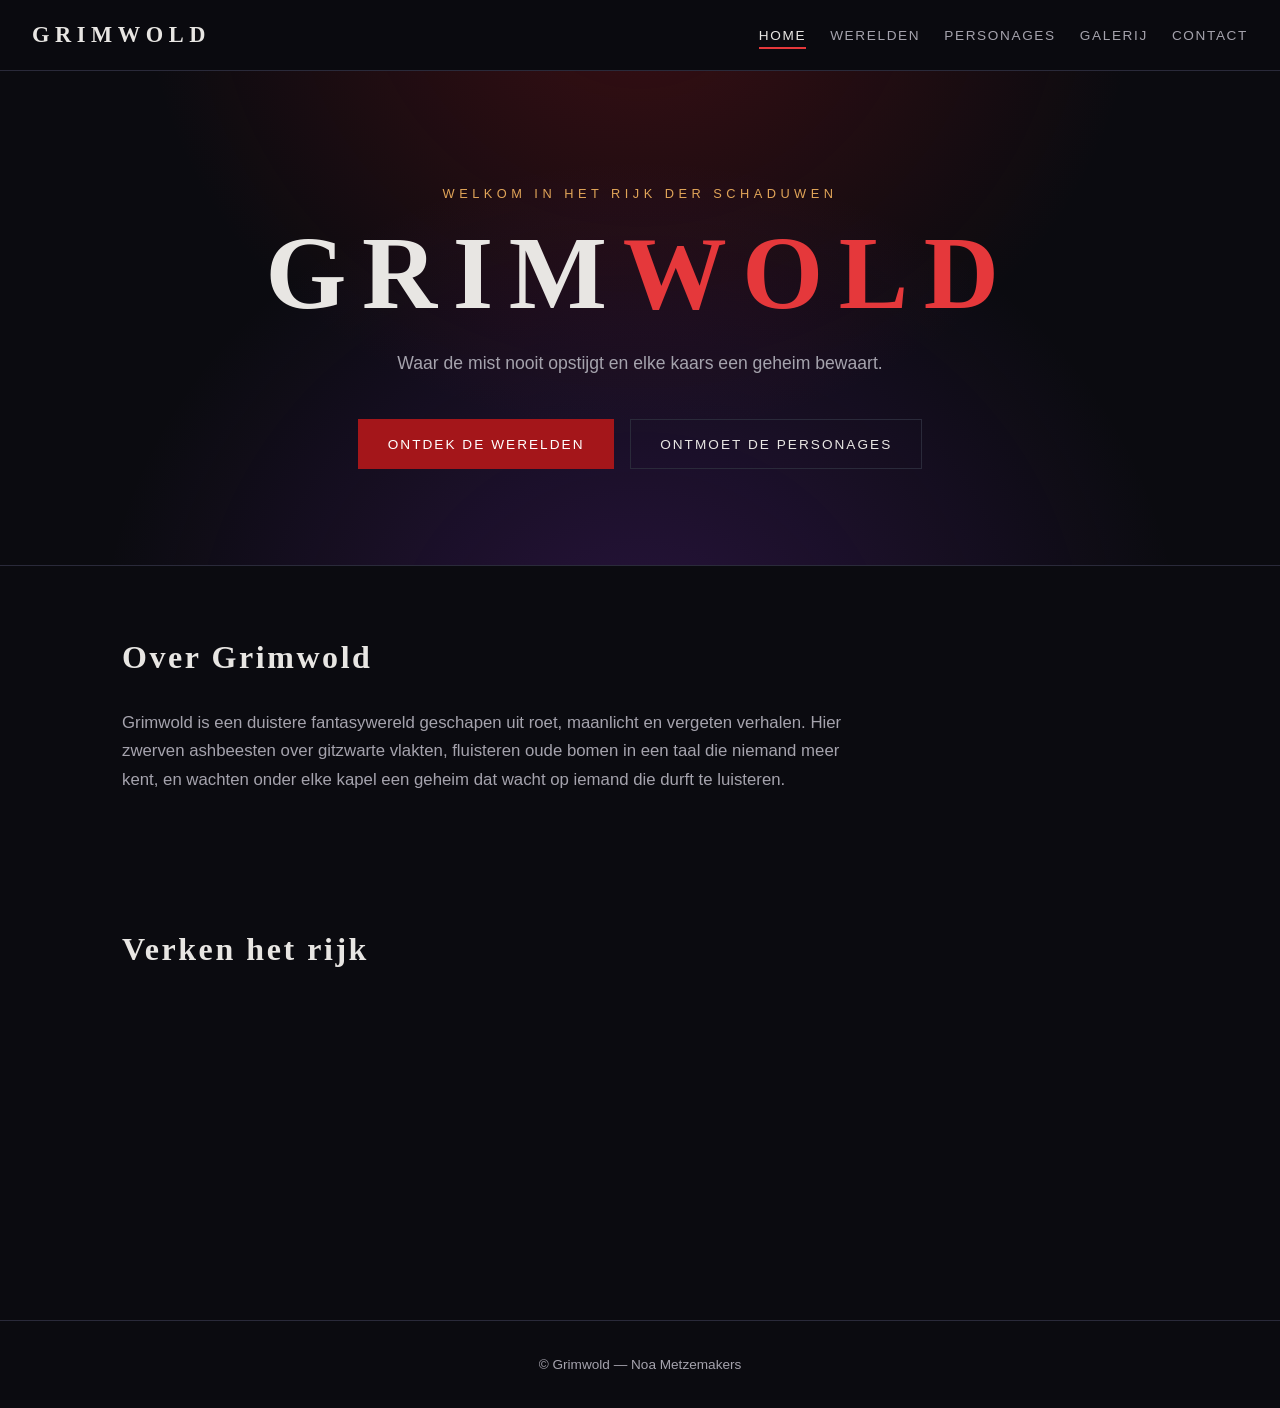
==== index.html @ 947fe721 "Voeg duistere-fantasy site Grimwold toe: index.html" ====
<!DOCTYPE html>
<html lang="nl">
<head>
    <meta charset="UTF-8">
    <meta name="viewport" content="width=device-width, initial-scale=1.0">
    <meta name="description" content="Grimwold — een duistere fantasywereld vol schaduwen, oude magie en vergeten legendes.">
    <title>Grimwold — Duistere Fantasy</title>
    <link rel="stylesheet" href="css/style.css">
</head>
<body>
    <header class="site-header">
        <a class="logo" href="index.html">GRIMWOLD</a>
        <button class="nav-toggle" id="nav-toggle" aria-label="Menu openen" aria-expanded="false">☰</button>
        <nav class="site-nav" id="site-nav">
            <ul>
                <li><a href="index.html" class="actief">Home</a></li>
                <li><a href="werelden.html">Werelden</a></li>
                <li><a href="personages.html">Personages</a></li>
                <li><a href="galerij.html">Galerij</a></li>
                <li><a href="contact.html">Contact</a></li>
            </ul>
        </nav>
    </header>

    <main>
        <section class="hero">
            <p class="hero-kicker">Welkom in het rijk der schaduwen</p>
            <h1>GRIM<span>WOLD</span></h1>
            <p class="hero-tag">Waar de mist nooit opstijgt en elke kaars een geheim bewaart.</p>
            <div class="hero-knoppen">
                <a class="knop knop-primair" href="werelden.html">Ontdek de werelden</a>
                <a class="knop knop-secundair" href="personages.html">Ontmoet de personages</a>
            </div>
        </section>

        <section class="sectie">
            <h2>Over Grimwold</h2>
            <p class="intro">
                Grimwold is een duistere fantasywereld geschapen uit roet, maanlicht en vergeten verhalen.
                Hier zwerven ashbeesten over gitzwarte vlakten, fluisteren oude bomen in een taal die niemand meer kent,
                en wachten onder elke kapel een geheim dat wacht op iemand die durft te luisteren.
            </p>
        </section>

        <section class="sectie kaarten-sectie">
            <h2>Verken het rijk</h2>
            <div class="kaarten">
                <article class="kaart reveal">
                    <h3>De Werelden</h3>
                    <p>Drie landschappen, drie noodlotsgeschiedenissen. Van de asgrauwe vlakten tot het verzonken rijk onder de golven.</p>
                    <a class="kaart-link" href="werelden.html">Lees verder →</a>
                </article>
                <article class="kaart reveal">
                    <h3>De Personages</h3>
                    <p>Vier figuren wier namen in het donker worden uitgesproken: de Ashzwerver, de Hollow King en zij die hen achtervolgen.</p>
                    <a class="kaart-link" href="personages.html">Lees verder →</a>
                </article>
                <article class="kaart reveal">
                    <h3>De Galerij</h3>
                    <p>Beelden uit de schemering: wouden, ruïnes en het licht dat erdoorheen breekt.</p>
                    <a class="kaart-link" href="galerij.html">Lees verder →</a>
                </article>
            </div>
        </section>
    </main>

    <footer class="site-footer">
        <p>© <span id="jaar"></span> Grimwold — Noa Metzemakers</p>
    </footer>

    <script src="js/script.js"></script>
</body>
</html>
---- css/style.css ----
:root {
    --achtergrond: #0b0b10;
    --paneel: #14141d;
    --paneel-2: #1b1b28;
    --tekst: #e8e6e3;
    --tekst-zwak: #a5a3ad;
    --accent: #a4161a;
    --accent-helder: #e5383b;
    --paars: #7b2cbf;
    --goud: #e0a458;
    --lijn: #2a2a3a;
    --font-kop: 'Cinzel', Georgia, 'Times New Roman', serif;
    --font-tekst: 'Segoe UI', Verdana, Arial, sans-serif;
}

* {
    margin: 0;
    padding: 0;
    box-sizing: border-box;
}

html {
    scroll-behavior: smooth;
}

body {
    background: var(--achtergrond);
    color: var(--tekst);
    font-family: var(--font-tekst);
    line-height: 1.7;
    min-height: 100vh;
    display: flex;
    flex-direction: column;
}

main {
    flex: 1;
    width: 100%;
}

a {
    color: var(--accent-helder);
}

.site-header {
    position: sticky;
    top: 0;
    z-index: 100;
    display: flex;
    align-items: center;
    justify-content: space-between;
    padding: 1rem 2rem;
    background: rgba(11, 11, 16, 0.92);
    border-bottom: 1px solid var(--lijn);
    backdrop-filter: blur(6px);
}

.logo {
    font-family: var(--font-kop);
    font-size: 1.4rem;
    font-weight: 700;
    letter-spacing: 0.25em;
    color: var(--tekst);
    text-decoration: none;
}

.logo:hover {
    color: var(--accent-helder);
}

.site-nav ul {
    display: flex;
    gap: 1.5rem;
    list-style: none;
}

.site-nav a {
    color: var(--tekst-zwak);
    text-decoration: none;
    font-size: 0.85rem;
    letter-spacing: 0.12em;
    text-transform: uppercase;
    padding-bottom: 0.25rem;
    border-bottom: 2px solid transparent;
    transition: color 0.2s, border-color 0.2s;
}

.site-nav a:hover,
.site-nav a.actief {
    color: var(--tekst);
    border-bottom-color: var(--accent-helder);
}

.nav-toggle {
    display: none;
    background: none;
    border: 1px solid var(--lijn);
    color: var(--tekst);
    font-size: 1.2rem;
    padding: 0.3rem 0.7rem;
    cursor: pointer;
}

.hero {
    text-align: center;
    padding: 7rem 2rem 6rem;
    background:
        radial-gradient(ellipse at 50% 120%, rgba(123, 44, 191, 0.25), transparent 60%),
        radial-gradient(ellipse at 50% -20%, rgba(164, 22, 26, 0.3), transparent 55%),
        var(--achtergrond);
    border-bottom: 1px solid var(--lijn);
}

.hero-kicker {
    color: var(--goud);
    letter-spacing: 0.35em;
    text-transform: uppercase;
    font-size: 0.8rem;
    margin-bottom: 1rem;
}

.hero h1 {
    font-family: var(--font-kop);
    font-size: clamp(3rem, 10vw, 6.5rem);
    letter-spacing: 0.15em;
    line-height: 1;
}

.hero h1 span {
    color: var(--accent-helder);
}

.hero-tag {
    color: var(--tekst-zwak);
    font-size: 1.1rem;
    max-width: 560px;
    margin: 1.5rem auto 2.5rem;
}

.hero-knoppen {
    display: flex;
    gap: 1rem;
    justify-content: center;
    flex-wrap: wrap;
}

.knop {
    display: inline-block;
    padding: 0.8rem 1.8rem;
    text-decoration: none;
    font-size: 0.85rem;
    letter-spacing: 0.15em;
    text-transform: uppercase;
    border: 1px solid var(--accent);
    transition: background 0.2s, color 0.2s, border-color 0.2s;
    cursor: pointer;
}

.knop-primair {
    background: var(--accent);
    color: #fff;
}

.knop-primair:hover {
    background: var(--accent-helder);
    border-color: var(--accent-helder);
}

.knop-secundair {
    background: transparent;
    color: var(--tekst);
    border-color: var(--lijn);
}

.knop-secundair:hover {
    border-color: var(--accent-helder);
    color: var(--accent-helder);
}

.pagina-hero {
    text-align: center;
    padding: 5rem 2rem 3.5rem;
    background:
        radial-gradient(ellipse at 50% -30%, rgba(164, 22, 26, 0.25), transparent 60%),
        var(--achtergrond);
    border-bottom: 1px solid var(--lijn);
}

.pagina-hero h1 {
    font-family: var(--font-kop);
    font-size: clamp(2.2rem, 6vw, 4rem);
    letter-spacing: 0.1em;
}

.pagina-hero .hero-tag {
    margin-bottom: 0;
}

.sectie {
    max-width: 1100px;
    margin: 0 auto;
    padding: 4rem 2rem;
}

.sectie h2 {
    font-family: var(--font-kop);
    font-size: 2rem;
    letter-spacing: 0.08em;
    margin-bottom: 1.5rem;
    color: var(--tekst);
}

.intro {
    color: var(--tekst-zwak);
    font-size: 1.05rem;
    max-width: 720px;
}

.kaarten {
    display: grid;
    grid-template-columns: repeat(3, 1fr);
    gap: 1.5rem;
}

.kaart {
    background: var(--paneel);
    border: 1px solid var(--lijn);
    border-top: 3px solid var(--accent);
    padding: 2rem;
    display: flex;
    flex-direction: column;
    gap: 0.8rem;
    transition: transform 0.2s, border-color 0.2s;
}

.kaart:hover {
    transform: translateY(-4px);
    border-color: var(--accent-helder);
    border-top-color: var(--accent-helder);
}

.kaart h3 {
    font-family: var(--font-kop);
    font-size: 1.3rem;
    color: var(--goud);
}

.kaart p {
    color: var(--tekst-zwak);
    font-size: 0.95rem;
    flex: 1;
}

.kaart-link {
    text-decoration: none;
    font-size: 0.85rem;
    letter-spacing: 0.1em;
    text-transform: uppercase;
}

.wereld-lijst {
    display: flex;
    flex-direction: column;
    gap: 2rem;
}

.wereld {
    background: var(--paneel);
    border: 1px solid var(--lijn);
    padding: 2.5rem;
}

.wereld-kop {
    display: flex;
    align-items: center;
    justify-content: space-between;
    gap: 1rem;
    flex-wrap: wrap;
    margin-bottom: 1rem;
}

.wereld-kop h2 {
    margin-bottom: 0;
    color: var(--accent-helder);
}

.wereld-tag {
    font-size: 0.75rem;
    letter-spacing: 0.2em;
    text-transform: uppercase;
    color: var(--goud);
    border: 1px solid var(--goud);
    padding: 0.25rem 0.8rem;
}

.wereld p {
    color: var(--tekst-zwak);
    max-width: 760px;
}

.wereld-feiten {
    margin-top: 1.2rem;
    list-style: none;
    display: flex;
    flex-wrap: wrap;
    gap: 0.6rem;
}

.wereld-feiten li {
    background: var(--paneel-2);
    border: 1px solid var(--lijn);
    padding: 0.4rem 0.9rem;
    font-size: 0.8rem;
    color: var(--tekst-zwak);
}

.personage-grid {
    display: grid;
    grid-template-columns: repeat(2, 1fr);
    gap: 1.5rem;
}

.personage {
    background: var(--paneel);
    border: 1px solid var(--lijn);
    padding: 2rem;
    text-align: center;
    transition: border-color 0.2s, transform 0.2s;
}

.personage:hover {
    border-color: var(--paars);
    transform: translateY(-4px);
}

.personage-avatar {
    width: 84px;
    height: 84px;
    margin: 0 auto 1.2rem;
    display: flex;
    align-items: center;
    justify-content: center;
    font-family: var(--font-kop);
    font-size: 2rem;
    color: #fff;
    border-radius: 50%;
    border: 2px solid var(--accent-helder);
}

.avatar-morwen { background: linear-gradient(135deg, #a4161a, #3a0d0f); }
.avatar-krazul { background: linear-gradient(135deg, #7b2cbf, #2a1245); }
.avatar-elara { background: linear-gradient(135deg, #1d3557, #0b1d33); }
.avatar-hollow { background: linear-gradient(135deg, #212529, #000); }

.personage h2 {
    font-size: 1.4rem;
    margin-bottom: 0.3rem;
}

.personage-rol {
    color: var(--goud);
    font-size: 0.8rem;
    letter-spacing: 0.2em;
    text-transform: uppercase;
    margin-bottom: 1rem;
}

.personage p:last-child {
    color: var(--tekst-zwak);
    font-size: 0.95rem;
}

.galerij-grid {
    display: grid;
    grid-template-columns: repeat(3, 1fr);
    grid-auto-rows: 220px;
    gap: 1rem;
}

.galerij-item {
    position: relative;
    overflow: hidden;
    border: 1px solid var(--lijn);
    display: flex;
    align-items: flex-end;
}

.galerij-item figcaption {
    position: relative;
    z-index: 1;
    width: 100%;
    padding: 0.8rem 1rem;
    font-size: 0.8rem;
    letter-spacing: 0.08em;
    color: var(--tekst);
    background: linear-gradient(to top, rgba(0, 0, 0, 0.85), transparent);
}

.art-1 { background: linear-gradient(160deg, #3a0d0f 0%, #0b0b10 70%), radial-gradient(circle at 70% 30%, rgba(229, 56, 59, 0.5), transparent 45%); }
.art-2 { background: linear-gradient(200deg, #1d3557 0%, #0b0b10 65%), radial-gradient(circle at 30% 40%, rgba(123, 44, 191, 0.45), transparent 50%); }
.art-3 { background: linear-gradient(180deg, #7b2cbf 0%, #a4161a 45%, #0b0b10 90%); }
.art-4 { background: linear-gradient(180deg, #0b1d33 0%, #14141d 60%), radial-gradient(circle at 50% 80%, rgba(29, 53, 87, 0.9), transparent 55%); }
.art-5 { background: radial-gradient(circle at 50% 35%, rgba(224, 164, 88, 0.55), transparent 40%), linear-gradient(160deg, #212529, #000); }
.art-6 { background: linear-gradient(140deg, #14342b 0%, #0b0b10 70%), radial-gradient(circle at 65% 35%, rgba(224, 164, 88, 0.35), transparent 45%); }

.contact-sectie {
    display: grid;
    grid-template-columns: 1.4fr 1fr;
    gap: 3rem;
    align-items: start;
}

.contact-formulier {
    display: flex;
    flex-direction: column;
    gap: 0.6rem;
    background: var(--paneel);
    border: 1px solid var(--lijn);
    padding: 2.5rem;
}

.contact-formulier label {
    font-size: 0.8rem;
    letter-spacing: 0.15em;
    text-transform: uppercase;
    color: var(--tekst-zwak);
    margin-top: 0.6rem;
}

.contact-formulier input,
.contact-formulier textarea {
    background: var(--paneel-2);
    border: 1px solid var(--lijn);
    color: var(--tekst);
    padding: 0.8rem 1rem;
    font-family: var(--font-tekst);
    font-size: 0.95rem;
    width: 100%;
}

.contact-formulier input:focus,
.contact-formulier textarea:focus {
    outline: none;
    border-color: var(--accent-helder);
}

.contact-formulier .knop {
    margin-top: 1.2rem;
    align-self: flex-start;
}

.formulier-melding {
    color: var(--goud);
    font-size: 0.9rem;
}

.contact-info {
    background: var(--paneel);
    border: 1px solid var(--lijn);
    border-left: 3px solid var(--paars);
    padding: 2rem;
}

.contact-info h2 {
    font-size: 1.3rem;
    margin-bottom: 1rem;
}

.contact-info p {
    color: var(--tekst-zwak);
    font-size: 0.95rem;
    margin-bottom: 1rem;
}

.site-footer {
    text-align: center;
    padding: 2rem;
    border-top: 1px solid var(--lijn);
    color: var(--tekst-zwak);
    font-size: 0.85rem;
}

.reveal {
    opacity: 0;
    transform: translateY(24px);
    transition: opacity 0.6s ease, transform 0.6s ease;
}

.reveal.zichtbaar {
    opacity: 1;
    transform: translateY(0);
}

@media (max-width: 900px) {
    .kaarten,
    .galerij-grid {
        grid-template-columns: repeat(2, 1fr);
    }

    .personage-grid,
    .contact-sectie {
        grid-template-columns: 1fr;
    }
}

@media (max-width: 640px) {
    .site-header {
        flex-wrap: wrap;
    }

    .nav-toggle {
        display: block;
    }

    .site-nav {
        display: none;
        width: 100%;
        margin-top: 0.8rem;
    }

    .site-nav.open {
        display: block;
    }

    .site-nav ul {
        flex-direction: column;
        gap: 0.8rem;
    }

    .kaarten,
    .galerij-grid {
        grid-template-columns: 1fr;
    }

    .hero {
        padding: 4.5rem 1.5rem 4rem;
    }

    .sectie {
        padding: 3rem 1.5rem;
    }
}
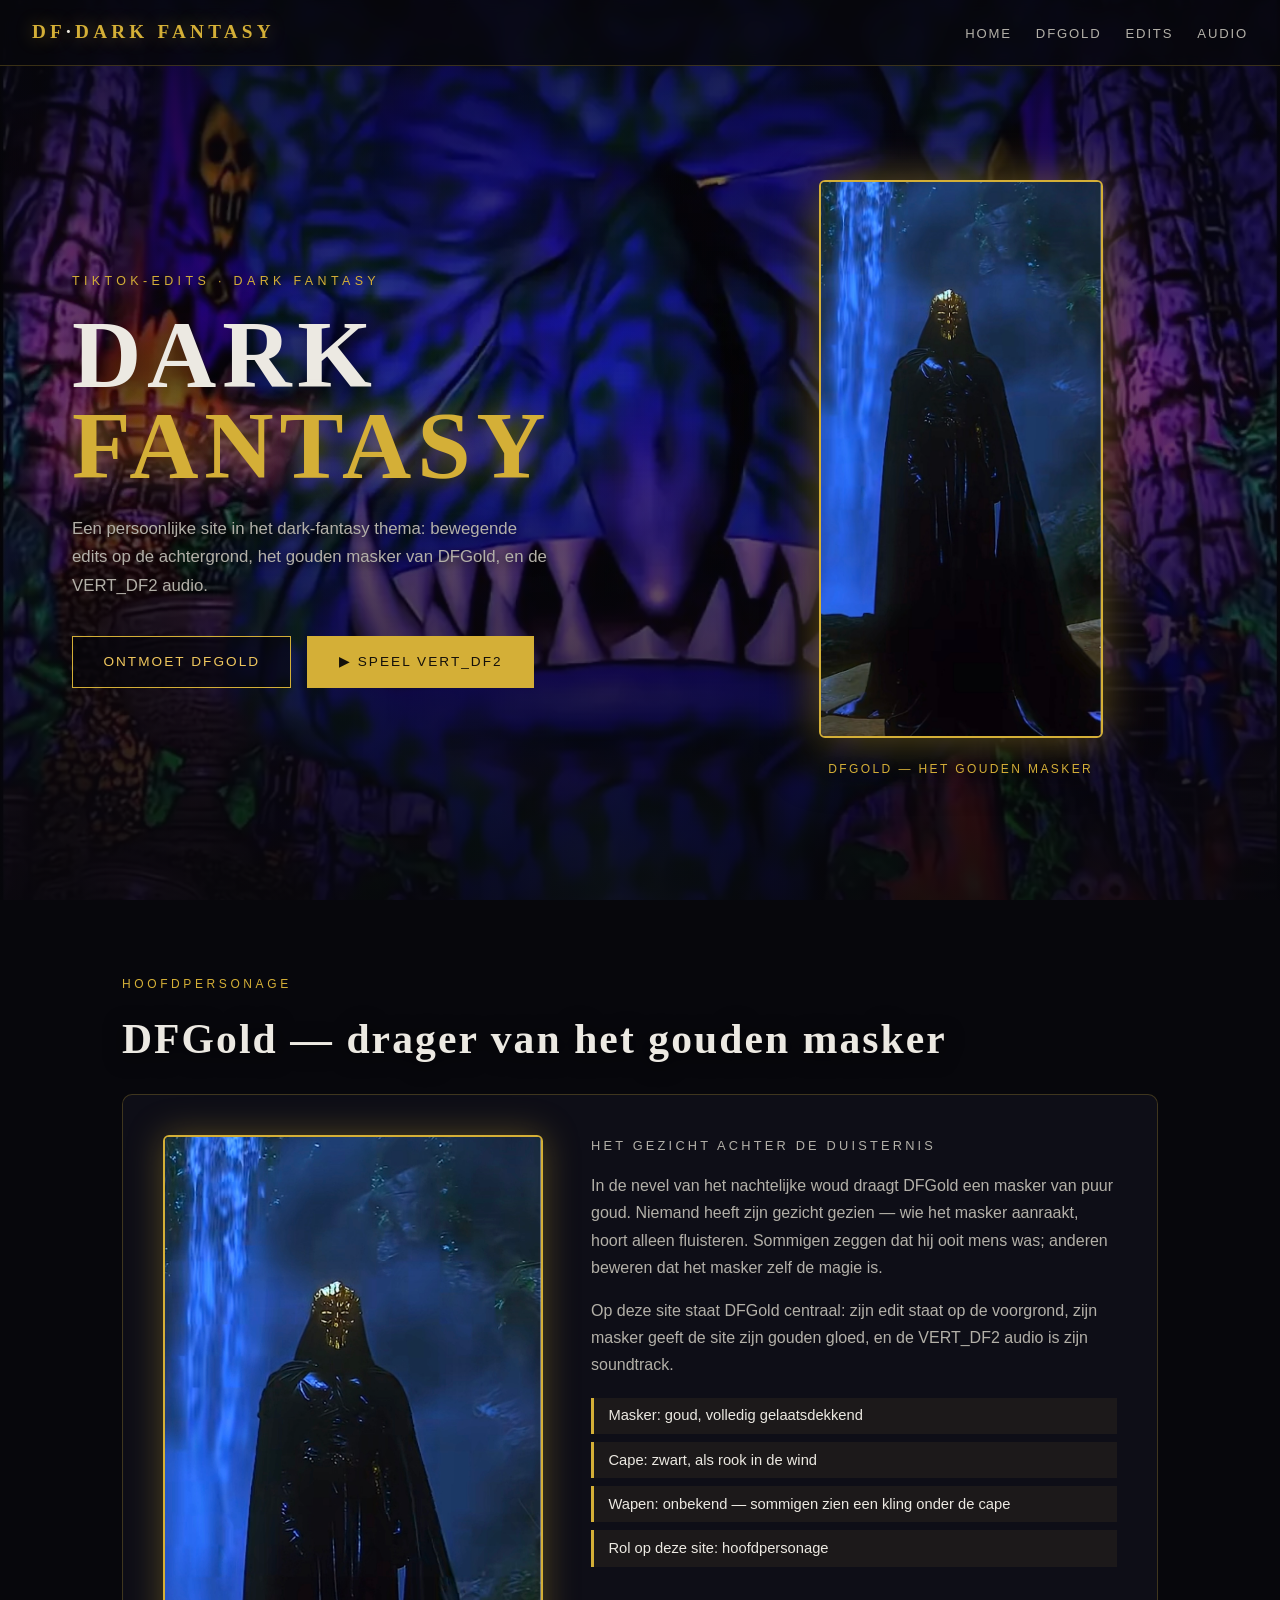
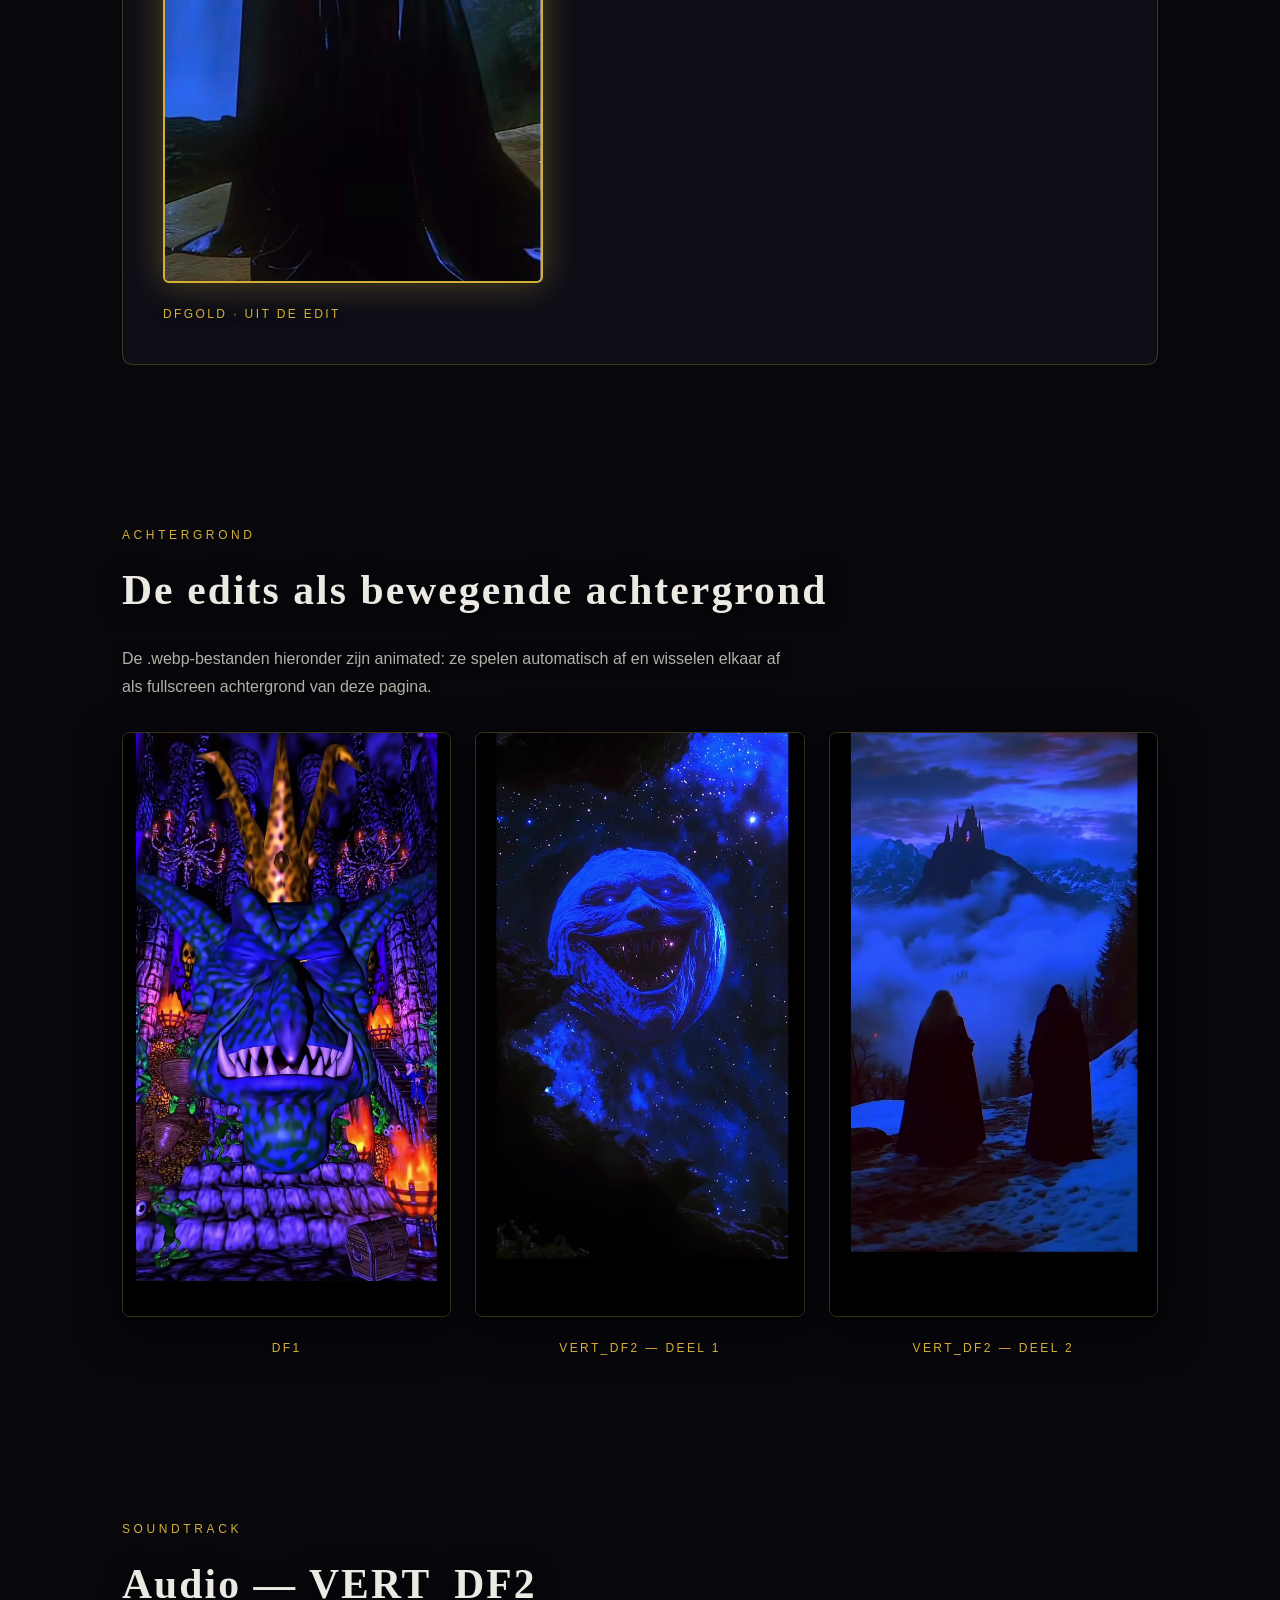
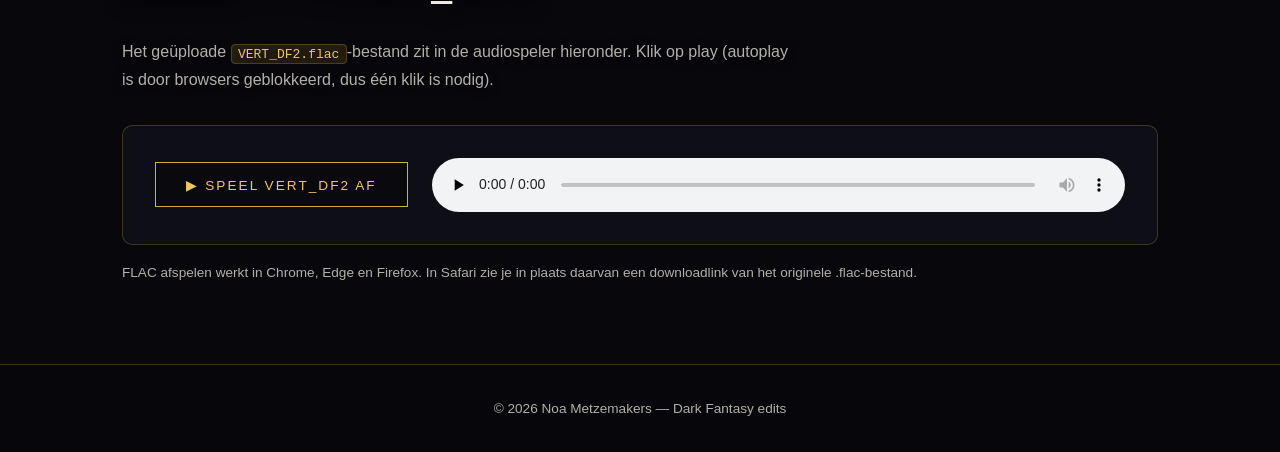
==== commit d4310b57: "Bouw dark-fantasy site volgens originele prompt - Animated .webp achtergronden (DF1, VERT_DF2-1, VER" ====
--- a/index.html
+++ b/index.html
@@ -3,69 +3,128 @@
 <head>
     <meta charset="UTF-8">
     <meta name="viewport" content="width=device-width, initial-scale=1.0">
-    <meta name="description" content="Grimwold — een duistere fantasywereld vol schaduwen, oude magie en vergeten legendes.">
-    <title>Grimwold — Duistere Fantasy</title>
+    <meta name="description" content="Persoonlijke dark-fantasy site: TikTok-edits met geanimeerde .webp achtergronden, hoofdpersonage DFGold en de VERT_DF2 audio.">
+    <title>DF — Dark Fantasy | DFGold &amp; VERT_DF2</title>
     <link rel="stylesheet" href="css/style.css">
 </head>
 <body>
+    <div class="achtergrond" aria-hidden="true">
+        <div class="achtergrond-laag actief"><img src="assets/bg/DF1.webp" alt=""></div>
+        <div class="achtergrond-laag"><img src="assets/bg/VERT_DF2-1.webp" alt=""></div>
+        <div class="achtergrond-laag"><img src="assets/bg/VERT_DF2-2.webp" alt=""></div>
+        <div class="achtergrond-overlay"></div>
+    </div>
+
     <header class="site-header">
-        <a class="logo" href="index.html">GRIMWOLD</a>
+        <a class="logo" href="index.html">DF<span>·</span>DARK&nbsp;FANTASY</a>
         <button class="nav-toggle" id="nav-toggle" aria-label="Menu openen" aria-expanded="false">☰</button>
         <nav class="site-nav" id="site-nav">
             <ul>
-                <li><a href="index.html" class="actief">Home</a></li>
-                <li><a href="werelden.html">Werelden</a></li>
-                <li><a href="personages.html">Personages</a></li>
-                <li><a href="galerij.html">Galerij</a></li>
-                <li><a href="contact.html">Contact</a></li>
+                <li><a href="#home">Home</a></li>
+                <li><a href="#dfgold">DFGold</a></li>
+                <li><a href="#edits">Edits</a></li>
+                <li><a href="#audio">Audio</a></li>
             </ul>
         </nav>
     </header>
 
     <main>
-        <section class="hero">
-            <p class="hero-kicker">Welkom in het rijk der schaduwen</p>
-            <h1>GRIM<span>WOLD</span></h1>
-            <p class="hero-tag">Waar de mist nooit opstijgt en elke kaars een geheim bewaart.</p>
-            <div class="hero-knoppen">
-                <a class="knop knop-primair" href="werelden.html">Ontdek de werelden</a>
-                <a class="knop knop-secundair" href="personages.html">Ontmoet de personages</a>
+        <section class="hero" id="home">
+            <div class="hero-tekst">
+                <p class="hero-kicker">TikTok-edits · dark fantasy</p>
+                <h1>DARK<br><span>FANTASY</span></h1>
+                <p class="hero-tag">
+                    Een persoonlijke site in het dark-fantasy thema: bewegende edits op de achtergrond,
+                    het gouden masker van DFGold, en de VERT_DF2 audio.
+                </p>
+                <div class="hero-knoppen">
+                    <a class="knop knop-primair" href="#dfgold">Ontmoet DFGold</a>
+                    <a class="knop knop-goud" href="#audio">▶ Speel VERT_DF2</a>
+                </div>
+            </div>
+            <figure class="hero-foto">
+                <img src="assets/img/DFGold.jpg" alt="DFGold — personage in een donkere cape met een gouden masker">
+                <figcaption>DFGold — het gouden masker</figcaption>
+            </figure>
+        </section>
+
+        <section class="sectie" id="dfgold">
+            <p class="sectie-kicker">Hoofdpersonage</p>
+            <h2>DFGold — drager van het gouden masker</h2>
+            <div class="dfgold-grid">
+                <figure class="dfgold-foto reveal">
+                    <img src="assets/img/DFGold.jpg" alt="DFGold met gouden masker, screenshot">
+                    <figcaption>DFGold · uit de edit</figcaption>
+                </figure>
+                <div class="dfgold-tekst reveal">
+                    <p class="dfgold-rol">Het gezicht achter de duisternis</p>
+                    <p>
+                        In de nevel van het nachtelijke woud draagt DFGold een masker van puur goud.
+                        Niemand heeft zijn gezicht gezien — wie het masker aanraakt, hoort alleen
+                        fluisteren. Sommigen zeggen dat hij ooit mens was; anderen beweren dat het
+                        masker zelf de magie is.
+                    </p>
+                    <p>
+                        Op deze site staat DFGold centraal: zijn edit staat op de voorgrond, zijn
+                        masker geeft de site zijn gouden gloed, en de VERT_DF2 audio is zijn soundtrack.
+                    </p>
+                    <ul class="dfgold-feiten">
+                        <li>Masker: goud, volledig gelaatsdekkend</li>
+                        <li>Cape: zwart, als rook in de wind</li>
+                        <li>Wapen: onbekend — sommigen zien een kling onder de cape</li>
+                        <li>Rol op deze site: hoofdpersonage</li>
+                    </ul>
+                </div>
             </div>
         </section>
 
-        <section class="sectie">
-            <h2>Over Grimwold</h2>
-            <p class="intro">
-                Grimwold is een duistere fantasywereld geschapen uit roet, maanlicht en vergeten verhalen.
-                Hier zwerven ashbeesten over gitzwarte vlakten, fluisteren oude bomen in een taal die niemand meer kent,
-                en wachten onder elke kapel een geheim dat wacht op iemand die durft te luisteren.
+        <section class="sectie" id="edits">
+            <p class="sectie-kicker">Achtergrond</p>
+            <h2>De edits als bewegende achtergrond</h2>
+            <p class="sectie-intro">
+                De .webp-bestanden hieronder zijn animated: ze spelen automatisch af en wisselen
+                elkaar af als fullscreen achtergrond van deze pagina.
             </p>
+            <div class="edits-grid">
+                <figure class="edit-kaart reveal">
+                    <img src="assets/bg/DF1.webp" alt="Animated webp edit DF1">
+                    <figcaption>DF1</figcaption>
+                </figure>
+                <figure class="edit-kaart reveal">
+                    <img src="assets/bg/VERT_DF2-1.webp" alt="Animated webp edit VERT_DF2 deel 1">
+                    <figcaption>VERT_DF2 — deel 1</figcaption>
+                </figure>
+                <figure class="edit-kaart reveal">
+                    <img src="assets/bg/VERT_DF2-2.webp" alt="Animated webp edit VERT_DF2 deel 2">
+                    <figcaption>VERT_DF2 — deel 2</figcaption>
+                </figure>
+            </div>
         </section>
 
-        <section class="sectie kaarten-sectie">
-            <h2>Verken het rijk</h2>
-            <div class="kaarten">
-                <article class="kaart reveal">
-                    <h3>De Werelden</h3>
-                    <p>Drie landschappen, drie noodlotsgeschiedenissen. Van de asgrauwe vlakten tot het verzonken rijk onder de golven.</p>
-                    <a class="kaart-link" href="werelden.html">Lees verder →</a>
-                </article>
-                <article class="kaart reveal">
-                    <h3>De Personages</h3>
-                    <p>Vier figuren wier namen in het donker worden uitgesproken: de Ashzwerver, de Hollow King en zij die hen achtervolgen.</p>
-                    <a class="kaart-link" href="personages.html">Lees verder →</a>
-                </article>
-                <article class="kaart reveal">
-                    <h3>De Galerij</h3>
-                    <p>Beelden uit de schemering: wouden, ruïnes en het licht dat erdoorheen breekt.</p>
-                    <a class="kaart-link" href="galerij.html">Lees verder →</a>
-                </article>
+        <section class="sectie" id="audio">
+            <p class="sectie-kicker">Soundtrack</p>
+            <h2>Audio — VERT_DF2</h2>
+            <p class="sectie-intro">
+                Het geüploade <code>VERT_DF2.flac</code>-bestand zit in de audiospeler hieronder.
+                Klik op play (autoplay is door browsers geblokkeerd, dus één klik is nodig).
+            </p>
+            <div class="audio-speler reveal">
+                <button id="audio-knop" class="knop knop-primair" type="button">▶ Speel VERT_DF2 af</button>
+                <audio id="audio" controls preload="none">
+                    <source src="assets/audio/VERT_DF2.flac" type="audio/flac">
+                    Je browser kan FLAC niet afspelen.
+                    <a href="assets/audio/VERT_DF2.flac" download>Download VERT_DF2.flac</a>
+                </audio>
             </div>
+            <p class="audio-nb">
+                FLAC afspelen werkt in Chrome, Edge en Firefox. In Safari zie je in plaats daarvan
+                een downloadlink van het originele .flac-bestand.
+            </p>
         </section>
     </main>
 
     <footer class="site-footer">
-        <p>© <span id="jaar"></span> Grimwold — Noa Metzemakers</p>
+        <p>© <span id="jaar"></span> Noa Metzemakers — Dark Fantasy edits</p>
     </footer>
 
     <script src="js/script.js"></script>
--- a/css/style.css
+++ b/css/style.css
@@ -1,15 +1,12 @@
 :root {
-    --achtergrond: #0b0b10;
-    --paneel: #14141d;
-    --paneel-2: #1b1b28;
-    --tekst: #e8e6e3;
-    --tekst-zwak: #a5a3ad;
-    --accent: #a4161a;
-    --accent-helder: #e5383b;
-    --paars: #7b2cbf;
-    --goud: #e0a458;
-    --lijn: #2a2a3a;
-    --font-kop: 'Cinzel', Georgia, 'Times New Roman', serif;
+    --achtergrond: #07070c;
+    --paneel: rgba(16, 16, 26, 0.82);
+    --tekst: #ece9e2;
+    --tekst-zwak: #b3b0a8;
+    --goud: #d4af37;
+    --goud-helder: #f0c75e;
+    --lijn: rgba(212, 175, 55, 0.25);
+    --font-kop: Georgia, 'Times New Roman', serif;
     --font-tekst: 'Segoe UI', Verdana, Arial, sans-serif;
 }
 
@@ -29,17 +26,54 @@
     font-family: var(--font-tekst);
     line-height: 1.7;
     min-height: 100vh;
-    display: flex;
-    flex-direction: column;
-}
-
-main {
-    flex: 1;
+    overflow-x: hidden;
+}
+
+a {
+    color: var(--goud-helder);
+}
+
+.achtergrond {
+    position: fixed;
+    inset: 0;
+    z-index: -2;
+    overflow: hidden;
+    background: var(--achtergrond);
+}
+
+.achtergrond-laag {
+    position: absolute;
+    inset: 0;
+    opacity: 0;
+    transition: opacity 1.6s ease;
+}
+
+.achtergrond-laag img {
     width: 100%;
-}
-
-a {
-    color: var(--accent-helder);
+    height: 100%;
+    object-fit: cover;
+    transform: scale(1.08);
+}
+
+.achtergrond-laag.actief {
+    opacity: 1;
+}
+
+.achtergrond-laag.actief img {
+    animation: zoomlang 9s ease-in-out infinite alternate;
+}
+
+@keyframes zoomlang {
+    from { transform: scale(1.08); }
+    to   { transform: scale(1.18); }
+}
+
+.achtergrond-overlay {
+    position: absolute;
+    inset: 0;
+    background:
+        linear-gradient(to bottom, rgba(7, 7, 12, 0.72) 0%, rgba(7, 7, 12, 0.35) 40%, rgba(7, 7, 12, 0.85) 100%),
+        radial-gradient(ellipse at 50% 30%, transparent 0%, rgba(7, 7, 12, 0.55) 100%);
 }
 
 .site-header {
@@ -50,22 +84,23 @@
     align-items: center;
     justify-content: space-between;
     padding: 1rem 2rem;
-    background: rgba(11, 11, 16, 0.92);
+    background: rgba(7, 7, 12, 0.78);
     border-bottom: 1px solid var(--lijn);
-    backdrop-filter: blur(6px);
+    backdrop-filter: blur(8px);
 }
 
 .logo {
     font-family: var(--font-kop);
-    font-size: 1.4rem;
+    font-size: 1.2rem;
     font-weight: 700;
-    letter-spacing: 0.25em;
+    letter-spacing: 0.22em;
+    color: var(--goud);
+    text-decoration: none;
+    text-shadow: 0 0 18px rgba(212, 175, 55, 0.45);
+}
+
+.logo span {
     color: var(--tekst);
-    text-decoration: none;
-}
-
-.logo:hover {
-    color: var(--accent-helder);
 }
 
 .site-nav ul {
@@ -77,18 +112,17 @@
 .site-nav a {
     color: var(--tekst-zwak);
     text-decoration: none;
-    font-size: 0.85rem;
-    letter-spacing: 0.12em;
+    font-size: 0.82rem;
+    letter-spacing: 0.14em;
     text-transform: uppercase;
     padding-bottom: 0.25rem;
     border-bottom: 2px solid transparent;
     transition: color 0.2s, border-color 0.2s;
 }
 
-.site-nav a:hover,
-.site-nav a.actief {
-    color: var(--tekst);
-    border-bottom-color: var(--accent-helder);
+.site-nav a:hover {
+    color: var(--goud-helder);
+    border-bottom-color: var(--goud);
 }
 
 .nav-toggle {
@@ -102,374 +136,238 @@
 }
 
 .hero {
-    text-align: center;
-    padding: 7rem 2rem 6rem;
-    background:
-        radial-gradient(ellipse at 50% 120%, rgba(123, 44, 191, 0.25), transparent 60%),
-        radial-gradient(ellipse at 50% -20%, rgba(164, 22, 26, 0.3), transparent 55%),
-        var(--achtergrond);
-    border-bottom: 1px solid var(--lijn);
+    min-height: calc(100vh - 72px);
+    display: grid;
+    grid-template-columns: 1.2fr 1fr;
+    gap: 3rem;
+    align-items: center;
+    max-width: 1200px;
+    margin: 0 auto;
+    padding: 4rem 2rem;
 }
 
 .hero-kicker {
     color: var(--goud);
     letter-spacing: 0.35em;
     text-transform: uppercase;
-    font-size: 0.8rem;
+    font-size: 0.78rem;
     margin-bottom: 1rem;
 }
 
 .hero h1 {
     font-family: var(--font-kop);
-    font-size: clamp(3rem, 10vw, 6.5rem);
-    letter-spacing: 0.15em;
-    line-height: 1;
+    font-size: clamp(3rem, 9vw, 6rem);
+    line-height: 0.95;
+    letter-spacing: 0.06em;
+    text-shadow: 0 4px 30px rgba(0, 0, 0, 0.8);
 }
 
 .hero h1 span {
-    color: var(--accent-helder);
+    color: var(--goud);
+    text-shadow: 0 0 30px rgba(212, 175, 55, 0.6);
 }
 
 .hero-tag {
     color: var(--tekst-zwak);
-    font-size: 1.1rem;
-    max-width: 560px;
-    margin: 1.5rem auto 2.5rem;
+    font-size: 1.05rem;
+    max-width: 480px;
+    margin: 1.5rem 0 2.2rem;
+    text-shadow: 0 2px 12px rgba(0, 0, 0, 0.9);
 }
 
 .hero-knoppen {
     display: flex;
     gap: 1rem;
-    justify-content: center;
     flex-wrap: wrap;
 }
 
 .knop {
     display: inline-block;
-    padding: 0.8rem 1.8rem;
+    padding: 0.85rem 1.9rem;
     text-decoration: none;
     font-size: 0.85rem;
     letter-spacing: 0.15em;
     text-transform: uppercase;
-    border: 1px solid var(--accent);
-    transition: background 0.2s, color 0.2s, border-color 0.2s;
+    border: 1px solid var(--goud);
     cursor: pointer;
+    transition: background 0.2s, color 0.2s, box-shadow 0.2s;
 }
 
 .knop-primair {
-    background: var(--accent);
-    color: #fff;
+    background: rgba(7, 7, 12, 0.65);
+    color: var(--goud-helder);
 }
 
 .knop-primair:hover {
-    background: var(--accent-helder);
-    border-color: var(--accent-helder);
-}
-
-.knop-secundair {
-    background: transparent;
-    color: var(--tekst);
-    border-color: var(--lijn);
-}
-
-.knop-secundair:hover {
-    border-color: var(--accent-helder);
-    color: var(--accent-helder);
-}
-
-.pagina-hero {
+    background: var(--goud);
+    color: #14100a;
+    box-shadow: 0 0 24px rgba(212, 175, 55, 0.5);
+}
+
+.knop-goud {
+    background: var(--goud);
+    color: #14100a;
+    border-color: var(--goud);
+}
+
+.knop-goud:hover {
+    background: var(--goud-helder);
+    box-shadow: 0 0 24px rgba(240, 199, 94, 0.6);
+}
+
+.hero-foto {
+    justify-self: center;
     text-align: center;
-    padding: 5rem 2rem 3.5rem;
-    background:
-        radial-gradient(ellipse at 50% -30%, rgba(164, 22, 26, 0.25), transparent 60%),
-        var(--achtergrond);
-    border-bottom: 1px solid var(--lijn);
-}
-
-.pagina-hero h1 {
-    font-family: var(--font-kop);
-    font-size: clamp(2.2rem, 6vw, 4rem);
-    letter-spacing: 0.1em;
-}
-
-.pagina-hero .hero-tag {
-    margin-bottom: 0;
+}
+
+.hero-foto img {
+    max-height: 62vh;
+    border: 2px solid var(--goud);
+    border-radius: 6px;
+    box-shadow: 0 0 45px rgba(212, 175, 55, 0.45), 0 18px 50px rgba(0, 0, 0, 0.7);
+}
+
+.hero-foto figcaption,
+.dfgold-foto figcaption,
+.edit-kaart figcaption {
+    margin-top: 0.8rem;
+    font-size: 0.75rem;
+    letter-spacing: 0.2em;
+    text-transform: uppercase;
+    color: var(--goud);
+    text-shadow: 0 2px 8px rgba(0, 0, 0, 0.9);
 }
 
 .sectie {
     max-width: 1100px;
     margin: 0 auto;
-    padding: 4rem 2rem;
+    padding: 5rem 2rem;
+}
+
+.sectie-kicker {
+    color: var(--goud);
+    letter-spacing: 0.3em;
+    text-transform: uppercase;
+    font-size: 0.75rem;
+    margin-bottom: 0.6rem;
 }
 
 .sectie h2 {
     font-family: var(--font-kop);
-    font-size: 2rem;
-    letter-spacing: 0.08em;
-    margin-bottom: 1.5rem;
+    font-size: clamp(1.8rem, 4vw, 2.6rem);
+    letter-spacing: 0.05em;
+    margin-bottom: 1.2rem;
+    text-shadow: 0 3px 20px rgba(0, 0, 0, 0.85);
+}
+
+.sectie-intro {
+    color: var(--tekst-zwak);
+    max-width: 680px;
+    margin-bottom: 2rem;
+    text-shadow: 0 2px 10px rgba(0, 0, 0, 0.9);
+}
+
+.sectie-intro code {
+    background: rgba(212, 175, 55, 0.15);
+    border: 1px solid var(--lijn);
+    padding: 0.1rem 0.4rem;
+    border-radius: 4px;
+    color: var(--goud-helder);
+}
+
+.dfgold-grid {
+    display: grid;
+    grid-template-columns: 380px 1fr;
+    gap: 3rem;
+    align-items: start;
+    background: var(--paneel);
+    border: 1px solid var(--lijn);
+    border-radius: 10px;
+    padding: 2.5rem;
+    backdrop-filter: blur(6px);
+}
+
+.dfgold-foto img {
+    width: 100%;
+    border: 2px solid var(--goud);
+    border-radius: 6px;
+    box-shadow: 0 0 35px rgba(212, 175, 55, 0.35);
+}
+
+.dfgold-rol {
+    color: var(--goud);
+    font-size: 0.8rem;
+    letter-spacing: 0.25em;
+    text-transform: uppercase;
+    margin-bottom: 1rem;
+}
+
+.dfgold-tekst p {
+    color: var(--tekst-zwak);
+    margin-bottom: 1rem;
+}
+
+.dfgold-feiten {
+    margin-top: 1.2rem;
+    list-style: none;
+}
+
+.dfgold-feiten li {
+    border-left: 3px solid var(--goud);
+    padding: 0.35rem 0 0.35rem 0.9rem;
+    margin-bottom: 0.5rem;
     color: var(--tekst);
-}
-
-.intro {
-    color: var(--tekst-zwak);
-    font-size: 1.05rem;
-    max-width: 720px;
-}
-
-.kaarten {
+    font-size: 0.92rem;
+    background: rgba(212, 175, 55, 0.07);
+}
+
+.edits-grid {
     display: grid;
     grid-template-columns: repeat(3, 1fr);
     gap: 1.5rem;
 }
 
-.kaart {
+.edit-kaart {
+    text-align: center;
+}
+
+.edit-kaart img {
+    width: 100%;
+    aspect-ratio: 9 / 16;
+    object-fit: cover;
+    border: 1px solid var(--lijn);
+    border-radius: 8px;
+    box-shadow: 0 12px 40px rgba(0, 0, 0, 0.6);
+    transition: transform 0.25s, box-shadow 0.25s;
+}
+
+.edit-kaart:hover img {
+    transform: translateY(-5px);
+    box-shadow: 0 0 30px rgba(212, 175, 55, 0.35);
+}
+
+.audio-speler {
+    display: flex;
+    align-items: center;
+    gap: 1.5rem;
+    flex-wrap: wrap;
     background: var(--paneel);
     border: 1px solid var(--lijn);
-    border-top: 3px solid var(--accent);
+    border-radius: 10px;
     padding: 2rem;
-    display: flex;
-    flex-direction: column;
-    gap: 0.8rem;
-    transition: transform 0.2s, border-color 0.2s;
-}
-
-.kaart:hover {
-    transform: translateY(-4px);
-    border-color: var(--accent-helder);
-    border-top-color: var(--accent-helder);
-}
-
-.kaart h3 {
-    font-family: var(--font-kop);
-    font-size: 1.3rem;
-    color: var(--goud);
-}
-
-.kaart p {
-    color: var(--tekst-zwak);
-    font-size: 0.95rem;
+    backdrop-filter: blur(6px);
+}
+
+.audio-speler audio {
     flex: 1;
-}
-
-.kaart-link {
-    text-decoration: none;
+    min-width: 260px;
+    accent-color: var(--goud);
+}
+
+.audio-nb {
+    margin-top: 1rem;
+    color: var(--tekst-zwak);
     font-size: 0.85rem;
-    letter-spacing: 0.1em;
-    text-transform: uppercase;
-}
-
-.wereld-lijst {
-    display: flex;
-    flex-direction: column;
-    gap: 2rem;
-}
-
-.wereld {
-    background: var(--paneel);
-    border: 1px solid var(--lijn);
-    padding: 2.5rem;
-}
-
-.wereld-kop {
-    display: flex;
-    align-items: center;
-    justify-content: space-between;
-    gap: 1rem;
-    flex-wrap: wrap;
-    margin-bottom: 1rem;
-}
-
-.wereld-kop h2 {
-    margin-bottom: 0;
-    color: var(--accent-helder);
-}
-
-.wereld-tag {
-    font-size: 0.75rem;
-    letter-spacing: 0.2em;
-    text-transform: uppercase;
-    color: var(--goud);
-    border: 1px solid var(--goud);
-    padding: 0.25rem 0.8rem;
-}
-
-.wereld p {
-    color: var(--tekst-zwak);
-    max-width: 760px;
-}
-
-.wereld-feiten {
-    margin-top: 1.2rem;
-    list-style: none;
-    display: flex;
-    flex-wrap: wrap;
-    gap: 0.6rem;
-}
-
-.wereld-feiten li {
-    background: var(--paneel-2);
-    border: 1px solid var(--lijn);
-    padding: 0.4rem 0.9rem;
-    font-size: 0.8rem;
-    color: var(--tekst-zwak);
-}
-
-.personage-grid {
-    display: grid;
-    grid-template-columns: repeat(2, 1fr);
-    gap: 1.5rem;
-}
-
-.personage {
-    background: var(--paneel);
-    border: 1px solid var(--lijn);
-    padding: 2rem;
-    text-align: center;
-    transition: border-color 0.2s, transform 0.2s;
-}
-
-.personage:hover {
-    border-color: var(--paars);
-    transform: translateY(-4px);
-}
-
-.personage-avatar {
-    width: 84px;
-    height: 84px;
-    margin: 0 auto 1.2rem;
-    display: flex;
-    align-items: center;
-    justify-content: center;
-    font-family: var(--font-kop);
-    font-size: 2rem;
-    color: #fff;
-    border-radius: 50%;
-    border: 2px solid var(--accent-helder);
-}
-
-.avatar-morwen { background: linear-gradient(135deg, #a4161a, #3a0d0f); }
-.avatar-krazul { background: linear-gradient(135deg, #7b2cbf, #2a1245); }
-.avatar-elara { background: linear-gradient(135deg, #1d3557, #0b1d33); }
-.avatar-hollow { background: linear-gradient(135deg, #212529, #000); }
-
-.personage h2 {
-    font-size: 1.4rem;
-    margin-bottom: 0.3rem;
-}
-
-.personage-rol {
-    color: var(--goud);
-    font-size: 0.8rem;
-    letter-spacing: 0.2em;
-    text-transform: uppercase;
-    margin-bottom: 1rem;
-}
-
-.personage p:last-child {
-    color: var(--tekst-zwak);
-    font-size: 0.95rem;
-}
-
-.galerij-grid {
-    display: grid;
-    grid-template-columns: repeat(3, 1fr);
-    grid-auto-rows: 220px;
-    gap: 1rem;
-}
-
-.galerij-item {
-    position: relative;
-    overflow: hidden;
-    border: 1px solid var(--lijn);
-    display: flex;
-    align-items: flex-end;
-}
-
-.galerij-item figcaption {
-    position: relative;
-    z-index: 1;
-    width: 100%;
-    padding: 0.8rem 1rem;
-    font-size: 0.8rem;
-    letter-spacing: 0.08em;
-    color: var(--tekst);
-    background: linear-gradient(to top, rgba(0, 0, 0, 0.85), transparent);
-}
-
-.art-1 { background: linear-gradient(160deg, #3a0d0f 0%, #0b0b10 70%), radial-gradient(circle at 70% 30%, rgba(229, 56, 59, 0.5), transparent 45%); }
-.art-2 { background: linear-gradient(200deg, #1d3557 0%, #0b0b10 65%), radial-gradient(circle at 30% 40%, rgba(123, 44, 191, 0.45), transparent 50%); }
-.art-3 { background: linear-gradient(180deg, #7b2cbf 0%, #a4161a 45%, #0b0b10 90%); }
-.art-4 { background: linear-gradient(180deg, #0b1d33 0%, #14141d 60%), radial-gradient(circle at 50% 80%, rgba(29, 53, 87, 0.9), transparent 55%); }
-.art-5 { background: radial-gradient(circle at 50% 35%, rgba(224, 164, 88, 0.55), transparent 40%), linear-gradient(160deg, #212529, #000); }
-.art-6 { background: linear-gradient(140deg, #14342b 0%, #0b0b10 70%), radial-gradient(circle at 65% 35%, rgba(224, 164, 88, 0.35), transparent 45%); }
-
-.contact-sectie {
-    display: grid;
-    grid-template-columns: 1.4fr 1fr;
-    gap: 3rem;
-    align-items: start;
-}
-
-.contact-formulier {
-    display: flex;
-    flex-direction: column;
-    gap: 0.6rem;
-    background: var(--paneel);
-    border: 1px solid var(--lijn);
-    padding: 2.5rem;
-}
-
-.contact-formulier label {
-    font-size: 0.8rem;
-    letter-spacing: 0.15em;
-    text-transform: uppercase;
-    color: var(--tekst-zwak);
-    margin-top: 0.6rem;
-}
-
-.contact-formulier input,
-.contact-formulier textarea {
-    background: var(--paneel-2);
-    border: 1px solid var(--lijn);
-    color: var(--tekst);
-    padding: 0.8rem 1rem;
-    font-family: var(--font-tekst);
-    font-size: 0.95rem;
-    width: 100%;
-}
-
-.contact-formulier input:focus,
-.contact-formulier textarea:focus {
-    outline: none;
-    border-color: var(--accent-helder);
-}
-
-.contact-formulier .knop {
-    margin-top: 1.2rem;
-    align-self: flex-start;
-}
-
-.formulier-melding {
-    color: var(--goud);
-    font-size: 0.9rem;
-}
-
-.contact-info {
-    background: var(--paneel);
-    border: 1px solid var(--lijn);
-    border-left: 3px solid var(--paars);
-    padding: 2rem;
-}
-
-.contact-info h2 {
-    font-size: 1.3rem;
-    margin-bottom: 1rem;
-}
-
-.contact-info p {
-    color: var(--tekst-zwak);
-    font-size: 0.95rem;
-    margin-bottom: 1rem;
 }
 
 .site-footer {
@@ -478,6 +376,7 @@
     border-top: 1px solid var(--lijn);
     color: var(--tekst-zwak);
     font-size: 0.85rem;
+    background: rgba(7, 7, 12, 0.8);
 }
 
 .reveal {
@@ -492,14 +391,34 @@
 }
 
 @media (max-width: 900px) {
-    .kaarten,
-    .galerij-grid {
-        grid-template-columns: repeat(2, 1fr);
-    }
-
-    .personage-grid,
-    .contact-sectie {
+    .hero {
         grid-template-columns: 1fr;
+        text-align: center;
+        padding-top: 3rem;
+    }
+
+    .hero-tag {
+        margin-left: auto;
+        margin-right: auto;
+    }
+
+    .hero-knoppen {
+        justify-content: center;
+    }
+
+    .dfgold-grid {
+        grid-template-columns: 1fr;
+    }
+
+    .dfgold-foto {
+        max-width: 340px;
+        margin: 0 auto;
+    }
+
+    .edits-grid {
+        grid-template-columns: 1fr;
+        max-width: 340px;
+        margin: 0 auto;
     }
 }
 
@@ -527,16 +446,12 @@
         gap: 0.8rem;
     }
 
-    .kaarten,
-    .galerij-grid {
-        grid-template-columns: 1fr;
-    }
-
-    .hero {
-        padding: 4.5rem 1.5rem 4rem;
-    }
-
     .sectie {
-        padding: 3rem 1.5rem;
-    }
-}
+        padding: 3.5rem 1.5rem;
+    }
+
+    .dfgold-grid,
+    .audio-speler {
+        padding: 1.5rem;
+    }
+}
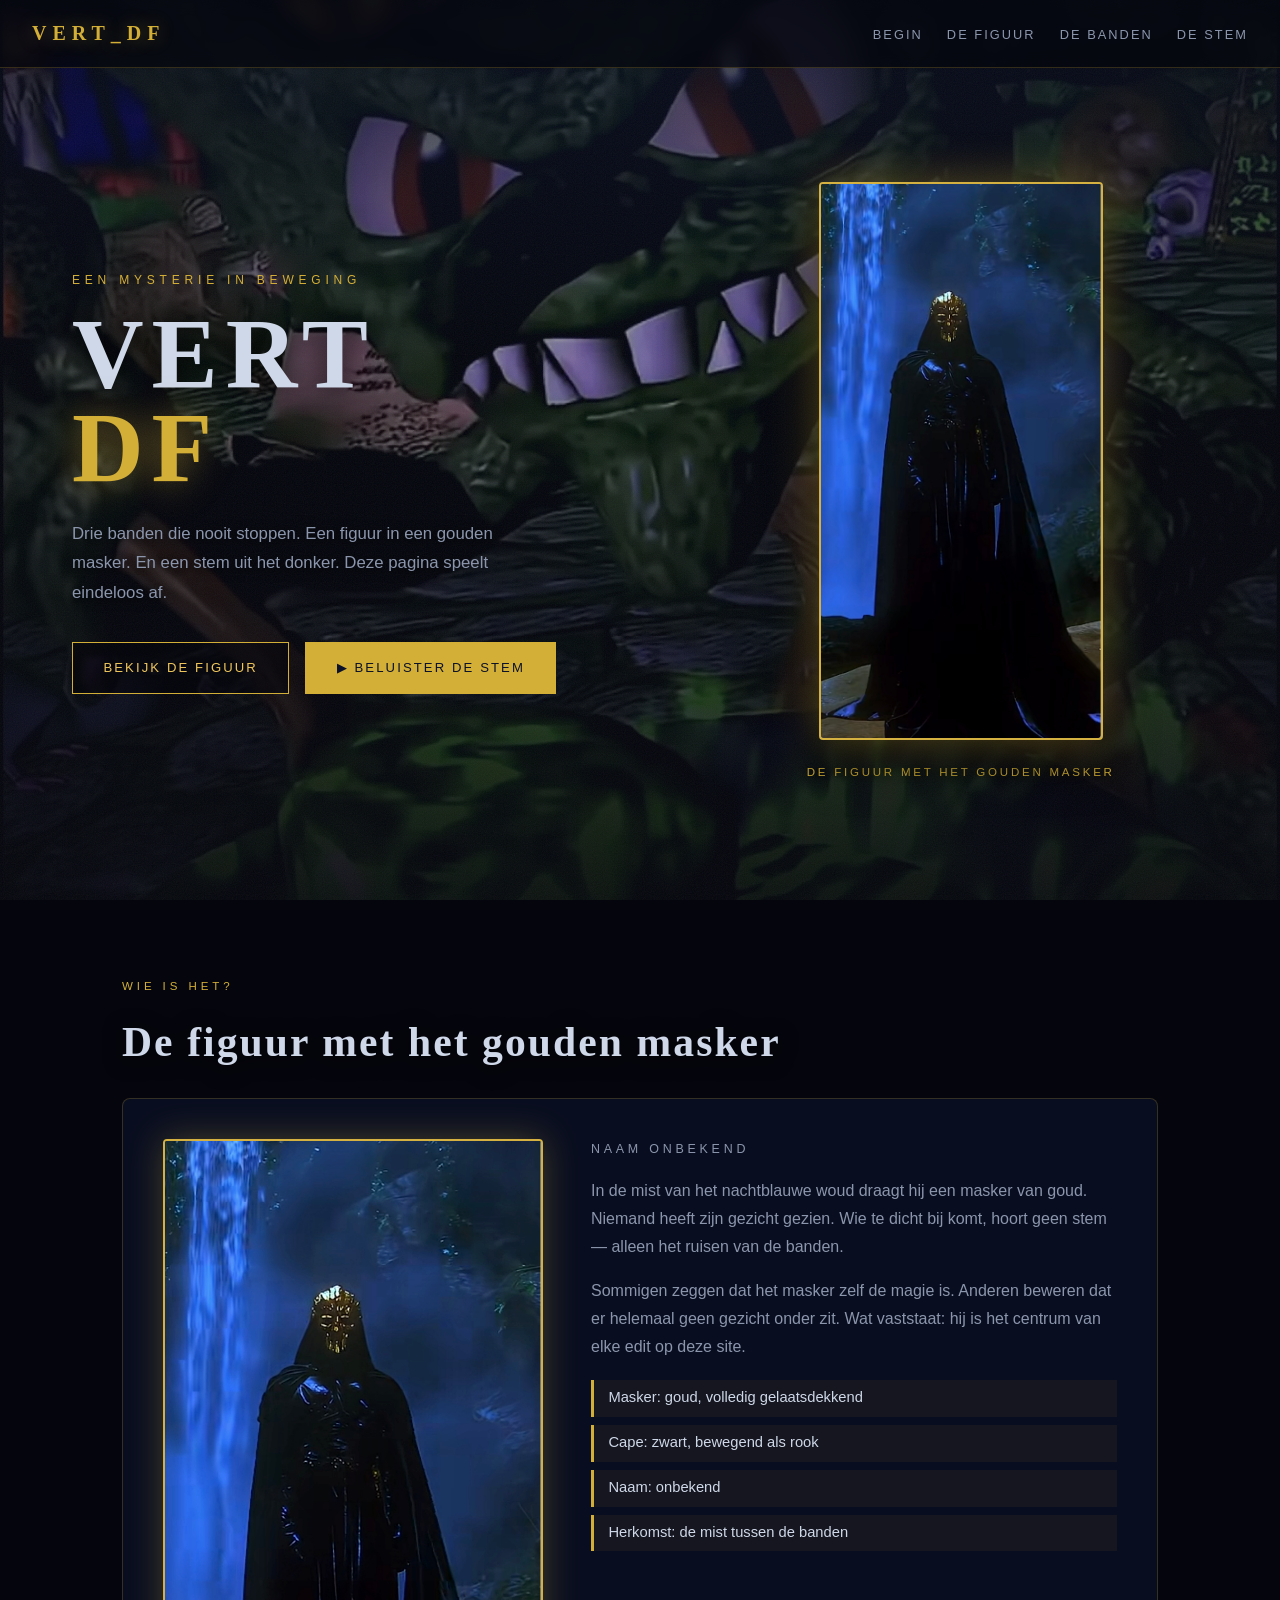
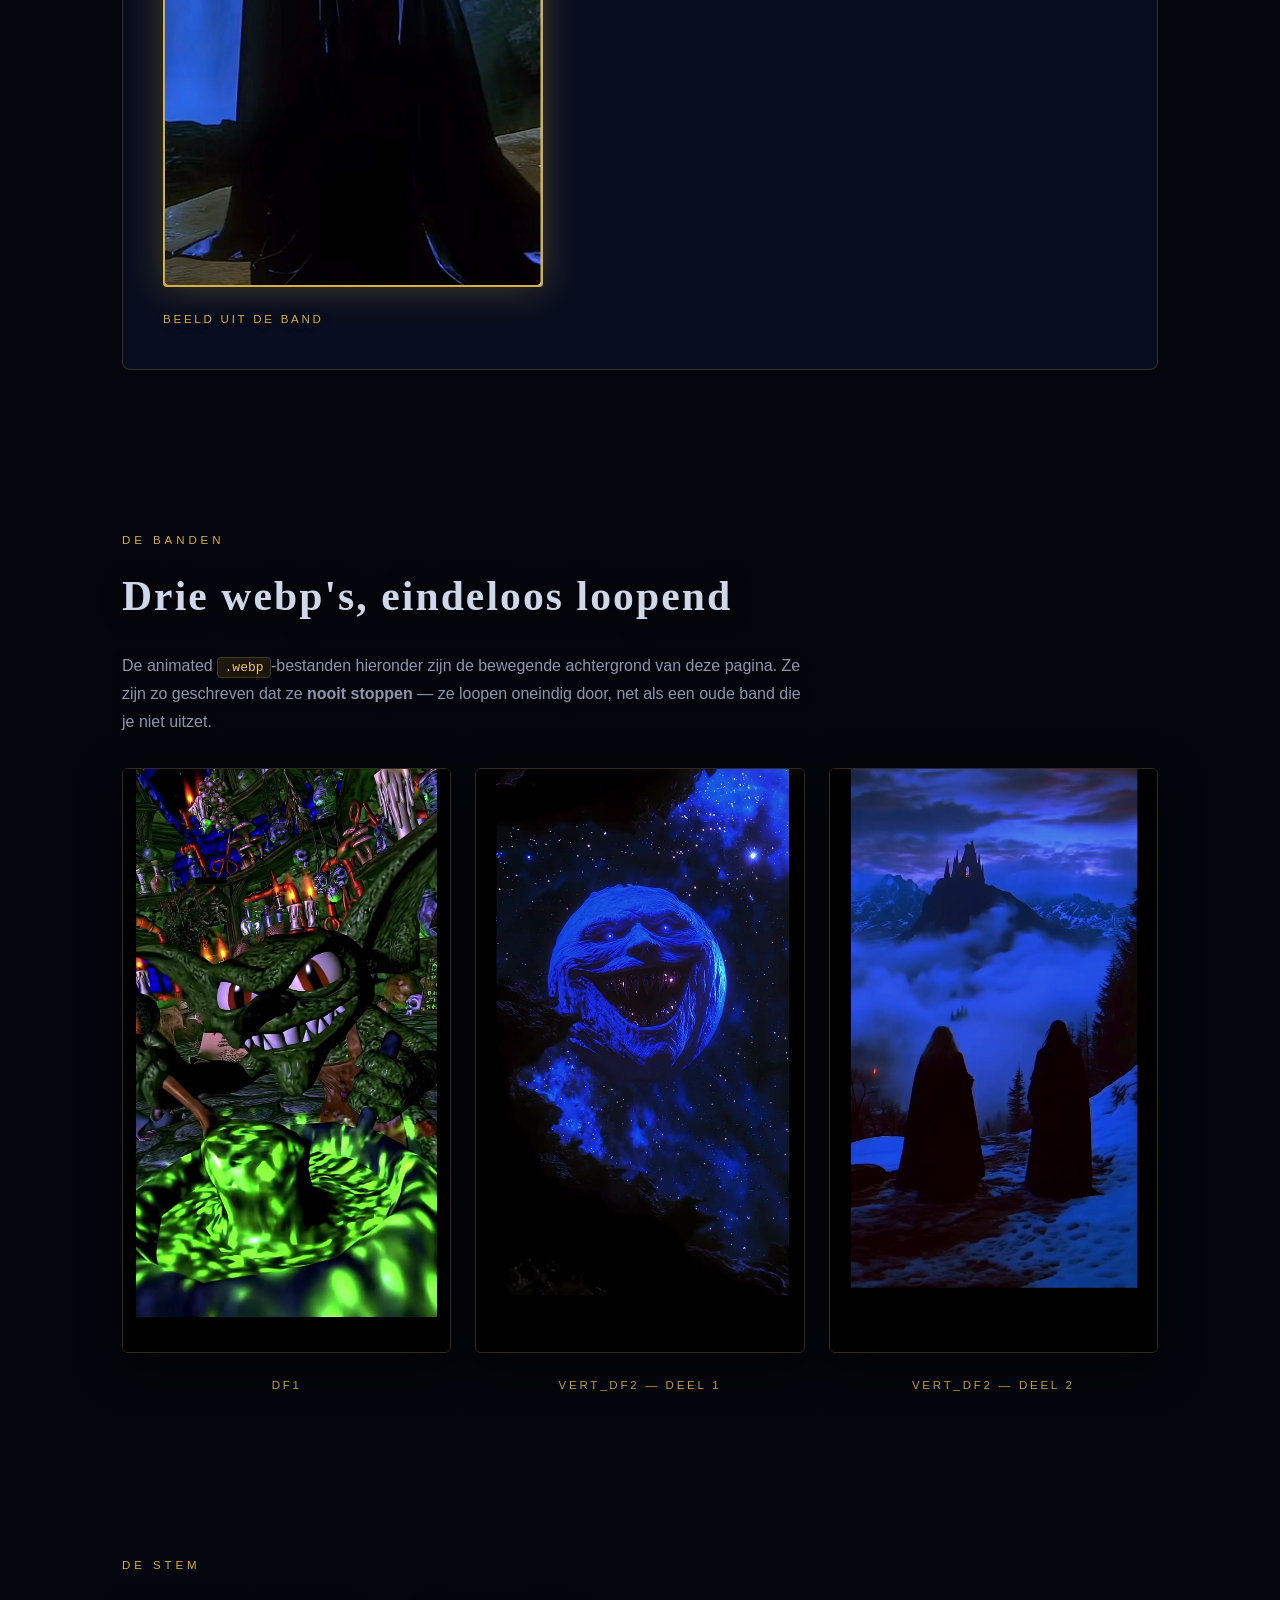
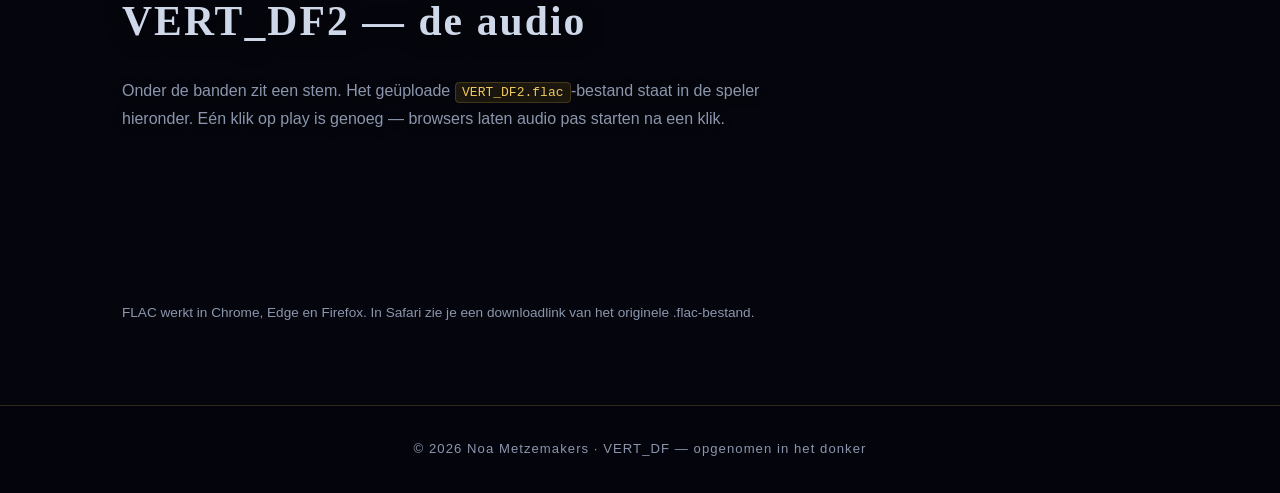
==== commit 7e53407e: "Herwerk site naar mysterieus/nostalgisch VERT_DF thema - webp's gepatcht naar loop=0 (spelen eindelo" ====
--- a/index.html
+++ b/index.html
@@ -3,8 +3,8 @@
 <head>
     <meta charset="UTF-8">
     <meta name="viewport" content="width=device-width, initial-scale=1.0">
-    <meta name="description" content="Persoonlijke dark-fantasy site: TikTok-edits met geanimeerde .webp achtergronden, hoofdpersonage DFGold en de VERT_DF2 audio.">
-    <title>DF — Dark Fantasy | DFGold &amp; VERT_DF2</title>
+    <meta name="description" content="VERT_DF — een mysterieuze, nostalgische dark-fantasy site: eindeloos bewegende .webp banden, een figuur met een gouden masker en de VERT_DF2 audio.">
+    <title>VERT_DF — een mysterie in beweging</title>
     <link rel="stylesheet" href="css/style.css">
 </head>
 <body>
@@ -14,16 +14,17 @@
         <div class="achtergrond-laag"><img src="assets/bg/VERT_DF2-2.webp" alt=""></div>
         <div class="achtergrond-overlay"></div>
     </div>
+    <div class="grain" aria-hidden="true"></div>
 
     <header class="site-header">
-        <a class="logo" href="index.html">DF<span>·</span>DARK&nbsp;FANTASY</a>
+        <a class="logo" href="index.html">VERT_DF</a>
         <button class="nav-toggle" id="nav-toggle" aria-label="Menu openen" aria-expanded="false">☰</button>
         <nav class="site-nav" id="site-nav">
             <ul>
-                <li><a href="#home">Home</a></li>
-                <li><a href="#dfgold">DFGold</a></li>
-                <li><a href="#edits">Edits</a></li>
-                <li><a href="#audio">Audio</a></li>
+                <li><a href="#home">Begin</a></li>
+                <li><a href="#figuur">De figuur</a></li>
+                <li><a href="#banden">De banden</a></li>
+                <li><a href="#stem">De stem</a></li>
             </ul>
         </nav>
     </header>
@@ -31,84 +32,86 @@
     <main>
         <section class="hero" id="home">
             <div class="hero-tekst">
-                <p class="hero-kicker">TikTok-edits · dark fantasy</p>
-                <h1>DARK<br><span>FANTASY</span></h1>
+                <p class="hero-kicker">een mysterie in beweging</p>
+                <h1>VERT<br><span>DF</span></h1>
                 <p class="hero-tag">
-                    Een persoonlijke site in het dark-fantasy thema: bewegende edits op de achtergrond,
-                    het gouden masker van DFGold, en de VERT_DF2 audio.
+                    Drie banden die nooit stoppen. Een figuur in een gouden masker.
+                    En een stem uit het donker. Deze pagina speelt eindeloos af.
                 </p>
                 <div class="hero-knoppen">
-                    <a class="knop knop-primair" href="#dfgold">Ontmoet DFGold</a>
-                    <a class="knop knop-goud" href="#audio">▶ Speel VERT_DF2</a>
+                    <a class="knop knop-primair" href="#figuur">Bekijk de figuur</a>
+                    <a class="knop knop-goud" href="#stem">▶ Beluister de stem</a>
                 </div>
             </div>
             <figure class="hero-foto">
-                <img src="assets/img/DFGold.jpg" alt="DFGold — personage in een donkere cape met een gouden masker">
-                <figcaption>DFGold — het gouden masker</figcaption>
+                <img src="assets/img/gouden-masker.jpg" alt="Een figuur in een zwarte cape met een gouden masker, in een mistig nachtblauw woud">
+                <figcaption>de figuur met het gouden masker</figcaption>
             </figure>
         </section>
 
-        <section class="sectie" id="dfgold">
-            <p class="sectie-kicker">Hoofdpersonage</p>
-            <h2>DFGold — drager van het gouden masker</h2>
-            <div class="dfgold-grid">
-                <figure class="dfgold-foto reveal">
-                    <img src="assets/img/DFGold.jpg" alt="DFGold met gouden masker, screenshot">
-                    <figcaption>DFGold · uit de edit</figcaption>
+        <section class="sectie" id="figuur">
+            <p class="sectie-kicker">wie is het?</p>
+            <h2>De figuur met het gouden masker</h2>
+            <div class="figuur-grid">
+                <figure class="figuur-foto reveal">
+                    <img src="assets/img/gouden-masker.jpg" alt="Close-up van de figuur met het gouden masker">
+                    <figcaption>beeld uit de band</figcaption>
                 </figure>
-                <div class="dfgold-tekst reveal">
-                    <p class="dfgold-rol">Het gezicht achter de duisternis</p>
+                <div class="figuur-tekst reveal">
+                    <p class="figuur-rol">naam onbekend</p>
                     <p>
-                        In de nevel van het nachtelijke woud draagt DFGold een masker van puur goud.
-                        Niemand heeft zijn gezicht gezien — wie het masker aanraakt, hoort alleen
-                        fluisteren. Sommigen zeggen dat hij ooit mens was; anderen beweren dat het
-                        masker zelf de magie is.
+                        In de mist van het nachtblauwe woud draagt hij een masker van goud.
+                        Niemand heeft zijn gezicht gezien. Wie te dicht bij komt, hoort geen stem —
+                        alleen het ruisen van de banden.
                     </p>
                     <p>
-                        Op deze site staat DFGold centraal: zijn edit staat op de voorgrond, zijn
-                        masker geeft de site zijn gouden gloed, en de VERT_DF2 audio is zijn soundtrack.
+                        Sommigen zeggen dat het masker zelf de magie is. Anderen beweren dat er
+                        helemaal geen gezicht onder zit. Wat vaststaat: hij is het centrum van
+                        elke edit op deze site.
                     </p>
-                    <ul class="dfgold-feiten">
+                    <ul class="figuur-feiten">
                         <li>Masker: goud, volledig gelaatsdekkend</li>
-                        <li>Cape: zwart, als rook in de wind</li>
-                        <li>Wapen: onbekend — sommigen zien een kling onder de cape</li>
-                        <li>Rol op deze site: hoofdpersonage</li>
+                        <li>Cape: zwart, bewegend als rook</li>
+                        <li>Naam: onbekend</li>
+                        <li>Herkomst: de mist tussen de banden</li>
                     </ul>
                 </div>
             </div>
         </section>
 
-        <section class="sectie" id="edits">
-            <p class="sectie-kicker">Achtergrond</p>
-            <h2>De edits als bewegende achtergrond</h2>
+        <section class="sectie" id="banden">
+            <p class="sectie-kicker">de banden</p>
+            <h2>Drie webp's, eindeloos loopend</h2>
             <p class="sectie-intro">
-                De .webp-bestanden hieronder zijn animated: ze spelen automatisch af en wisselen
-                elkaar af als fullscreen achtergrond van deze pagina.
+                De animated <code>.webp</code>-bestanden hieronder zijn de bewegende achtergrond van
+                deze pagina. Ze zijn zo geschreven dat ze <strong>nooit stoppen</strong> — ze loopen
+                oneindig door, net als een oude band die je niet uitzet.
             </p>
-            <div class="edits-grid">
-                <figure class="edit-kaart reveal">
-                    <img src="assets/bg/DF1.webp" alt="Animated webp edit DF1">
+            <div class="banden-grid">
+                <figure class="band-kaart reveal">
+                    <img src="assets/bg/DF1.webp" alt="Animated webp band DF1">
                     <figcaption>DF1</figcaption>
                 </figure>
-                <figure class="edit-kaart reveal">
-                    <img src="assets/bg/VERT_DF2-1.webp" alt="Animated webp edit VERT_DF2 deel 1">
+                <figure class="band-kaart reveal">
+                    <img src="assets/bg/VERT_DF2-1.webp" alt="Animated webp band VERT_DF2 deel 1">
                     <figcaption>VERT_DF2 — deel 1</figcaption>
                 </figure>
-                <figure class="edit-kaart reveal">
-                    <img src="assets/bg/VERT_DF2-2.webp" alt="Animated webp edit VERT_DF2 deel 2">
+                <figure class="band-kaart reveal">
+                    <img src="assets/bg/VERT_DF2-2.webp" alt="Animated webp band VERT_DF2 deel 2">
                     <figcaption>VERT_DF2 — deel 2</figcaption>
                 </figure>
             </div>
         </section>
 
-        <section class="sectie" id="audio">
-            <p class="sectie-kicker">Soundtrack</p>
-            <h2>Audio — VERT_DF2</h2>
+        <section class="sectie" id="stem">
+            <p class="sectie-kicker">de stem</p>
+            <h2>VERT_DF2 — de audio</h2>
             <p class="sectie-intro">
-                Het geüploade <code>VERT_DF2.flac</code>-bestand zit in de audiospeler hieronder.
-                Klik op play (autoplay is door browsers geblokkeerd, dus één klik is nodig).
+                Onder de banden zit een stem. Het geüploade <code>VERT_DF2.flac</code>-bestand
+                staat in de speler hieronder. Eén klik op play is genoeg — browsers laten audio
+                pas starten na een klik.
             </p>
-            <div class="audio-speler reveal">
+            <div class="stem-speler reveal">
                 <button id="audio-knop" class="knop knop-primair" type="button">▶ Speel VERT_DF2 af</button>
                 <audio id="audio" controls preload="none">
                     <source src="assets/audio/VERT_DF2.flac" type="audio/flac">
@@ -116,15 +119,15 @@
                     <a href="assets/audio/VERT_DF2.flac" download>Download VERT_DF2.flac</a>
                 </audio>
             </div>
-            <p class="audio-nb">
-                FLAC afspelen werkt in Chrome, Edge en Firefox. In Safari zie je in plaats daarvan
-                een downloadlink van het originele .flac-bestand.
+            <p class="stem-nb">
+                FLAC werkt in Chrome, Edge en Firefox. In Safari zie je een downloadlink
+                van het originele .flac-bestand.
             </p>
         </section>
     </main>
 
     <footer class="site-footer">
-        <p>© <span id="jaar"></span> Noa Metzemakers — Dark Fantasy edits</p>
+        <p>© <span id="jaar"></span> Noa Metzemakers · VERT_DF — opgenomen in het donker</p>
     </footer>
 
     <script src="js/script.js"></script>
--- a/css/style.css
+++ b/css/style.css
@@ -1,11 +1,13 @@
 :root {
-    --achtergrond: #07070c;
-    --paneel: rgba(16, 16, 26, 0.82);
-    --tekst: #ece9e2;
-    --tekst-zwak: #b3b0a8;
+    --bg: #05060d;
+    --nachtblauw: #0a1128;
+    --mist: #16213e;
+    --indigo: #1a1a2e;
+    --tekst: #cfd8e8;
+    --tekst-zwak: #8b96ad;
     --goud: #d4af37;
     --goud-helder: #f0c75e;
-    --lijn: rgba(212, 175, 55, 0.25);
+    --lijn: rgba(212, 175, 55, 0.22);
     --font-kop: Georgia, 'Times New Roman', serif;
     --font-tekst: 'Segoe UI', Verdana, Arial, sans-serif;
 }
@@ -21,10 +23,10 @@
 }
 
 body {
-    background: var(--achtergrond);
+    background: var(--bg);
     color: var(--tekst);
     font-family: var(--font-tekst);
-    line-height: 1.7;
+    line-height: 1.75;
     min-height: 100vh;
     overflow-x: hidden;
 }
@@ -38,14 +40,14 @@
     inset: 0;
     z-index: -2;
     overflow: hidden;
-    background: var(--achtergrond);
+    background: var(--nachtblauw);
 }
 
 .achtergrond-laag {
     position: absolute;
     inset: 0;
     opacity: 0;
-    transition: opacity 1.6s ease;
+    transition: opacity 2.2s ease;
 }
 
 .achtergrond-laag img {
@@ -53,6 +55,7 @@
     height: 100%;
     object-fit: cover;
     transform: scale(1.08);
+    filter: saturate(0.82) contrast(1.06) brightness(0.88);
 }
 
 .achtergrond-laag.actief {
@@ -60,7 +63,7 @@
 }
 
 .achtergrond-laag.actief img {
-    animation: zoomlang 9s ease-in-out infinite alternate;
+    animation: zoomlang 11s ease-in-out infinite alternate;
 }
 
 @keyframes zoomlang {
@@ -72,8 +75,17 @@
     position: absolute;
     inset: 0;
     background:
-        linear-gradient(to bottom, rgba(7, 7, 12, 0.72) 0%, rgba(7, 7, 12, 0.35) 40%, rgba(7, 7, 12, 0.85) 100%),
-        radial-gradient(ellipse at 50% 30%, transparent 0%, rgba(7, 7, 12, 0.55) 100%);
+        radial-gradient(ellipse at 50% 35%, transparent 0%, rgba(5, 6, 13, 0.62) 100%),
+        linear-gradient(to bottom, rgba(10, 17, 40, 0.78) 0%, rgba(10, 17, 40, 0.3) 40%, rgba(5, 6, 13, 0.9) 100%);
+}
+
+.grain {
+    position: fixed;
+    inset: 0;
+    z-index: 1;
+    pointer-events: none;
+    opacity: 0.07;
+    background-image: url("data:image/svg+xml,%3Csvg xmlns='http://www.w3.org/2000/svg' width='160' height='160'%3E%3Cfilter id='n'%3E%3CfeTurbulence type='fractalNoise' baseFrequency='0.9' numOctaves='2'/%3E%3C/filter%3E%3Crect width='160' height='160' filter='url(%23n)'/%3E%3C/svg%3E");
 }
 
 .site-header {
@@ -84,23 +96,19 @@
     align-items: center;
     justify-content: space-between;
     padding: 1rem 2rem;
-    background: rgba(7, 7, 12, 0.78);
+    background: rgba(5, 6, 13, 0.72);
     border-bottom: 1px solid var(--lijn);
     backdrop-filter: blur(8px);
 }
 
 .logo {
     font-family: var(--font-kop);
-    font-size: 1.2rem;
+    font-size: 1.25rem;
     font-weight: 700;
-    letter-spacing: 0.22em;
+    letter-spacing: 0.3em;
     color: var(--goud);
     text-decoration: none;
     text-shadow: 0 0 18px rgba(212, 175, 55, 0.45);
-}
-
-.logo span {
-    color: var(--tekst);
 }
 
 .site-nav ul {
@@ -112,8 +120,8 @@
 .site-nav a {
     color: var(--tekst-zwak);
     text-decoration: none;
-    font-size: 0.82rem;
-    letter-spacing: 0.14em;
+    font-size: 0.8rem;
+    letter-spacing: 0.16em;
     text-transform: uppercase;
     padding-bottom: 0.25rem;
     border-bottom: 2px solid transparent;
@@ -133,6 +141,11 @@
     font-size: 1.2rem;
     padding: 0.3rem 0.7rem;
     cursor: pointer;
+}
+
+main {
+    position: relative;
+    z-index: 2;
 }
 
 .hero {
@@ -148,29 +161,30 @@
 
 .hero-kicker {
     color: var(--goud);
-    letter-spacing: 0.35em;
-    text-transform: uppercase;
-    font-size: 0.78rem;
+    letter-spacing: 0.4em;
+    text-transform: uppercase;
+    font-size: 0.75rem;
     margin-bottom: 1rem;
 }
 
 .hero h1 {
     font-family: var(--font-kop);
-    font-size: clamp(3rem, 9vw, 6rem);
+    font-size: clamp(3.2rem, 9vw, 6.2rem);
     line-height: 0.95;
-    letter-spacing: 0.06em;
-    text-shadow: 0 4px 30px rgba(0, 0, 0, 0.8);
+    letter-spacing: 0.08em;
+    color: var(--tekst);
+    text-shadow: 0 4px 30px rgba(0, 0, 0, 0.85);
 }
 
 .hero h1 span {
     color: var(--goud);
-    text-shadow: 0 0 30px rgba(212, 175, 55, 0.6);
+    text-shadow: 0 0 34px rgba(212, 175, 55, 0.55);
 }
 
 .hero-tag {
     color: var(--tekst-zwak);
     font-size: 1.05rem;
-    max-width: 480px;
+    max-width: 470px;
     margin: 1.5rem 0 2.2rem;
     text-shadow: 0 2px 12px rgba(0, 0, 0, 0.9);
 }
@@ -185,8 +199,8 @@
     display: inline-block;
     padding: 0.85rem 1.9rem;
     text-decoration: none;
-    font-size: 0.85rem;
-    letter-spacing: 0.15em;
+    font-size: 0.82rem;
+    letter-spacing: 0.16em;
     text-transform: uppercase;
     border: 1px solid var(--goud);
     cursor: pointer;
@@ -194,25 +208,24 @@
 }
 
 .knop-primair {
-    background: rgba(7, 7, 12, 0.65);
+    background: rgba(5, 6, 13, 0.6);
     color: var(--goud-helder);
 }
 
 .knop-primair:hover {
     background: var(--goud);
-    color: #14100a;
+    color: var(--nachtblauw);
     box-shadow: 0 0 24px rgba(212, 175, 55, 0.5);
 }
 
 .knop-goud {
     background: var(--goud);
-    color: #14100a;
-    border-color: var(--goud);
+    color: var(--nachtblauw);
 }
 
 .knop-goud:hover {
     background: var(--goud-helder);
-    box-shadow: 0 0 24px rgba(240, 199, 94, 0.6);
+    box-shadow: 0 0 26px rgba(240, 199, 94, 0.6);
 }
 
 .hero-foto {
@@ -223,16 +236,17 @@
 .hero-foto img {
     max-height: 62vh;
     border: 2px solid var(--goud);
-    border-radius: 6px;
-    box-shadow: 0 0 45px rgba(212, 175, 55, 0.45), 0 18px 50px rgba(0, 0, 0, 0.7);
+    border-radius: 4px;
+    box-shadow: 0 0 45px rgba(212, 175, 55, 0.4), 0 18px 50px rgba(0, 0, 0, 0.75);
+    filter: saturate(0.9) contrast(1.05);
 }
 
 .hero-foto figcaption,
-.dfgold-foto figcaption,
-.edit-kaart figcaption {
+.figuur-foto figcaption,
+.band-kaart figcaption {
     margin-top: 0.8rem;
-    font-size: 0.75rem;
-    letter-spacing: 0.2em;
+    font-size: 0.72rem;
+    letter-spacing: 0.24em;
     text-transform: uppercase;
     color: var(--goud);
     text-shadow: 0 2px 8px rgba(0, 0, 0, 0.9);
@@ -246,9 +260,9 @@
 
 .sectie-kicker {
     color: var(--goud);
-    letter-spacing: 0.3em;
-    text-transform: uppercase;
-    font-size: 0.75rem;
+    letter-spacing: 0.34em;
+    text-transform: uppercase;
+    font-size: 0.72rem;
     margin-bottom: 0.6rem;
 }
 
@@ -257,6 +271,7 @@
     font-size: clamp(1.8rem, 4vw, 2.6rem);
     letter-spacing: 0.05em;
     margin-bottom: 1.2rem;
+    color: var(--tekst);
     text-shadow: 0 3px 20px rgba(0, 0, 0, 0.85);
 }
 
@@ -268,121 +283,126 @@
 }
 
 .sectie-intro code {
-    background: rgba(212, 175, 55, 0.15);
+    background: rgba(212, 175, 55, 0.12);
     border: 1px solid var(--lijn);
     padding: 0.1rem 0.4rem;
     border-radius: 4px;
     color: var(--goud-helder);
 }
 
-.dfgold-grid {
+.figuur-grid {
     display: grid;
     grid-template-columns: 380px 1fr;
     gap: 3rem;
     align-items: start;
-    background: var(--paneel);
+    background: rgba(10, 17, 40, 0.72);
     border: 1px solid var(--lijn);
-    border-radius: 10px;
+    border-radius: 8px;
     padding: 2.5rem;
     backdrop-filter: blur(6px);
 }
 
-.dfgold-foto img {
+.figuur-foto img {
     width: 100%;
     border: 2px solid var(--goud);
-    border-radius: 6px;
-    box-shadow: 0 0 35px rgba(212, 175, 55, 0.35);
-}
-
-.dfgold-rol {
-    color: var(--goud);
-    font-size: 0.8rem;
-    letter-spacing: 0.25em;
+    border-radius: 4px;
+    box-shadow: 0 0 35px rgba(212, 175, 55, 0.3);
+    filter: saturate(0.9) contrast(1.05);
+}
+
+.figuur-rol {
+    color: var(--goud);
+    font-size: 0.78rem;
+    letter-spacing: 0.3em;
     text-transform: uppercase;
     margin-bottom: 1rem;
 }
 
-.dfgold-tekst p {
+.figuur-tekst p {
     color: var(--tekst-zwak);
     margin-bottom: 1rem;
 }
 
-.dfgold-feiten {
+.figuur-feiten {
     margin-top: 1.2rem;
     list-style: none;
 }
 
-.dfgold-feiten li {
+.figuur-feiten li {
     border-left: 3px solid var(--goud);
     padding: 0.35rem 0 0.35rem 0.9rem;
     margin-bottom: 0.5rem;
     color: var(--tekst);
     font-size: 0.92rem;
-    background: rgba(212, 175, 55, 0.07);
-}
-
-.edits-grid {
+    background: rgba(212, 175, 55, 0.06);
+}
+
+.banden-grid {
     display: grid;
     grid-template-columns: repeat(3, 1fr);
     gap: 1.5rem;
 }
 
-.edit-kaart {
+.band-kaart {
     text-align: center;
 }
 
-.edit-kaart img {
+.band-kaart img {
     width: 100%;
     aspect-ratio: 9 / 16;
     object-fit: cover;
     border: 1px solid var(--lijn);
-    border-radius: 8px;
-    box-shadow: 0 12px 40px rgba(0, 0, 0, 0.6);
+    border-radius: 6px;
+    box-shadow: 0 12px 40px rgba(0, 0, 0, 0.65);
+    filter: saturate(0.85) contrast(1.05);
     transition: transform 0.25s, box-shadow 0.25s;
 }
 
-.edit-kaart:hover img {
+.band-kaart:hover img {
     transform: translateY(-5px);
-    box-shadow: 0 0 30px rgba(212, 175, 55, 0.35);
-}
-
-.audio-speler {
+    box-shadow: 0 0 30px rgba(212, 175, 55, 0.3);
+}
+
+.stem-speler {
     display: flex;
     align-items: center;
     gap: 1.5rem;
     flex-wrap: wrap;
-    background: var(--paneel);
+    background: rgba(10, 17, 40, 0.72);
     border: 1px solid var(--lijn);
-    border-radius: 10px;
+    border-radius: 8px;
     padding: 2rem;
     backdrop-filter: blur(6px);
 }
 
-.audio-speler audio {
+.stem-speler audio {
     flex: 1;
     min-width: 260px;
     accent-color: var(--goud);
 }
 
-.audio-nb {
+.stem-nb {
     margin-top: 1rem;
     color: var(--tekst-zwak);
     font-size: 0.85rem;
 }
 
 .site-footer {
+    position: relative;
+    z-index: 2;
     text-align: center;
     padding: 2rem;
     border-top: 1px solid var(--lijn);
     color: var(--tekst-zwak);
-    font-size: 0.85rem;
-    background: rgba(7, 7, 12, 0.8);
+    font-size: 0.82rem;
+    letter-spacing: 0.08em;
+    background: rgba(5, 6, 13, 0.85);
 }
 
 .reveal {
     opacity: 0;
     transform: translateY(24px);
-    transition: opacity 0.6s ease, transform 0.6s ease;
+    transition: opacity 0.7s ease, transform 0.7s ease;
 }
 
 .reveal.zichtbaar {
@@ -406,16 +426,16 @@
         justify-content: center;
     }
 
-    .dfgold-grid {
+    .figuur-grid {
         grid-template-columns: 1fr;
     }
 
-    .dfgold-foto {
+    .figuur-foto {
         max-width: 340px;
         margin: 0 auto;
     }
 
-    .edits-grid {
+    .banden-grid {
         grid-template-columns: 1fr;
         max-width: 340px;
         margin: 0 auto;
@@ -450,8 +470,8 @@
         padding: 3.5rem 1.5rem;
     }
 
-    .dfgold-grid,
-    .audio-speler {
+    .figuur-grid,
+    .stem-speler {
         padding: 1.5rem;
     }
 }
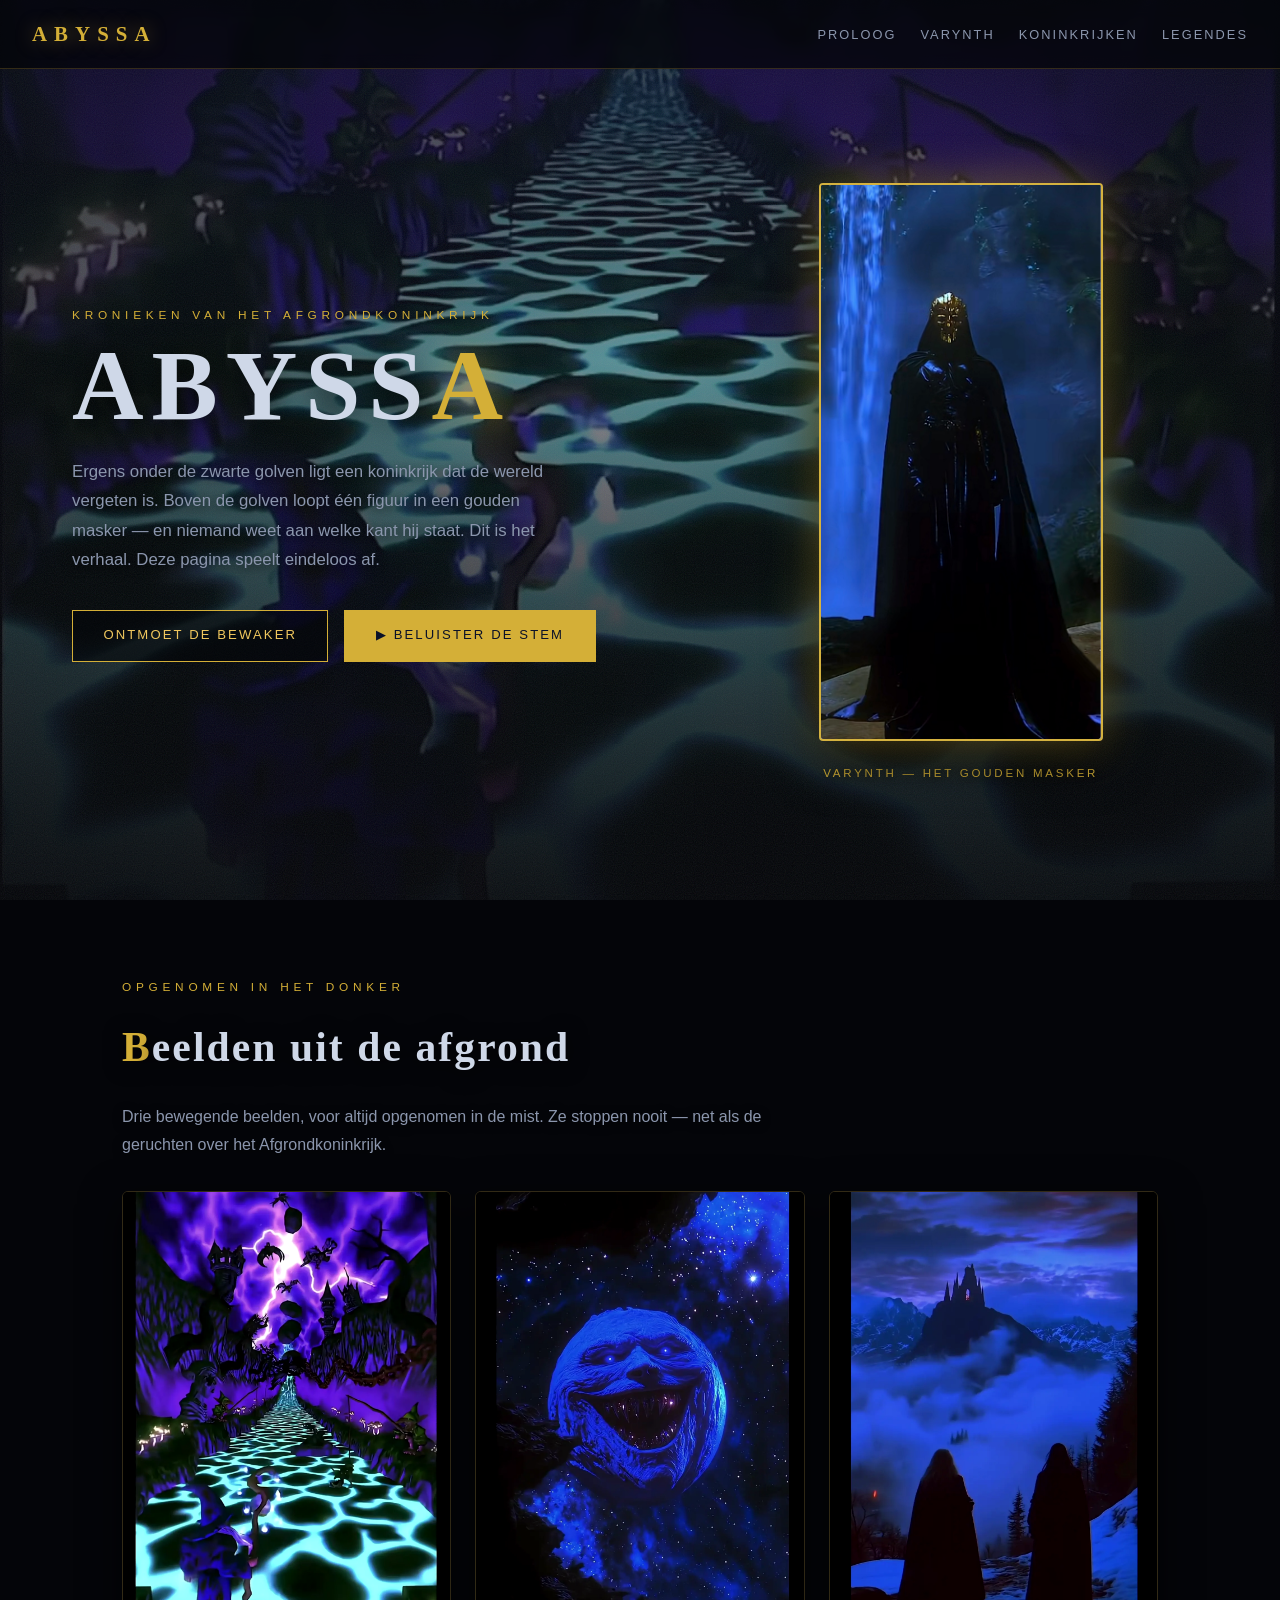
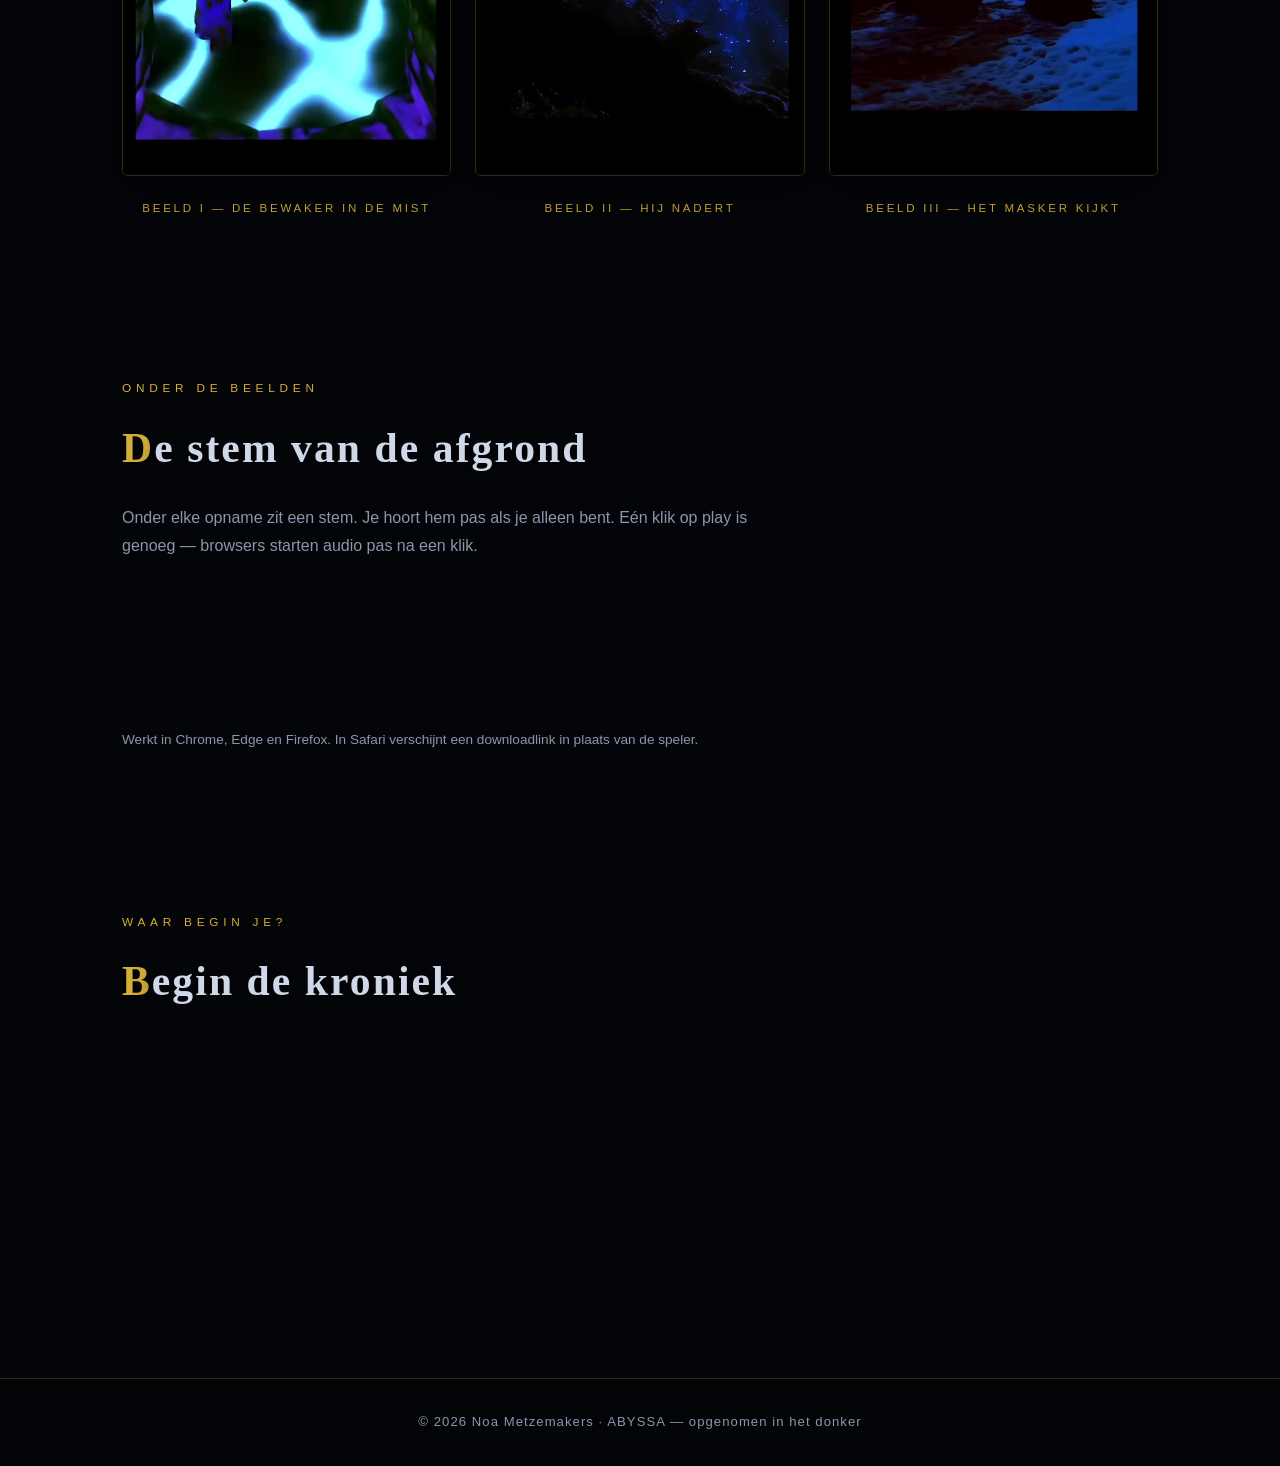
==== commit a6e03456: "ABYSSA: meerdelig dark-fantasy verhaal rond Varynth - 4 pagina's: proloog, Varynth (volledige beschr" ====
--- a/index.html
+++ b/index.html
@@ -3,8 +3,8 @@
 <head>
     <meta charset="UTF-8">
     <meta name="viewport" content="width=device-width, initial-scale=1.0">
-    <meta name="description" content="VERT_DF — een mysterieuze, nostalgische dark-fantasy site: eindeloos bewegende .webp banden, een figuur met een gouden masker en de VERT_DF2 audio.">
-    <title>VERT_DF — een mysterie in beweging</title>
+    <meta name="description" content="ABYSSA — kronieken van het Afgrondkoninkrijk. Een dark-fantasy verhaal over Varynth, de Bewaker van de Afgrond.">
+    <title>ABYSSA — kronieken van het Afgrondkoninkrijk</title>
     <link rel="stylesheet" href="css/style.css">
 </head>
 <body>
@@ -15,119 +15,110 @@
         <div class="achtergrond-overlay"></div>
     </div>
     <div class="grain" aria-hidden="true"></div>
+    <p class="fluistering" id="fluistering" aria-hidden="true"></p>
 
     <header class="site-header">
-        <a class="logo" href="index.html">VERT_DF</a>
+        <a class="logo" href="index.html">ABYSSA</a>
         <button class="nav-toggle" id="nav-toggle" aria-label="Menu openen" aria-expanded="false">☰</button>
         <nav class="site-nav" id="site-nav">
             <ul>
-                <li><a href="#home">Begin</a></li>
-                <li><a href="#figuur">De figuur</a></li>
-                <li><a href="#banden">De banden</a></li>
-                <li><a href="#stem">De stem</a></li>
+                <li><a href="index.html">Proloog</a></li>
+                <li><a href="varynth.html">Varynth</a></li>
+                <li><a href="koninkrijken.html">Koninkrijken</a></li>
+                <li><a href="legendes.html">Legendes</a></li>
             </ul>
         </nav>
     </header>
 
     <main>
-        <section class="hero" id="home">
+        <section class="hero" id="proloog">
             <div class="hero-tekst">
-                <p class="hero-kicker">een mysterie in beweging</p>
-                <h1>VERT<br><span>DF</span></h1>
+                <p class="hero-kicker">kronieken van het Afgrondkoninkrijk</p>
+                <h1>ABYSS<span>A</span></h1>
                 <p class="hero-tag">
-                    Drie banden die nooit stoppen. Een figuur in een gouden masker.
-                    En een stem uit het donker. Deze pagina speelt eindeloos af.
+                    Ergens onder de zwarte golven ligt een koninkrijk dat de wereld vergeten is.
+                    Boven de golven loopt één figuur in een gouden masker — en niemand weet aan
+                    welke kant hij staat. Dit is het verhaal. Deze pagina speelt eindeloos af.
                 </p>
                 <div class="hero-knoppen">
-                    <a class="knop knop-primair" href="#figuur">Bekijk de figuur</a>
+                    <a class="knop knop-primair" href="varynth.html">Ontmoet de Bewaker</a>
                     <a class="knop knop-goud" href="#stem">▶ Beluister de stem</a>
                 </div>
             </div>
             <figure class="hero-foto">
-                <img src="assets/img/gouden-masker.jpg" alt="Een figuur in een zwarte cape met een gouden masker, in een mistig nachtblauw woud">
-                <figcaption>de figuur met het gouden masker</figcaption>
+                <img src="assets/img/gouden-masker.jpg" alt="Varynth in een zwarte cape met een gouden masker, in een mistig nachtblauw woud">
+                <figcaption>Varynth — het gouden masker</figcaption>
             </figure>
         </section>
 
-        <section class="sectie" id="figuur">
-            <p class="sectie-kicker">wie is het?</p>
-            <h2>De figuur met het gouden masker</h2>
-            <div class="figuur-grid">
-                <figure class="figuur-foto reveal">
-                    <img src="assets/img/gouden-masker.jpg" alt="Close-up van de figuur met het gouden masker">
-                    <figcaption>beeld uit de band</figcaption>
-                </figure>
-                <div class="figuur-tekst reveal">
-                    <p class="figuur-rol">naam onbekend</p>
-                    <p>
-                        In de mist van het nachtblauwe woud draagt hij een masker van goud.
-                        Niemand heeft zijn gezicht gezien. Wie te dicht bij komt, hoort geen stem —
-                        alleen het ruisen van de banden.
-                    </p>
-                    <p>
-                        Sommigen zeggen dat het masker zelf de magie is. Anderen beweren dat er
-                        helemaal geen gezicht onder zit. Wat vaststaat: hij is het centrum van
-                        elke edit op deze site.
-                    </p>
-                    <ul class="figuur-feiten">
-                        <li>Masker: goud, volledig gelaatsdekkend</li>
-                        <li>Cape: zwart, bewegend als rook</li>
-                        <li>Naam: onbekend</li>
-                        <li>Herkomst: de mist tussen de banden</li>
-                    </ul>
-                </div>
-            </div>
-        </section>
-
-        <section class="sectie" id="banden">
-            <p class="sectie-kicker">de banden</p>
-            <h2>Drie webp's, eindeloos loopend</h2>
+        <section class="sectie" id="beelden">
+            <p class="sectie-kicker">opgenomen in het donker</p>
+            <h2>Beelden uit de afgrond</h2>
             <p class="sectie-intro">
-                De animated <code>.webp</code>-bestanden hieronder zijn de bewegende achtergrond van
-                deze pagina. Ze zijn zo geschreven dat ze <strong>nooit stoppen</strong> — ze loopen
-                oneindig door, net als een oude band die je niet uitzet.
+                Drie bewegende beelden, voor altijd opgenomen in de mist. Ze stoppen nooit —
+                net als de geruchten over het Afgrondkoninkrijk.
             </p>
             <div class="banden-grid">
                 <figure class="band-kaart reveal">
-                    <img src="assets/bg/DF1.webp" alt="Animated webp band DF1">
-                    <figcaption>DF1</figcaption>
+                    <img src="assets/bg/DF1.webp" alt="Beeld I: een figuur in het nachtblauwe woud">
+                    <figcaption>Beeld I — de bewaker in de mist</figcaption>
                 </figure>
                 <figure class="band-kaart reveal">
-                    <img src="assets/bg/VERT_DF2-1.webp" alt="Animated webp band VERT_DF2 deel 1">
-                    <figcaption>VERT_DF2 — deel 1</figcaption>
+                    <img src="assets/bg/VERT_DF2-1.webp" alt="Beeld II: de figuur nadert">
+                    <figcaption>Beeld II — hij nadert</figcaption>
                 </figure>
                 <figure class="band-kaart reveal">
-                    <img src="assets/bg/VERT_DF2-2.webp" alt="Animated webp band VERT_DF2 deel 2">
-                    <figcaption>VERT_DF2 — deel 2</figcaption>
+                    <img src="assets/bg/VERT_DF2-2.webp" alt="Beeld III: het gouden masker in het donker">
+                    <figcaption>Beeld III — het masker kijkt</figcaption>
                 </figure>
             </div>
         </section>
 
         <section class="sectie" id="stem">
-            <p class="sectie-kicker">de stem</p>
-            <h2>VERT_DF2 — de audio</h2>
+            <p class="sectie-kicker">onder de beelden</p>
+            <h2>De stem van de afgrond</h2>
             <p class="sectie-intro">
-                Onder de banden zit een stem. Het geüploade <code>VERT_DF2.flac</code>-bestand
-                staat in de speler hieronder. Eén klik op play is genoeg — browsers laten audio
-                pas starten na een klik.
+                Onder elke opname zit een stem. Je hoort hem pas als je alleen bent.
+                Eén klik op play is genoeg — browsers starten audio pas na een klik.
             </p>
             <div class="stem-speler reveal">
-                <button id="audio-knop" class="knop knop-primair" type="button">▶ Speel VERT_DF2 af</button>
+                <button id="audio-knop" class="knop knop-primair" type="button">▶ Speel de stem af</button>
                 <audio id="audio" controls preload="none">
                     <source src="assets/audio/VERT_DF2.flac" type="audio/flac">
-                    Je browser kan FLAC niet afspelen.
-                    <a href="assets/audio/VERT_DF2.flac" download>Download VERT_DF2.flac</a>
+                    Je browser kan deze audio niet afspelen.
+                    <a href="assets/audio/VERT_DF2.flac" download>Download de stem</a>
                 </audio>
             </div>
             <p class="stem-nb">
-                FLAC werkt in Chrome, Edge en Firefox. In Safari zie je een downloadlink
-                van het originele .flac-bestand.
+                Werkt in Chrome, Edge en Firefox. In Safari verschijnt een downloadlink in plaats van de speler.
             </p>
+        </section>
+
+        <section class="sectie" id="kroniek">
+            <p class="sectie-kicker">waar begin je?</p>
+            <h2>Begin de kroniek</h2>
+            <div class="kaarten">
+                <article class="kaart reveal">
+                    <h3>Varynth</h3>
+                    <p>De Bewaker van de Afgrond. Zijn titels, zijn oath, zijn geheim — en waarom niemand zeker weet aan welke kant hij staat.</p>
+                    <a class="kaart-link" href="varynth.html">Lees zijn verhaal →</a>
+                </article>
+                <article class="kaart reveal">
+                    <h3>Koninkrijken &amp; facties</h3>
+                    <p>Het Afgrondkoninkrijk, het Rijk van de Dageraad, de Schimmenorde en de verdronken stad — en de rode draad die ze verbindt.</p>
+                    <a class="kaart-link" href="koninkrijken.html">Verken de rijken →</a>
+                </article>
+                <article class="kaart reveal">
+                    <h3>Legendes</h3>
+                    <p>Vier verhalen die in elk dorp fluisterend worden doorverteld. Lees ze niet hardop.</p>
+                    <a class="kaart-link" href="legendes.html">Lees de legendes →</a>
+                </article>
+            </div>
         </section>
     </main>
 
     <footer class="site-footer">
-        <p>© <span id="jaar"></span> Noa Metzemakers · VERT_DF — opgenomen in het donker</p>
+        <p>© <span id="jaar"></span> Noa Metzemakers · ABYSSA — opgenomen in het donker</p>
     </footer>
 
     <script src="js/script.js"></script>
--- a/css/style.css
+++ b/css/style.css
@@ -1,8 +1,9 @@
 :root {
-    --bg: #05060d;
+    --bg: #040509;
     --nachtblauw: #0a1128;
     --mist: #16213e;
     --indigo: #1a1a2e;
+    --bloed: #8f1d1d;
     --tekst: #cfd8e8;
     --tekst-zwak: #8b96ad;
     --goud: #d4af37;
@@ -41,13 +42,24 @@
     z-index: -2;
     overflow: hidden;
     background: var(--nachtblauw);
+    animation: flicker 9s infinite;
+}
+
+@keyframes flicker {
+    0%, 100% { opacity: 1; }
+    41% { opacity: 1; }
+    42% { opacity: 0.93; }
+    43% { opacity: 1; }
+    71% { opacity: 1; }
+    72% { opacity: 0.96; }
+    73% { opacity: 1; }
 }
 
 .achtergrond-laag {
     position: absolute;
     inset: 0;
     opacity: 0;
-    transition: opacity 2.2s ease;
+    transition: opacity 2.4s ease;
 }
 
 .achtergrond-laag img {
@@ -55,7 +67,7 @@
     height: 100%;
     object-fit: cover;
     transform: scale(1.08);
-    filter: saturate(0.82) contrast(1.06) brightness(0.88);
+    filter: saturate(0.78) contrast(1.08) brightness(0.82);
 }
 
 .achtergrond-laag.actief {
@@ -63,7 +75,7 @@
 }
 
 .achtergrond-laag.actief img {
-    animation: zoomlang 11s ease-in-out infinite alternate;
+    animation: zoomlang 12s ease-in-out infinite alternate;
 }
 
 @keyframes zoomlang {
@@ -75,8 +87,8 @@
     position: absolute;
     inset: 0;
     background:
-        radial-gradient(ellipse at 50% 35%, transparent 0%, rgba(5, 6, 13, 0.62) 100%),
-        linear-gradient(to bottom, rgba(10, 17, 40, 0.78) 0%, rgba(10, 17, 40, 0.3) 40%, rgba(5, 6, 13, 0.9) 100%);
+        radial-gradient(ellipse at 50% 35%, transparent 0%, rgba(4, 5, 9, 0.68) 100%),
+        linear-gradient(to bottom, rgba(10, 17, 40, 0.8) 0%, rgba(10, 17, 40, 0.32) 40%, rgba(4, 5, 9, 0.92) 100%);
 }
 
 .grain {
@@ -84,8 +96,30 @@
     inset: 0;
     z-index: 1;
     pointer-events: none;
-    opacity: 0.07;
+    opacity: 0.09;
     background-image: url("data:image/svg+xml,%3Csvg xmlns='http://www.w3.org/2000/svg' width='160' height='160'%3E%3Cfilter id='n'%3E%3CfeTurbulence type='fractalNoise' baseFrequency='0.9' numOctaves='2'/%3E%3C/filter%3E%3Crect width='160' height='160' filter='url(%23n)'/%3E%3C/svg%3E");
+}
+
+.fluistering {
+    position: fixed;
+    left: 0;
+    right: 0;
+    bottom: 3.2rem;
+    z-index: 60;
+    text-align: center;
+    font-family: var(--font-kop);
+    font-style: italic;
+    letter-spacing: 0.12em;
+    font-size: 0.95rem;
+    color: rgba(207, 216, 232, 0.0);
+    text-shadow: 0 0 14px rgba(212, 175, 55, 0.4);
+    pointer-events: none;
+    transition: opacity 3s ease;
+}
+
+.fluistering.zichtbaar {
+    opacity: 1;
+    color: rgba(207, 216, 232, 0.55);
 }
 
 .site-header {
@@ -96,19 +130,23 @@
     align-items: center;
     justify-content: space-between;
     padding: 1rem 2rem;
-    background: rgba(5, 6, 13, 0.72);
+    background: rgba(4, 5, 9, 0.74);
     border-bottom: 1px solid var(--lijn);
     backdrop-filter: blur(8px);
 }
 
 .logo {
     font-family: var(--font-kop);
-    font-size: 1.25rem;
+    font-size: 1.3rem;
     font-weight: 700;
-    letter-spacing: 0.3em;
+    letter-spacing: 0.34em;
     color: var(--goud);
     text-decoration: none;
-    text-shadow: 0 0 18px rgba(212, 175, 55, 0.45);
+    text-shadow: 0 0 18px rgba(212, 175, 55, 0.5);
+}
+
+.logo:hover {
+    color: var(--goud-helder);
 }
 
 .site-nav ul {
@@ -159,12 +197,32 @@
     padding: 4rem 2rem;
 }
 
-.hero-kicker {
+.pagina-hero {
+    text-align: center;
+    padding: 6rem 2rem 4rem;
+    max-width: 900px;
+    margin: 0 auto;
+}
+
+.pagina-hero h1 {
+    font-family: var(--font-kop);
+    font-size: clamp(2.6rem, 7vw, 4.6rem);
+    letter-spacing: 0.1em;
+    text-shadow: 0 4px 30px rgba(0, 0, 0, 0.9);
+}
+
+.pagina-hero .hero-tag {
+    margin: 1.2rem auto 0;
+    max-width: 620px;
+}
+
+.hero-kicker,
+.sectie-kicker {
     color: var(--goud);
     letter-spacing: 0.4em;
     text-transform: uppercase;
-    font-size: 0.75rem;
-    margin-bottom: 1rem;
+    font-size: 0.74rem;
+    margin-bottom: 0.8rem;
 }
 
 .hero h1 {
@@ -184,7 +242,7 @@
 .hero-tag {
     color: var(--tekst-zwak);
     font-size: 1.05rem;
-    max-width: 470px;
+    max-width: 480px;
     margin: 1.5rem 0 2.2rem;
     text-shadow: 0 2px 12px rgba(0, 0, 0, 0.9);
 }
@@ -208,7 +266,7 @@
 }
 
 .knop-primair {
-    background: rgba(5, 6, 13, 0.6);
+    background: rgba(4, 5, 9, 0.6);
     color: var(--goud-helder);
 }
 
@@ -238,7 +296,7 @@
     border: 2px solid var(--goud);
     border-radius: 4px;
     box-shadow: 0 0 45px rgba(212, 175, 55, 0.4), 0 18px 50px rgba(0, 0, 0, 0.75);
-    filter: saturate(0.9) contrast(1.05);
+    filter: saturate(0.9) contrast(1.06);
 }
 
 .hero-foto figcaption,
@@ -258,14 +316,6 @@
     padding: 5rem 2rem;
 }
 
-.sectie-kicker {
-    color: var(--goud);
-    letter-spacing: 0.34em;
-    text-transform: uppercase;
-    font-size: 0.72rem;
-    margin-bottom: 0.6rem;
-}
-
 .sectie h2 {
     font-family: var(--font-kop);
     font-size: clamp(1.8rem, 4vw, 2.6rem);
@@ -275,6 +325,10 @@
     text-shadow: 0 3px 20px rgba(0, 0, 0, 0.85);
 }
 
+.sectie h2::first-letter {
+    color: var(--goud);
+}
+
 .sectie-intro {
     color: var(--tekst-zwak);
     max-width: 680px;
@@ -288,6 +342,34 @@
     padding: 0.1rem 0.4rem;
     border-radius: 4px;
     color: var(--goud-helder);
+}
+
+.verhaal {
+    max-width: 760px;
+    background: rgba(10, 17, 40, 0.6);
+    border: 1px solid var(--lijn);
+    border-radius: 8px;
+    padding: 2.5rem;
+    backdrop-filter: blur(6px);
+}
+
+.verhaal p {
+    color: var(--tekst-zwak);
+    margin-bottom: 1.1rem;
+}
+
+.verhaal p:last-child {
+    margin-bottom: 0;
+}
+
+.dropcap::first-letter {
+    font-family: var(--font-kop);
+    font-size: 3.2rem;
+    line-height: 0.9;
+    float: left;
+    padding: 0.35rem 0.7rem 0 0;
+    color: var(--goud);
+    text-shadow: 0 0 16px rgba(212, 175, 55, 0.5);
 }
 
 .figuur-grid {
@@ -307,7 +389,7 @@
     border: 2px solid var(--goud);
     border-radius: 4px;
     box-shadow: 0 0 35px rgba(212, 175, 55, 0.3);
-    filter: saturate(0.9) contrast(1.05);
+    filter: saturate(0.9) contrast(1.06);
 }
 
 .figuur-rol {
@@ -315,26 +397,220 @@
     font-size: 0.78rem;
     letter-spacing: 0.3em;
     text-transform: uppercase;
-    margin-bottom: 1rem;
-}
-
-.figuur-tekst p {
-    color: var(--tekst-zwak);
-    margin-bottom: 1rem;
+    margin-bottom: 0.6rem;
+}
+
+.figuur-naam {
+    font-family: var(--font-kop);
+    font-size: 1.9rem;
+    margin-bottom: 1.2rem;
+    text-shadow: 0 3px 20px rgba(0, 0, 0, 0.85);
 }
 
 .figuur-feiten {
-    margin-top: 1.2rem;
     list-style: none;
 }
 
 .figuur-feiten li {
     border-left: 3px solid var(--goud);
-    padding: 0.35rem 0 0.35rem 0.9rem;
-    margin-bottom: 0.5rem;
+    padding: 0.45rem 0 0.45rem 0.9rem;
+    margin-bottom: 0.6rem;
     color: var(--tekst);
+    font-size: 0.95rem;
+    background: rgba(212, 175, 55, 0.06);
+}
+
+.figuur-feiten strong {
+    color: var(--goud-helder);
+}
+
+.geheim {
+    margin-top: 1.6rem;
+    border: 1px solid rgba(143, 29, 29, 0.6);
+    border-left: 4px solid var(--bloed);
+    background: rgba(143, 29, 29, 0.12);
+    padding: 1.4rem 1.8rem;
+    border-radius: 4px;
+}
+
+.geheim p {
+    color: var(--tekst);
+    font-family: var(--font-kop);
+    font-size: 1.15rem;
+    margin-bottom: 0.3rem;
+}
+
+.geheim-tweede {
+    color: var(--goud-helder) !important;
+    font-style: italic;
+}
+
+.quote {
+    max-width: 760px;
+    margin: 0 auto;
+    text-align: center;
+    border-top: 1px solid var(--lijn);
+    border-bottom: 1px solid var(--lijn);
+    padding: 2.5rem 2rem;
+}
+
+.quote p {
+    font-family: var(--font-kop);
+    font-size: clamp(1.3rem, 3vw, 1.8rem);
+    font-style: italic;
+    color: var(--tekst);
+    text-shadow: 0 3px 18px rgba(0, 0, 0, 0.9);
+}
+
+.quote cite {
+    display: block;
+    margin-top: 1.2rem;
+    font-size: 0.8rem;
+    letter-spacing: 0.28em;
+    color: var(--goud);
+    font-style: normal;
+}
+
+.rijken-lijst {
+    display: flex;
+    flex-direction: column;
+    gap: 2rem;
+}
+
+.rijk {
+    background: rgba(10, 17, 40, 0.72);
+    border: 1px solid var(--lijn);
+    border-radius: 8px;
+    padding: 2.5rem;
+    backdrop-filter: blur(6px);
+    transition: border-color 0.25s, transform 0.25s;
+}
+
+.rijk:hover {
+    border-color: var(--goud);
+    transform: translateY(-3px);
+}
+
+.rijk-kop {
+    display: flex;
+    align-items: center;
+    justify-content: space-between;
+    gap: 1rem;
+    flex-wrap: wrap;
+    margin-bottom: 1rem;
+}
+
+.rijk-kop h2 {
+    margin-bottom: 0;
+    color: var(--goud-helder);
+}
+
+.rijk-tag {
+    font-size: 0.72rem;
+    letter-spacing: 0.22em;
+    text-transform: uppercase;
+    color: var(--goud);
+    border: 1px solid var(--lijn);
+    padding: 0.25rem 0.8rem;
+}
+
+.rijk p {
+    color: var(--tekst-zwak);
+    max-width: 760px;
+    margin-bottom: 0.8rem;
+}
+
+.rijk-band {
+    border-left: 3px solid var(--bloed);
+    padding-left: 0.9rem;
+    color: var(--tekst) !important;
     font-size: 0.92rem;
-    background: rgba(212, 175, 55, 0.06);
+    background: rgba(143, 29, 29, 0.08);
+    padding-top: 0.4rem;
+    padding-bottom: 0.4rem;
+}
+
+.legendes-lijst {
+    display: flex;
+    flex-direction: column;
+    gap: 2.5rem;
+    max-width: 820px;
+    margin: 0 auto;
+}
+
+.legende {
+    background: rgba(10, 17, 40, 0.6);
+    border: 1px solid var(--lijn);
+    border-radius: 8px;
+    padding: 2.5rem;
+    backdrop-filter: blur(6px);
+}
+
+.legende h2 {
+    font-family: var(--font-kop);
+    color: var(--goud-helder);
+    margin-bottom: 1rem;
+    letter-spacing: 0.04em;
+}
+
+.legende p {
+    color: var(--tekst-zwak);
+    margin-bottom: 1rem;
+}
+
+.legende-eind {
+    font-family: var(--font-kop);
+    font-style: italic;
+    color: var(--tekst) !important;
+    border-left: 3px solid var(--bloed);
+    padding-left: 0.9rem;
+}
+
+.kaarten {
+    display: grid;
+    grid-template-columns: repeat(3, 1fr);
+    gap: 1.5rem;
+}
+
+.kaart {
+    background: rgba(10, 17, 40, 0.72);
+    border: 1px solid var(--lijn);
+    border-top: 3px solid var(--goud);
+    padding: 2rem;
+    display: flex;
+    flex-direction: column;
+    gap: 0.8rem;
+    border-radius: 4px;
+    transition: transform 0.25s, box-shadow 0.25s;
+}
+
+.kaart:hover {
+    transform: translateY(-4px);
+    box-shadow: 0 0 30px rgba(212, 175, 55, 0.25);
+}
+
+.kaart h3 {
+    font-family: var(--font-kop);
+    font-size: 1.35rem;
+    color: var(--goud);
+}
+
+.kaart p {
+    color: var(--tekst-zwak);
+    font-size: 0.95rem;
+    flex: 1;
+}
+
+.kaart-link {
+    text-decoration: none;
+    font-size: 0.82rem;
+    letter-spacing: 0.12em;
+    text-transform: uppercase;
+}
+
+.kaart-link:hover {
+    color: var(--goud-helder);
+    text-shadow: 0 0 12px rgba(240, 199, 94, 0.6);
 }
 
 .banden-grid {
@@ -354,7 +630,7 @@
     border: 1px solid var(--lijn);
     border-radius: 6px;
     box-shadow: 0 12px 40px rgba(0, 0, 0, 0.65);
-    filter: saturate(0.85) contrast(1.05);
+    filter: saturate(0.85) contrast(1.06);
     transition: transform 0.25s, box-shadow 0.25s;
 }
 
@@ -396,7 +672,7 @@
     color: var(--tekst-zwak);
     font-size: 0.82rem;
     letter-spacing: 0.08em;
-    background: rgba(5, 6, 13, 0.85);
+    background: rgba(4, 5, 9, 0.85);
 }
 
 .reveal {
@@ -435,9 +711,10 @@
         margin: 0 auto;
     }
 
+    .kaarten,
     .banden-grid {
         grid-template-columns: 1fr;
-        max-width: 340px;
+        max-width: 360px;
         margin: 0 auto;
     }
 }
@@ -471,6 +748,9 @@
     }
 
     .figuur-grid,
+    .verhaal,
+    .rijk,
+    .legende,
     .stem-speler {
         padding: 1.5rem;
     }
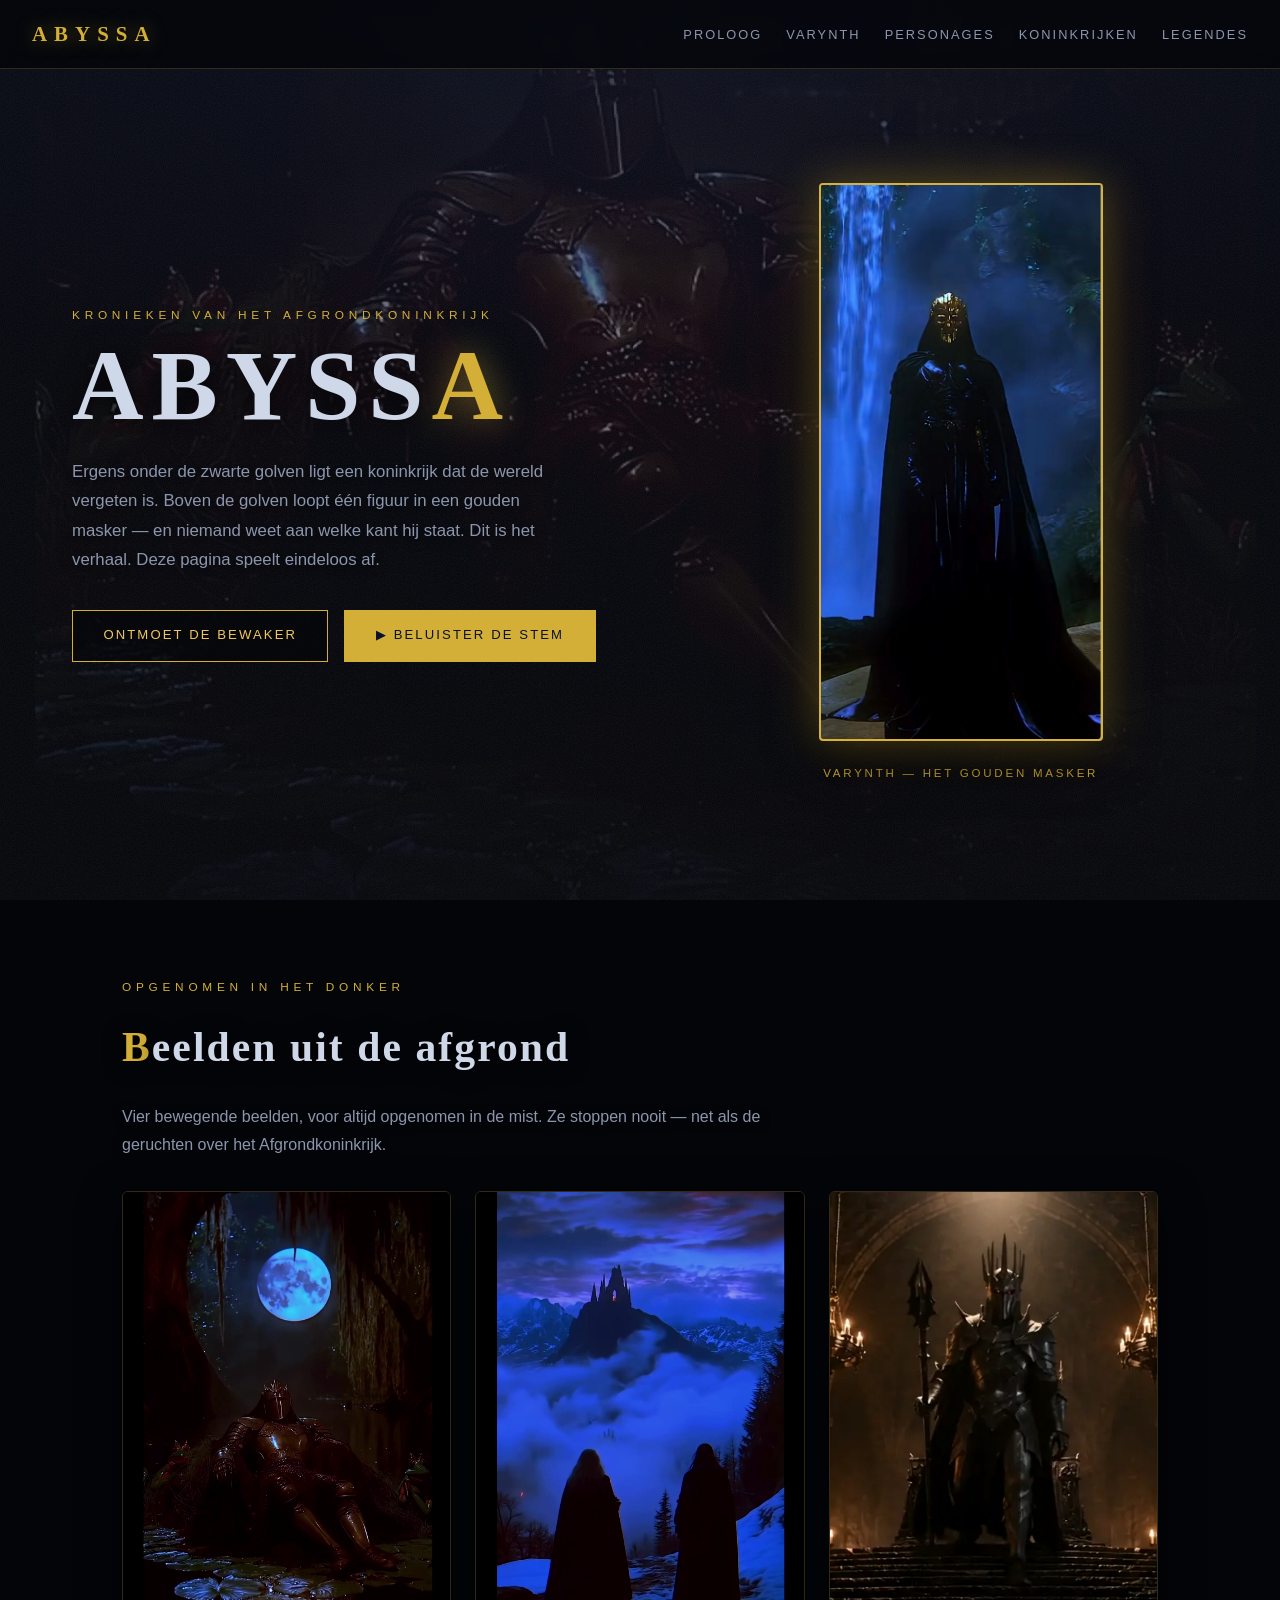
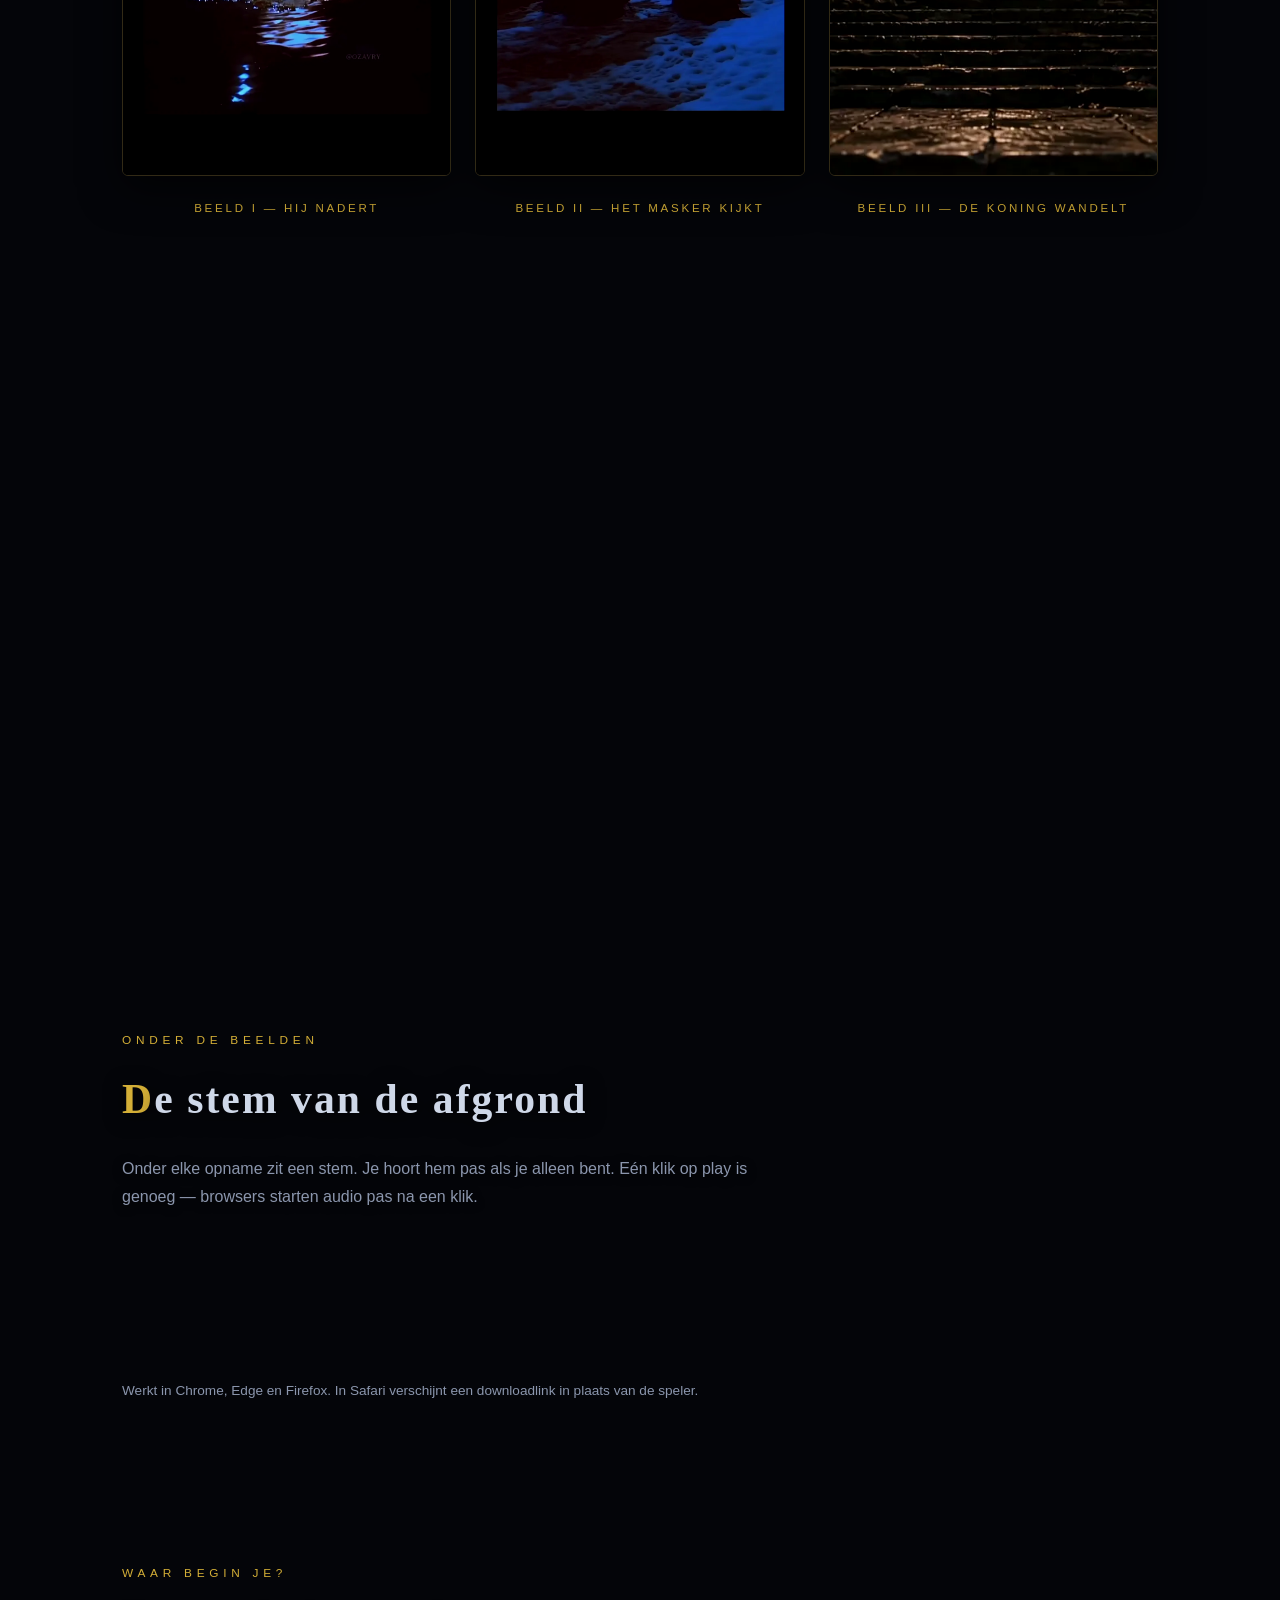
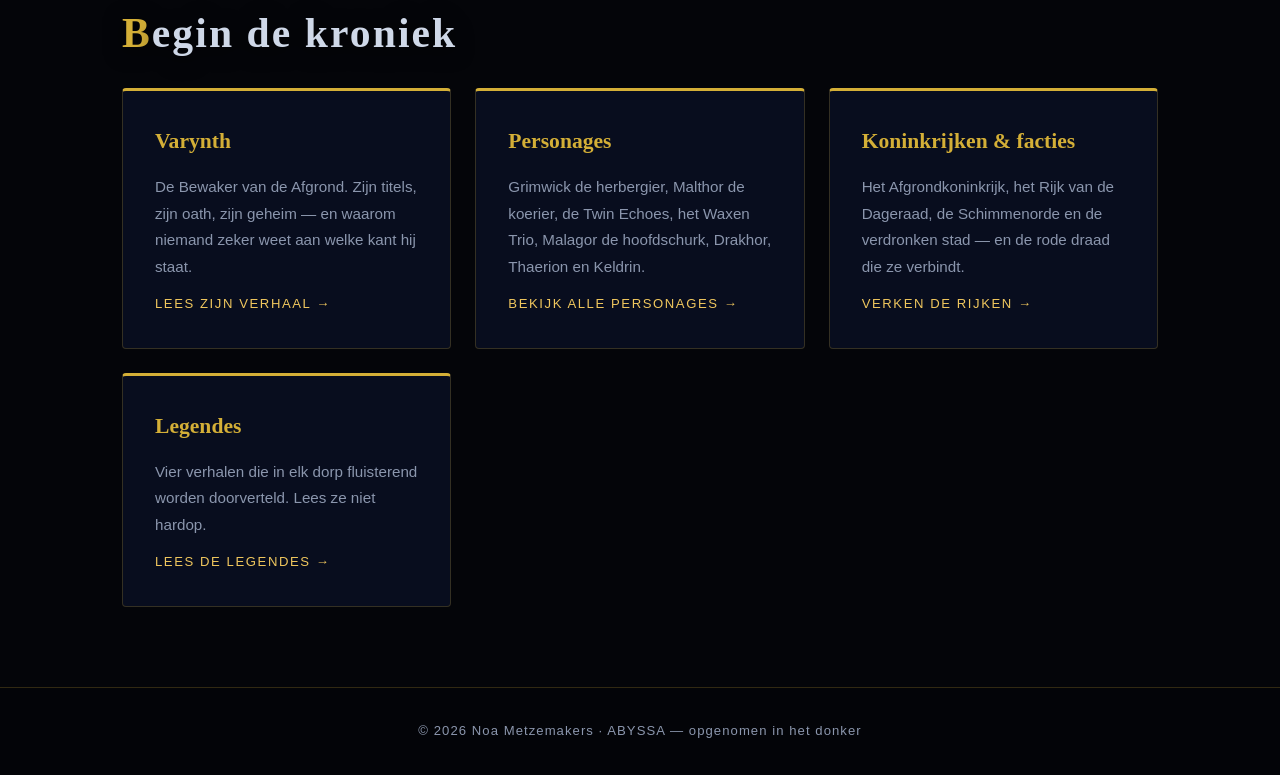
==== commit 863f7cda: "Voeg personages-pagina toe en verwijder DF1.webp - assets/bg/DF1.webp verwijderd; nieuwe animated we" ====
--- a/index.html
+++ b/index.html
@@ -9,9 +9,10 @@
 </head>
 <body>
     <div class="achtergrond" aria-hidden="true">
-        <div class="achtergrond-laag actief"><img src="assets/bg/DF1.webp" alt=""></div>
-        <div class="achtergrond-laag"><img src="assets/bg/VERT_DF2-1.webp" alt=""></div>
+        <div class="achtergrond-laag actief"><img src="assets/bg/VERT_DF2-1.webp" alt=""></div>
         <div class="achtergrond-laag"><img src="assets/bg/VERT_DF2-2.webp" alt=""></div>
+        <div class="achtergrond-laag"><img src="assets/bg/malagor-walk.webp" alt=""></div>
+        <div class="achtergrond-laag"><img src="assets/bg/trio-play.webp" alt=""></div>
         <div class="achtergrond-overlay"></div>
     </div>
     <div class="grain" aria-hidden="true"></div>
@@ -24,6 +25,7 @@
             <ul>
                 <li><a href="index.html">Proloog</a></li>
                 <li><a href="varynth.html">Varynth</a></li>
+                <li><a href="personages.html">Personages</a></li>
                 <li><a href="koninkrijken.html">Koninkrijken</a></li>
                 <li><a href="legendes.html">Legendes</a></li>
             </ul>
@@ -55,21 +57,25 @@
             <p class="sectie-kicker">opgenomen in het donker</p>
             <h2>Beelden uit de afgrond</h2>
             <p class="sectie-intro">
-                Drie bewegende beelden, voor altijd opgenomen in de mist. Ze stoppen nooit —
+                Vier bewegende beelden, voor altijd opgenomen in de mist. Ze stoppen nooit —
                 net als de geruchten over het Afgrondkoninkrijk.
             </p>
             <div class="banden-grid">
                 <figure class="band-kaart reveal">
-                    <img src="assets/bg/DF1.webp" alt="Beeld I: een figuur in het nachtblauwe woud">
-                    <figcaption>Beeld I — de bewaker in de mist</figcaption>
+                    <img src="assets/bg/VERT_DF2-1.webp" alt="Beeld I: de bewaker nadert door de mist">
+                    <figcaption>Beeld I — hij nadert</figcaption>
                 </figure>
                 <figure class="band-kaart reveal">
-                    <img src="assets/bg/VERT_DF2-1.webp" alt="Beeld II: de figuur nadert">
-                    <figcaption>Beeld II — hij nadert</figcaption>
+                    <img src="assets/bg/VERT_DF2-2.webp" alt="Beeld II: het gouden masker in het donker">
+                    <figcaption>Beeld II — het masker kijkt</figcaption>
                 </figure>
                 <figure class="band-kaart reveal">
-                    <img src="assets/bg/VERT_DF2-2.webp" alt="Beeld III: het gouden masker in het donker">
-                    <figcaption>Beeld III — het masker kijkt</figcaption>
+                    <img src="assets/bg/malagor-walk.webp" alt="Beeld III: de gebroken koning wandelt door de verwoeste zaal">
+                    <figcaption>Beeld III — de koning wandelt</figcaption>
+                </figure>
+                <figure class="band-kaart reveal">
+                    <img src="assets/bg/trio-play.webp" alt="Beeld IV: het Waxen Trio speelt het spel van het lot">
+                    <figcaption>Beeld IV — het trio speelt</figcaption>
                 </figure>
             </div>
         </section>
@@ -104,6 +110,11 @@
                     <a class="kaart-link" href="varynth.html">Lees zijn verhaal →</a>
                 </article>
                 <article class="kaart reveal">
+                    <h3>Personages</h3>
+                    <p>Grimwick de herbergier, Malthor de koerier, de Twin Echoes, het Waxen Trio, Malagor de hoofdschurk, Drakhor, Thaerion en Keldrin.</p>
+                    <a class="kaart-link" href="personages.html">Bekijk alle personages →</a>
+                </article>
+                <article class="kaart reveal">
                     <h3>Koninkrijken &amp; facties</h3>
                     <p>Het Afgrondkoninkrijk, het Rijk van de Dageraad, de Schimmenorde en de verdronken stad — en de rode draad die ze verbindt.</p>
                     <a class="kaart-link" href="koninkrijken.html">Verken de rijken →</a>
--- a/css/style.css
+++ b/css/style.css
@@ -686,6 +686,173 @@
     transform: translateY(0);
 }
 
+.personages-lijst {
+    display: flex;
+    flex-direction: column;
+    gap: 2.5rem;
+    max-width: 980px;
+    margin: 0 auto;
+}
+
+.personage {
+    display: grid;
+    grid-template-columns: 300px 1fr;
+    gap: 2.2rem;
+    align-items: start;
+    background: rgba(10, 17, 40, 0.72);
+    border: 1px solid var(--lijn);
+    border-radius: 8px;
+    padding: 2.2rem;
+    backdrop-filter: blur(6px);
+    transition: border-color 0.25s, transform 0.25s;
+}
+
+.personage:hover {
+    border-color: var(--goud);
+    transform: translateY(-3px);
+}
+
+.personage-schurk {
+    border-color: rgba(143, 29, 29, 0.55);
+}
+
+.personage-schurk:hover {
+    border-color: var(--bloed);
+    box-shadow: 0 0 34px rgba(143, 29, 29, 0.3);
+}
+
+.personage-hoofd {
+    border-color: var(--goud);
+    box-shadow: 0 0 30px rgba(212, 175, 55, 0.18);
+}
+
+.personage-foto img {
+    width: 100%;
+    aspect-ratio: 3 / 4;
+    object-fit: cover;
+    border: 2px solid var(--goud);
+    border-radius: 4px;
+    box-shadow: 0 0 30px rgba(212, 175, 55, 0.28);
+    filter: saturate(0.9) contrast(1.06);
+}
+
+.personage-schurk .personage-foto img {
+    border-color: var(--bloed);
+    box-shadow: 0 0 30px rgba(143, 29, 29, 0.4);
+}
+
+.personage-foto-leeg {
+    width: 100%;
+    aspect-ratio: 3 / 4;
+    border: 2px dashed rgba(143, 29, 29, 0.6);
+    border-radius: 4px;
+    display: flex;
+    align-items: center;
+    justify-content: center;
+    background: rgba(143, 29, 29, 0.08);
+}
+
+.personage-foto-leeg span {
+    font-family: var(--font-kop);
+    font-size: 4rem;
+    color: rgba(143, 29, 29, 0.65);
+}
+
+.badge {
+    display: inline-block;
+    font-size: 0.68rem;
+    letter-spacing: 0.24em;
+    text-transform: uppercase;
+    padding: 0.3rem 0.8rem;
+    border: 1px solid var(--lijn);
+    border-radius: 999px;
+    margin-bottom: 0.8rem;
+}
+
+.badge-goud {
+    color: var(--goud-helder);
+    border-color: var(--goud);
+    background: rgba(212, 175, 55, 0.1);
+}
+
+.badge-blauw {
+    color: #9fc2e8;
+    border-color: rgba(159, 194, 232, 0.5);
+    background: rgba(159, 194, 232, 0.08);
+}
+
+.badge-bloed {
+    color: #e08080;
+    border-color: var(--bloed);
+    background: rgba(143, 29, 29, 0.18);
+}
+
+.badge-grijs {
+    color: var(--tekst-zwak);
+    border-color: var(--tekst-zwak);
+    background: rgba(139, 150, 173, 0.1);
+}
+
+.personage-info h3 {
+    font-family: var(--font-kop);
+    font-size: 1.8rem;
+    color: var(--tekst);
+    letter-spacing: 0.04em;
+    margin-bottom: 0.2rem;
+}
+
+.personage-schurk .personage-info h3 {
+    color: #e08080;
+}
+
+.personage-titel {
+    color: var(--goud);
+    font-size: 0.82rem;
+    letter-spacing: 0.14em;
+    text-transform: uppercase;
+    margin-bottom: 1rem;
+}
+
+.personage-info > p {
+    color: var(--tekst-zwak);
+    font-size: 0.95rem;
+    margin-bottom: 0.9rem;
+}
+
+.personage-geheim {
+    border-left: 3px solid var(--bloed);
+    background: rgba(143, 29, 29, 0.08);
+    padding: 0.6rem 0.9rem;
+    color: var(--tekst) !important;
+}
+
+.personage-geheim strong {
+    color: #e08080;
+}
+
+.personage-quote {
+    margin-top: 1.1rem;
+    border-top: 1px solid var(--lijn);
+    padding-top: 1rem;
+}
+
+.personage-quote p {
+    font-family: var(--font-kop);
+    font-style: italic;
+    color: var(--tekst);
+    font-size: 1.02rem;
+}
+
+.personage-quote cite {
+    display: block;
+    margin-top: 0.4rem;
+    font-size: 0.72rem;
+    letter-spacing: 0.22em;
+    text-transform: uppercase;
+    color: var(--goud);
+    font-style: normal;
+}
+
 @media (max-width: 900px) {
     .hero {
         grid-template-columns: 1fr;
@@ -708,6 +875,15 @@
 
     .figuur-foto {
         max-width: 340px;
+        margin: 0 auto;
+    }
+
+    .personage {
+        grid-template-columns: 1fr;
+    }
+
+    .personage-foto {
+        max-width: 300px;
         margin: 0 auto;
     }
 
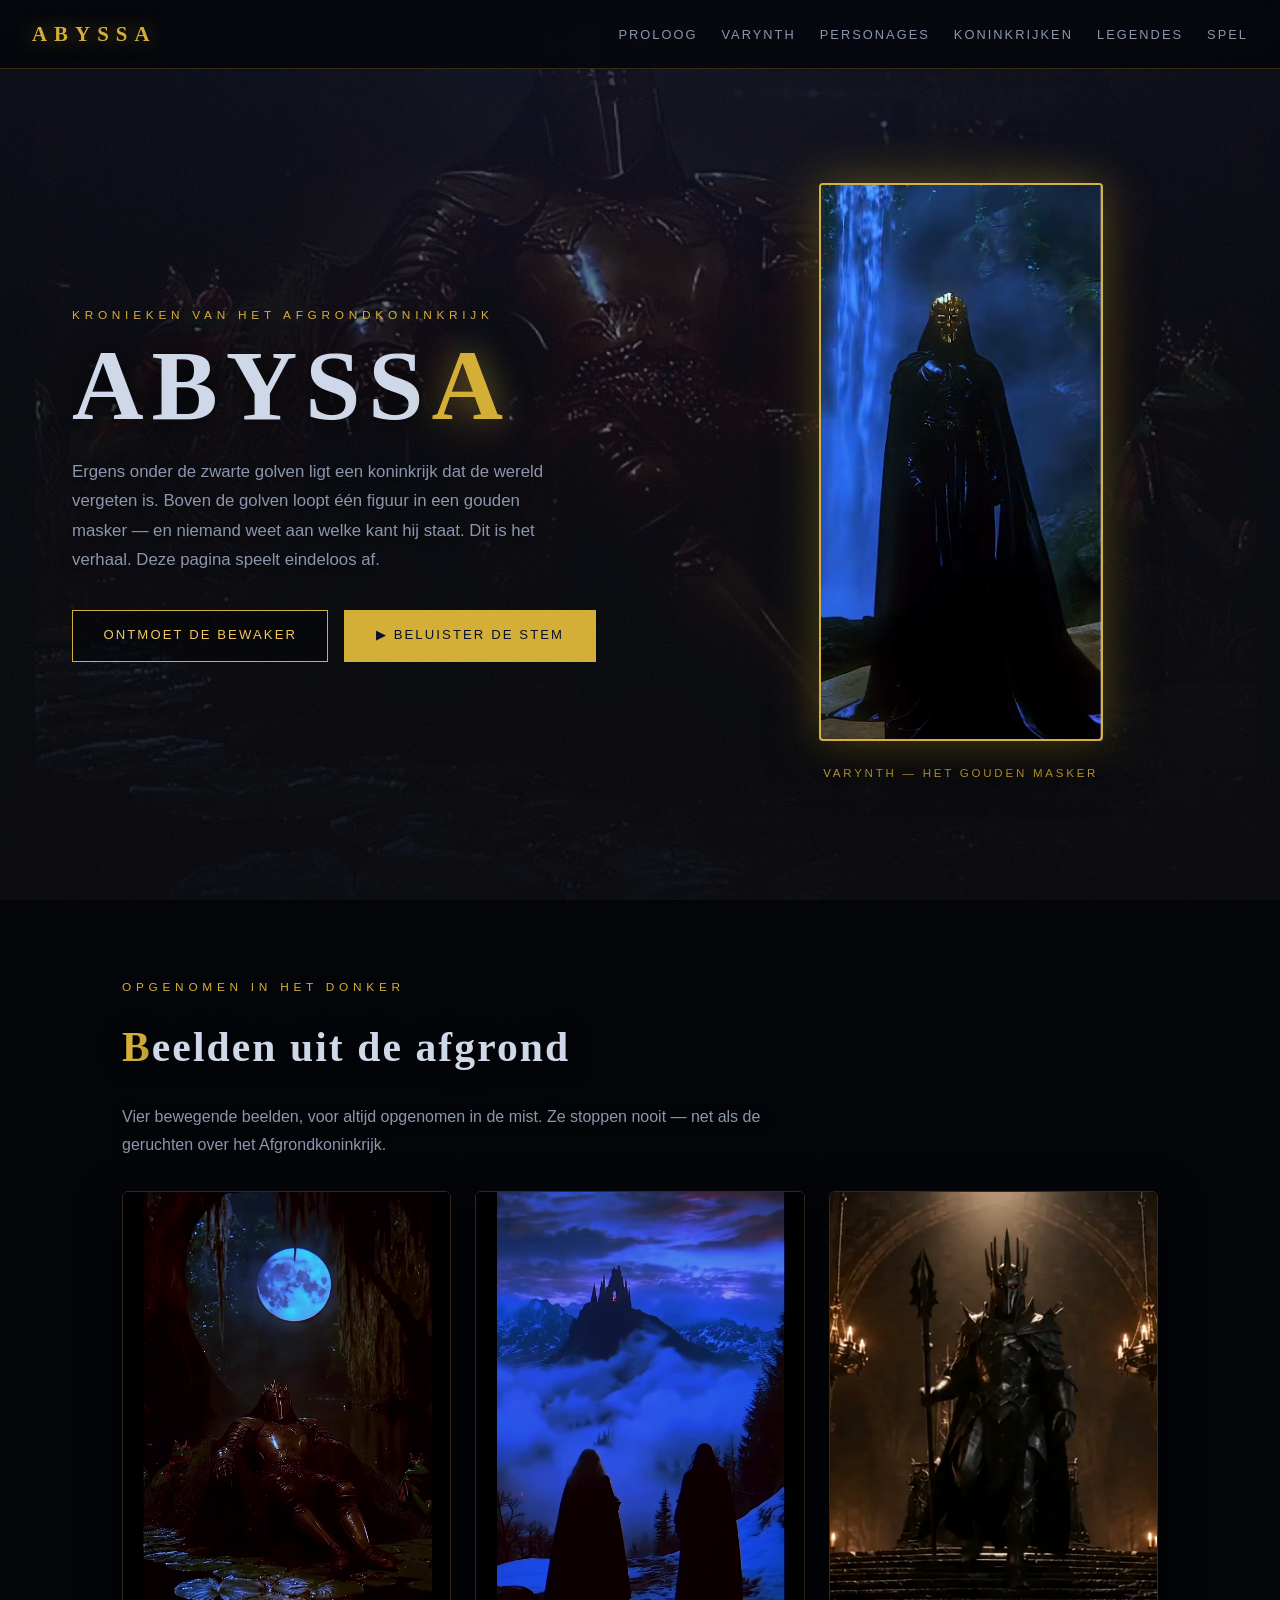
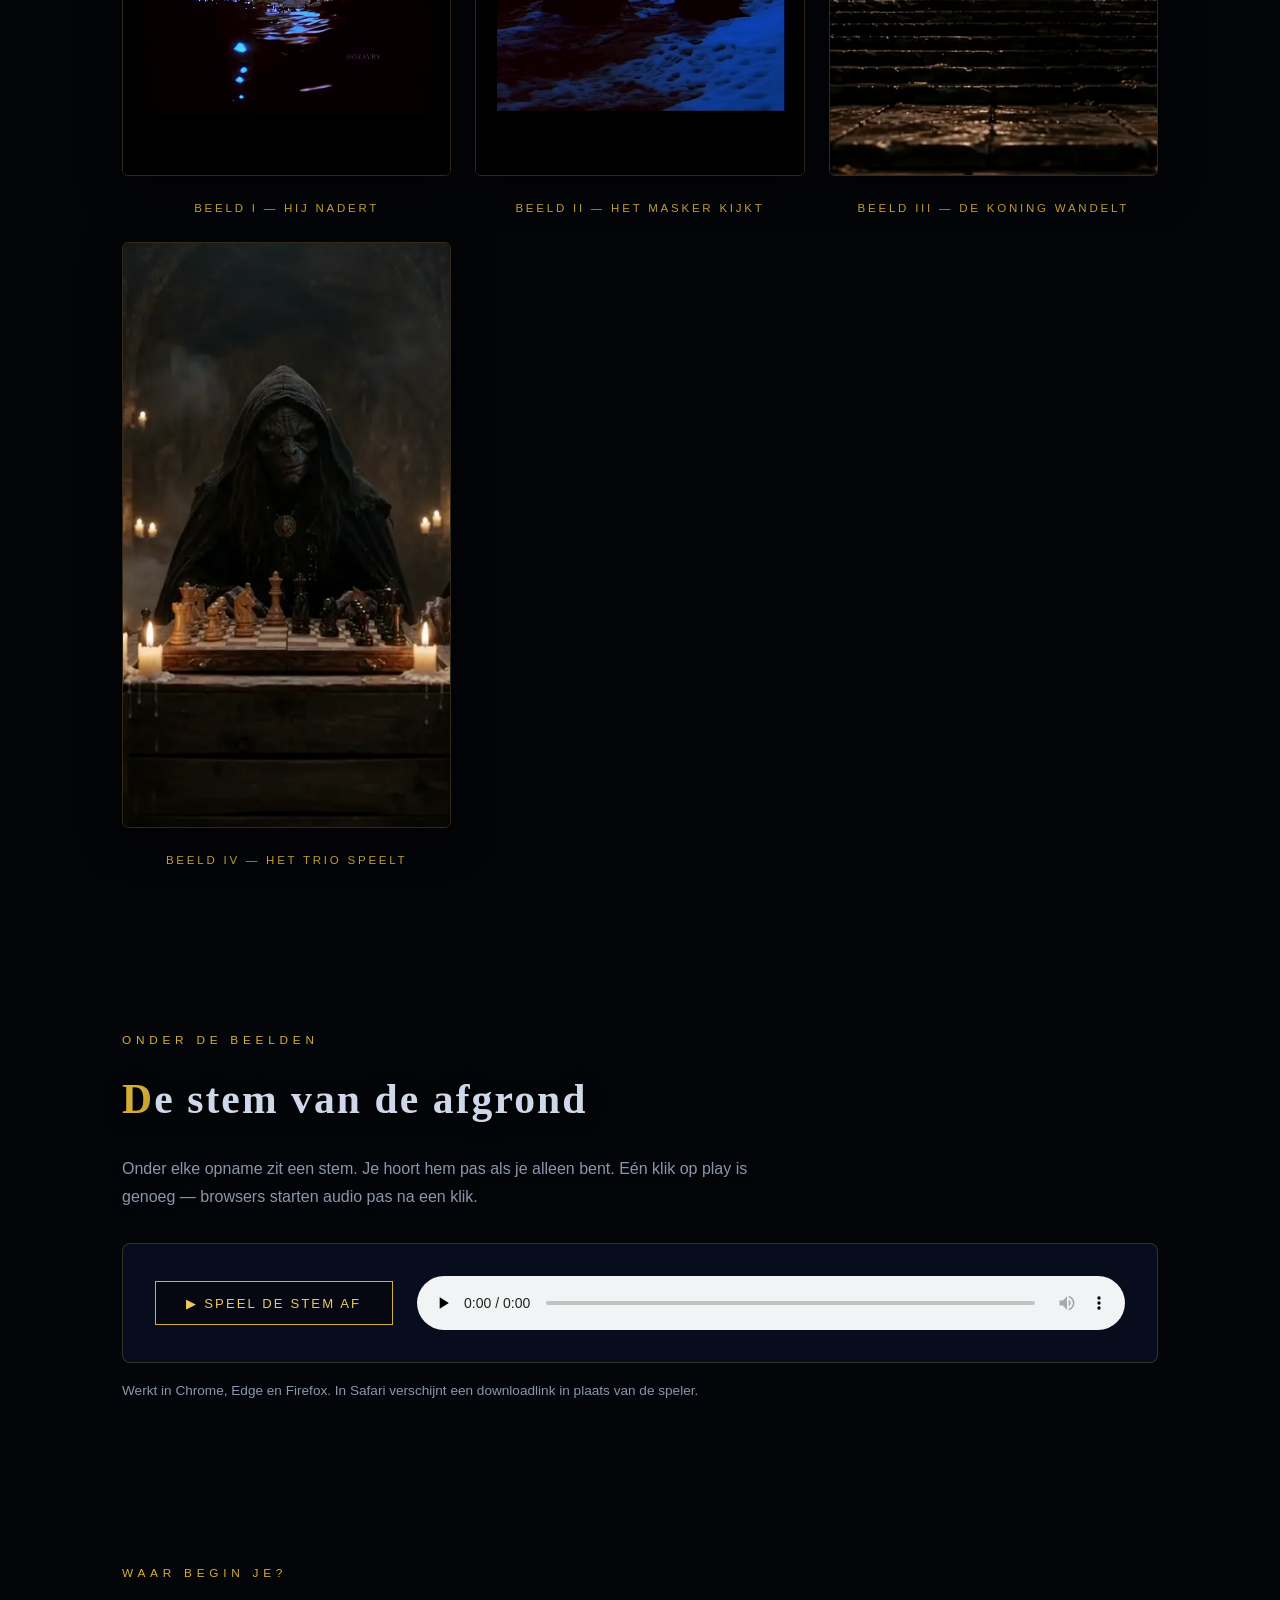
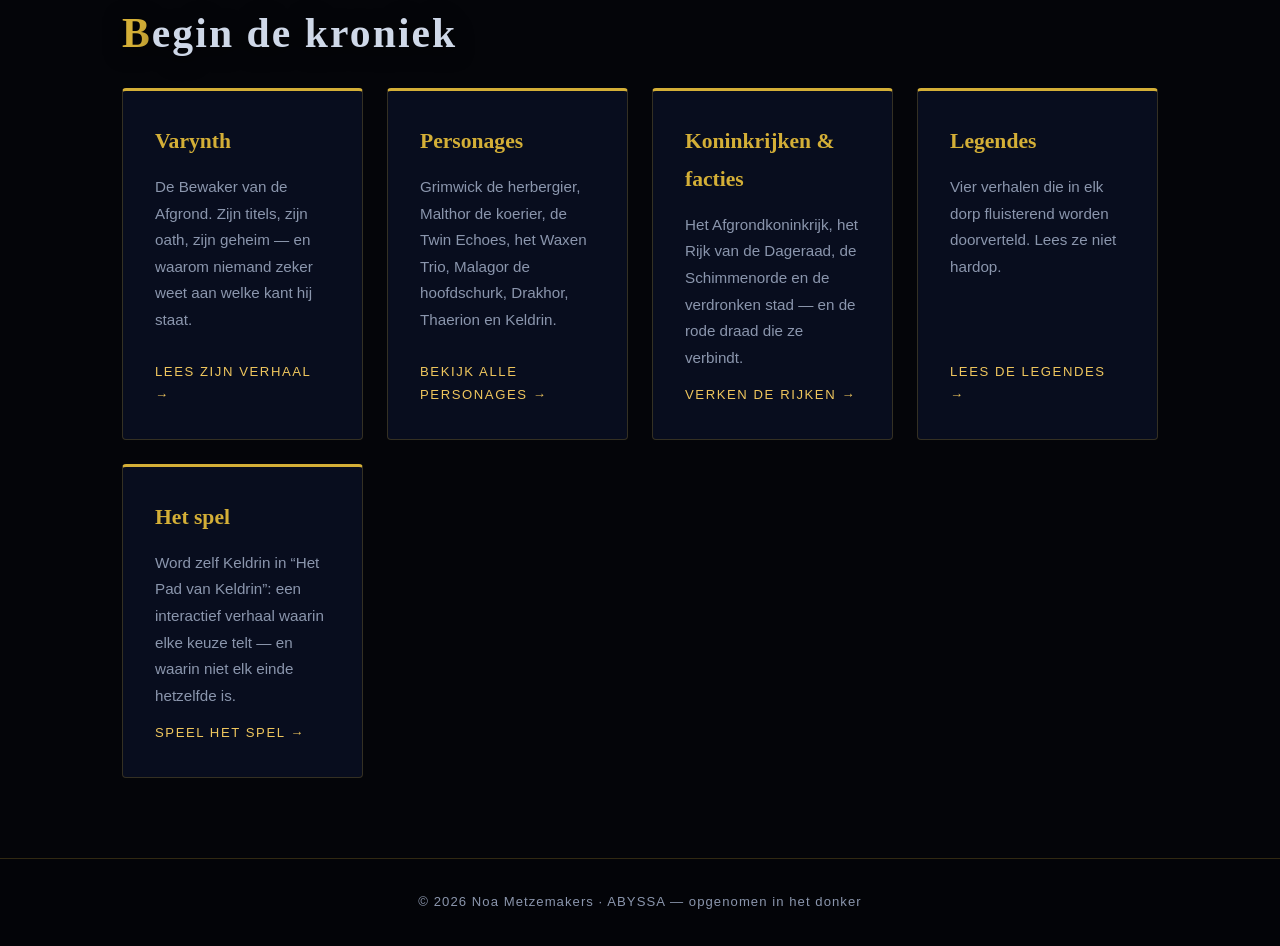
==== commit 677bdcf5: "ABYSSA — Het Pad van Keldrin: interactief kies-je-pad spel (spel.html + js/spel.js) - Nieuwe pagina " ====
--- a/index.html
+++ b/index.html
@@ -28,6 +28,7 @@
                 <li><a href="personages.html">Personages</a></li>
                 <li><a href="koninkrijken.html">Koninkrijken</a></li>
                 <li><a href="legendes.html">Legendes</a></li>
+                <li><a href="spel.html">Spel</a></li>
             </ul>
         </nav>
     </header>
@@ -124,6 +125,11 @@
                     <p>Vier verhalen die in elk dorp fluisterend worden doorverteld. Lees ze niet hardop.</p>
                     <a class="kaart-link" href="legendes.html">Lees de legendes →</a>
                 </article>
+                <article class="kaart reveal">
+                    <h3>Het spel</h3>
+                    <p>Word zelf Keldrin in “Het Pad van Keldrin”: een interactief verhaal waarin elke keuze telt — en waarin niet elk einde hetzelfde is.</p>
+                    <a class="kaart-link" href="spel.html">Speel het spel →</a>
+                </article>
             </div>
         </section>
     </main>
--- a/css/style.css
+++ b/css/style.css
@@ -568,7 +568,7 @@
 
 .kaarten {
     display: grid;
-    grid-template-columns: repeat(3, 1fr);
+    grid-template-columns: repeat(auto-fit, minmax(230px, 1fr));
     gap: 1.5rem;
 }
 
@@ -931,3 +931,228 @@
         padding: 1.5rem;
     }
 }
+
+.spel-venster {
+    max-width: 820px;
+    margin: 0 auto;
+    background: rgba(10, 17, 40, 0.72);
+    border: 1px solid var(--lijn);
+    border-top: 3px solid var(--goud);
+    border-radius: 8px;
+    padding: 2.5rem;
+    backdrop-filter: blur(6px);
+}
+
+.spel-status {
+    display: flex;
+    justify-content: space-between;
+    align-items: flex-end;
+    gap: 1.5rem;
+    flex-wrap: wrap;
+    margin-bottom: 1.8rem;
+    padding-bottom: 1.2rem;
+    border-bottom: 1px solid var(--lijn);
+}
+
+.spel-meter-label {
+    display: block;
+    font-size: 0.7rem;
+    letter-spacing: 0.28em;
+    text-transform: uppercase;
+    color: var(--goud);
+    margin-bottom: 0.45rem;
+}
+
+.spel-balans-bar {
+    position: relative;
+    width: 240px;
+    max-width: 58vw;
+    height: 10px;
+    border: 1px solid var(--lijn);
+    border-radius: 999px;
+    background: linear-gradient(to right, rgba(143, 29, 29, 0.85), rgba(26, 26, 46, 0.9) 50%, rgba(212, 175, 55, 0.85));
+}
+
+.spel-balans-wijzer {
+    position: absolute;
+    top: 50%;
+    left: 50%;
+    width: 16px;
+    height: 16px;
+    background: var(--tekst);
+    border: 2px solid var(--goud);
+    border-radius: 50%;
+    transform: translate(-50%, -50%);
+    transition: left 0.6s ease;
+    box-shadow: 0 0 12px rgba(212, 175, 55, 0.6);
+}
+
+.spel-meter-uiteinden {
+    display: flex;
+    justify-content: space-between;
+    width: 240px;
+    max-width: 58vw;
+    margin-top: 0.35rem;
+    font-size: 0.62rem;
+    letter-spacing: 0.2em;
+    text-transform: uppercase;
+    color: var(--tekst-zwak);
+}
+
+.spel-geheugen {
+    text-align: right;
+}
+
+.spel-geheugen-sterren {
+    color: var(--goud);
+    letter-spacing: 0.3em;
+    font-size: 1.05rem;
+    text-shadow: 0 0 10px rgba(212, 175, 55, 0.5);
+}
+
+.spel-geheugen-sterren .leeg {
+    color: rgba(139, 150, 173, 0.35);
+    text-shadow: none;
+}
+
+.spel-beeld {
+    max-width: 280px;
+    margin: 0 0 1.8rem;
+    text-align: center;
+}
+
+.spel-beeld img {
+    width: 100%;
+    border: 2px solid var(--goud);
+    border-radius: 4px;
+    box-shadow: 0 0 30px rgba(212, 175, 55, 0.28);
+    filter: saturate(0.9) contrast(1.06);
+}
+
+.spel-beeld figcaption {
+    margin-top: 0.6rem;
+    font-size: 0.68rem;
+    letter-spacing: 0.22em;
+    text-transform: uppercase;
+    color: var(--goud);
+}
+
+.spel-venster h2 {
+    font-family: var(--font-kop);
+    font-size: clamp(1.6rem, 3.5vw, 2.2rem);
+    letter-spacing: 0.04em;
+    margin-bottom: 1rem;
+    text-shadow: 0 3px 20px rgba(0, 0, 0, 0.85);
+}
+
+.spel-tekst p {
+    color: var(--tekst-zwak);
+    margin-bottom: 1rem;
+    animation: spel-in 0.6s ease both;
+}
+
+.spel-tekst p:nth-child(2) { animation-delay: 0.12s; }
+.spel-tekst p:nth-child(3) { animation-delay: 0.24s; }
+.spel-tekst p:last-child { margin-bottom: 0; }
+
+@keyframes spel-in {
+    from { opacity: 0; transform: translateY(10px); }
+    to { opacity: 1; transform: none; }
+}
+
+.spel-tekst .spel-fluister {
+    font-family: var(--font-kop);
+    font-style: italic;
+    color: var(--tekst);
+}
+
+.spel-wijziging {
+    min-height: 1.4rem;
+    margin-top: 1rem;
+    font-size: 0.8rem;
+    font-style: italic;
+    letter-spacing: 0.08em;
+    color: var(--goud-helder);
+    opacity: 0;
+    transition: opacity 0.4s ease;
+}
+
+.spel-wijziging.zichtbaar {
+    opacity: 1;
+}
+
+.spel-keuzes {
+    display: flex;
+    flex-direction: column;
+    gap: 0.8rem;
+    margin-top: 1.6rem;
+}
+
+.spel-keuze {
+    display: block;
+    width: 100%;
+    text-align: left;
+    text-transform: none;
+    letter-spacing: normal;
+    font-family: var(--font-tekst);
+    font-size: 0.95rem;
+    line-height: 1.5;
+    padding: 0.9rem 1.2rem;
+    border-radius: 4px;
+    background: rgba(4, 5, 9, 0.6);
+    border: 1px solid var(--lijn);
+    color: var(--tekst);
+    transition: border-color 0.2s, background 0.2s, color 0.2s, transform 0.15s;
+}
+
+.spel-keuze::before {
+    content: '✦ ';
+    color: var(--goud);
+}
+
+.spel-keuze:hover {
+    border-color: var(--goud);
+    background: rgba(212, 175, 55, 0.12);
+    color: var(--goud-helder);
+    transform: translateX(4px);
+    box-shadow: none;
+}
+
+.spel-samenvatting {
+    margin-top: 1.4rem;
+    padding: 0.8rem 1rem;
+    border: 1px dashed var(--lijn);
+    border-radius: 4px;
+    color: var(--tekst-zwak);
+    font-size: 0.85rem;
+    letter-spacing: 0.06em;
+}
+
+.spel-einde-acties {
+    display: flex;
+    gap: 1rem;
+    flex-wrap: wrap;
+    margin-top: 1.6rem;
+}
+
+.spel-nb {
+    text-align: center;
+    color: var(--tekst-zwak);
+    font-size: 0.85rem;
+    margin-top: 1.5rem;
+}
+
+@media (max-width: 640px) {
+    .spel-venster {
+        padding: 1.5rem;
+    }
+
+    .spel-status {
+        flex-direction: column;
+        align-items: stretch;
+    }
+
+    .spel-geheugen {
+        text-align: left;
+    }
+}
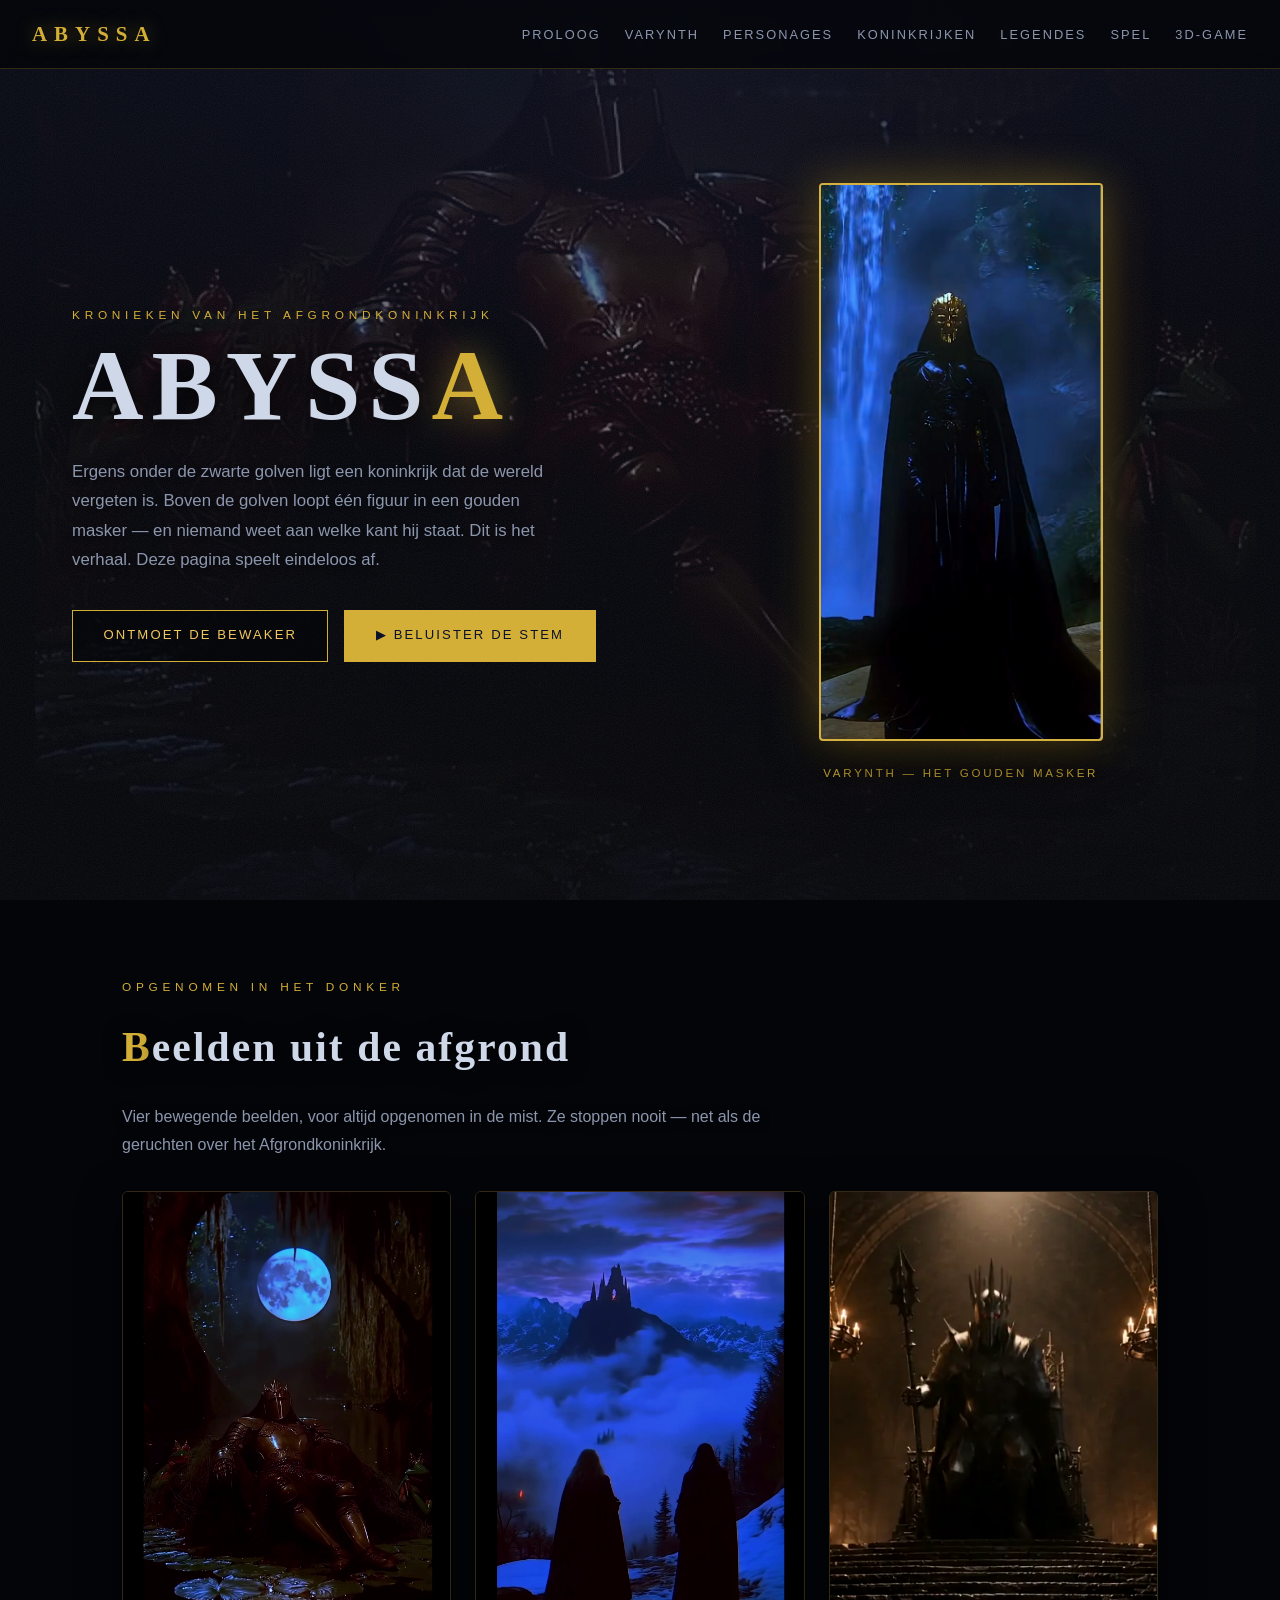
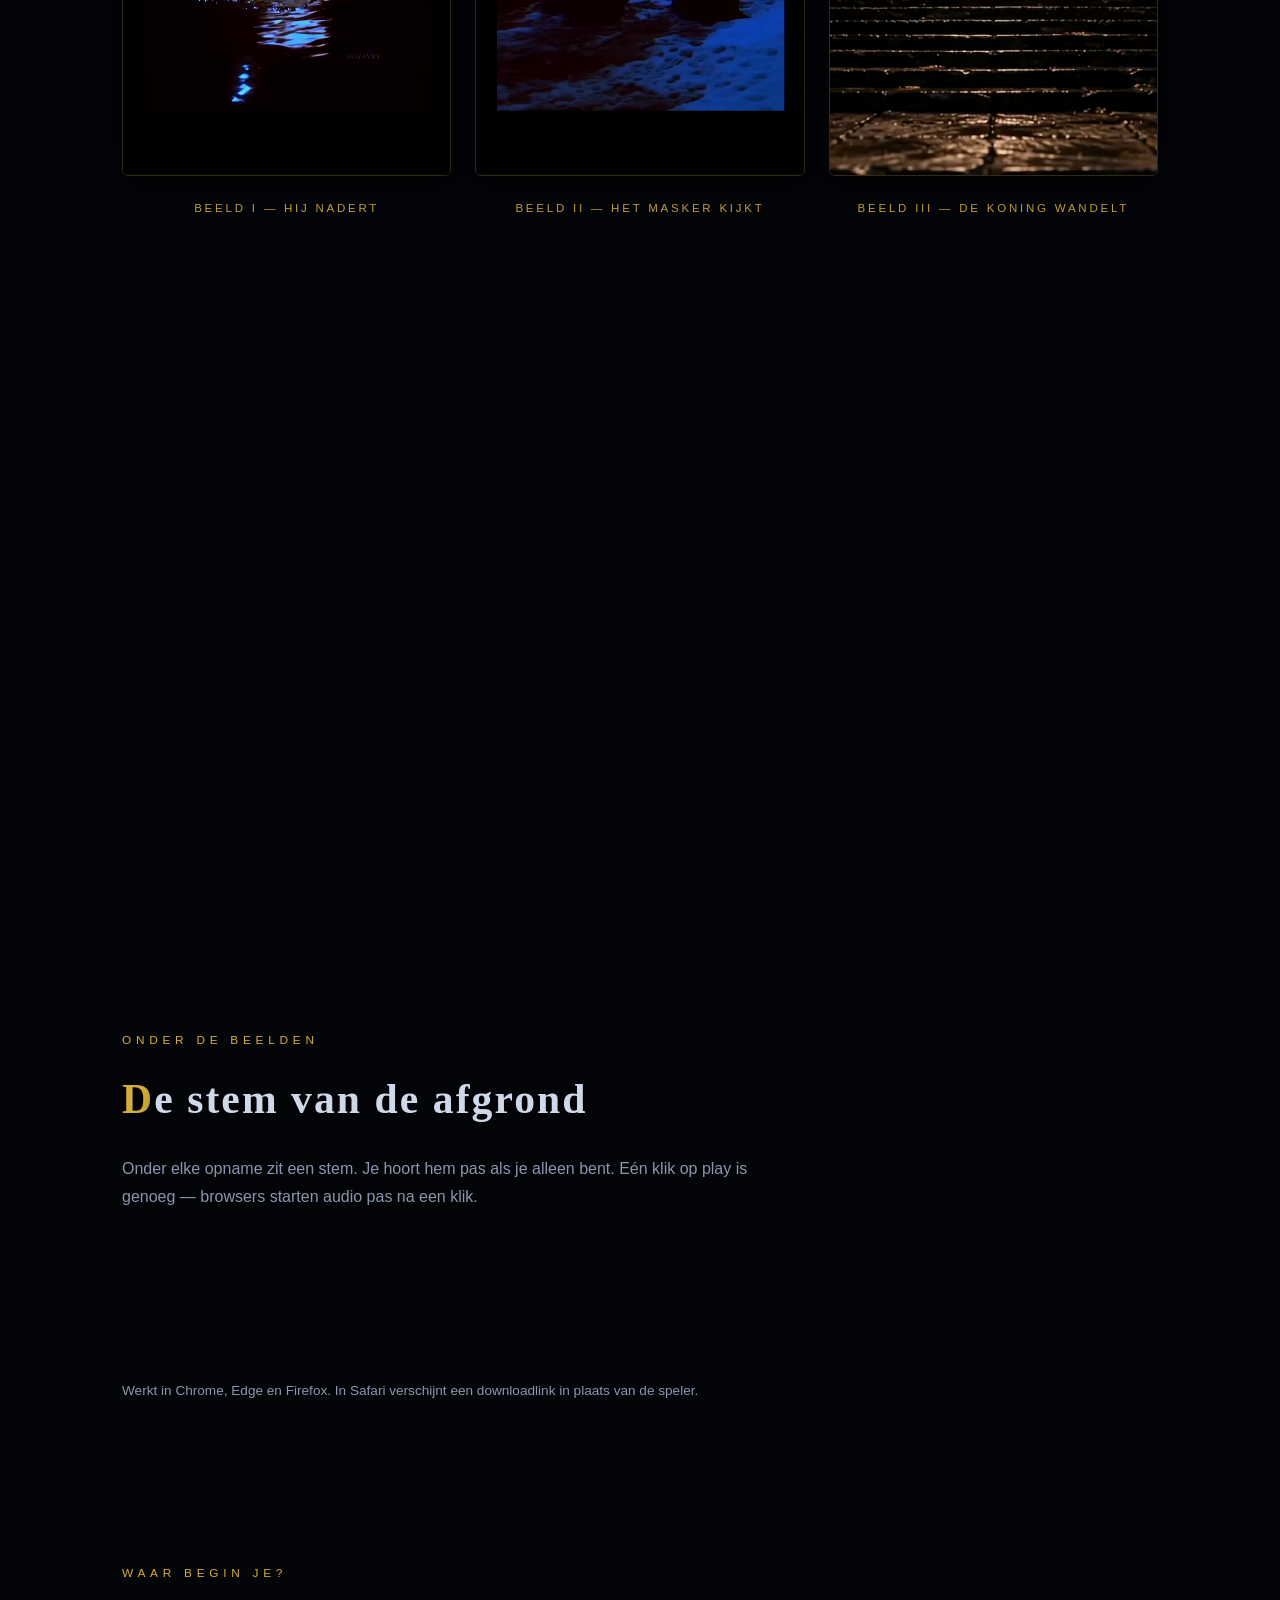
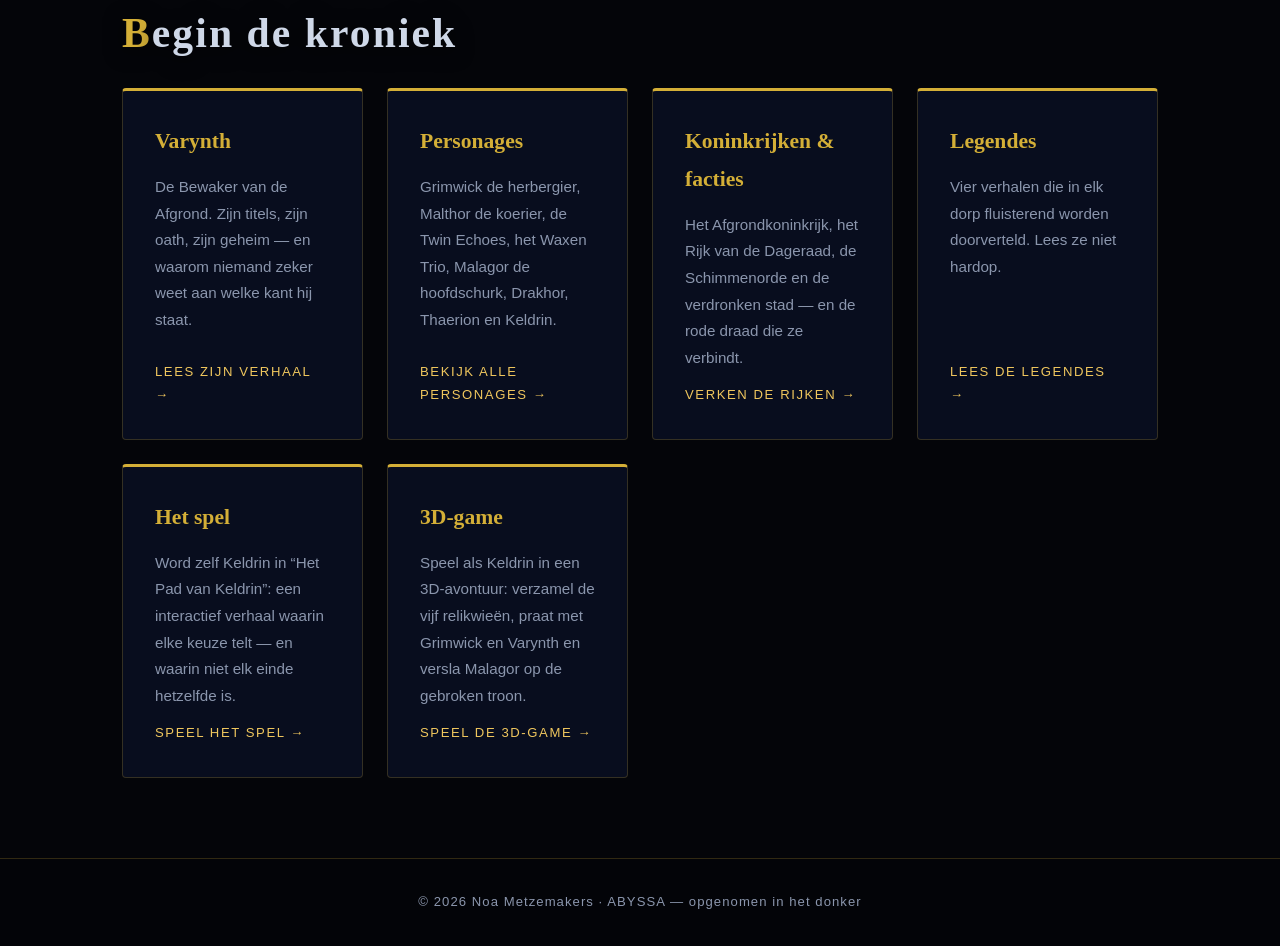
==== commit 097dd72f: "ABYSSA 3D — De Vijf Relikwieën: third-person 3D-avontuur (game3d.html + js/game3d.js) - Nieuwe pagin" ====
--- a/index.html
+++ b/index.html
@@ -29,6 +29,7 @@
                 <li><a href="koninkrijken.html">Koninkrijken</a></li>
                 <li><a href="legendes.html">Legendes</a></li>
                 <li><a href="spel.html">Spel</a></li>
+                <li><a href="game3d.html">3D-game</a></li>
             </ul>
         </nav>
     </header>
@@ -130,6 +131,11 @@
                     <p>Word zelf Keldrin in “Het Pad van Keldrin”: een interactief verhaal waarin elke keuze telt — en waarin niet elk einde hetzelfde is.</p>
                     <a class="kaart-link" href="spel.html">Speel het spel →</a>
                 </article>
+                <article class="kaart reveal">
+                    <h3>3D-game</h3>
+                    <p>Speel als Keldrin in een 3D-avontuur: verzamel de vijf relikwieën, praat met Grimwick en Varynth en versla Malagor op de gebroken troon.</p>
+                    <a class="kaart-link" href="game3d.html">Speel de 3D-game →</a>
+                </article>
             </div>
         </section>
     </main>
--- a/css/style.css
+++ b/css/style.css
@@ -1156,3 +1156,372 @@
         text-align: left;
     }
 }
+
+[hidden] {
+    display: none !important;
+}
+
+.game3d-stage {
+    position: relative;
+    max-width: 1100px;
+    margin: 0 auto;
+    height: min(78vh, 720px);
+    min-height: 420px;
+    border: 1px solid var(--lijn);
+    border-top: 3px solid var(--goud);
+    border-radius: 8px;
+    overflow: hidden;
+    background: #040509;
+}
+
+.game3d-stage.schade::after {
+    content: '';
+    position: absolute;
+    inset: 0;
+    pointer-events: none;
+    box-shadow: inset 0 0 140px rgba(143, 29, 29, 0.85);
+    animation: schade-flits 0.22s ease-out;
+}
+
+@keyframes schade-flits {
+    from { opacity: 1; }
+    to { opacity: 0; }
+}
+
+.game3d-canvas,
+.game3d-canvas canvas {
+    position: absolute;
+    inset: 0;
+    width: 100% !important;
+    height: 100% !important;
+    display: block;
+}
+
+.game3d-hud {
+    position: absolute;
+    inset: 0;
+    pointer-events: none;
+    z-index: 5;
+    font-size: 0.9rem;
+}
+
+.hud-top {
+    position: absolute;
+    top: 0;
+    left: 0;
+    right: 0;
+    display: flex;
+    justify-content: space-between;
+    align-items: flex-start;
+    gap: 1rem;
+    padding: 1rem 1.2rem;
+}
+
+.hud-quest {
+    max-width: 46%;
+    background: rgba(4, 5, 9, 0.65);
+    border-left: 3px solid var(--goud);
+    padding: 0.5rem 0.8rem;
+    color: var(--tekst);
+    font-size: 0.82rem;
+    letter-spacing: 0.04em;
+    text-shadow: 0 2px 8px #000;
+}
+
+.hud-stats {
+    display: flex;
+    flex-direction: column;
+    align-items: flex-end;
+    gap: 0.4rem;
+}
+
+.hud-relikwieen {
+    color: var(--goud-helder);
+    font-size: 1.05rem;
+    letter-spacing: 0.2em;
+    text-shadow: 0 0 12px rgba(212, 175, 55, 0.6), 0 2px 8px #000;
+    background: rgba(4, 5, 9, 0.65);
+    border: 1px solid var(--lijn);
+    border-radius: 999px;
+    padding: 0.25rem 0.7rem;
+}
+
+.hud-levens {
+    display: flex;
+    align-items: center;
+    gap: 0.5rem;
+    background: rgba(4, 5, 9, 0.65);
+    border: 1px solid var(--lijn);
+    border-radius: 999px;
+    padding: 0.3rem 0.7rem;
+}
+
+.hud-label {
+    font-size: 0.65rem;
+    letter-spacing: 0.24em;
+    text-transform: uppercase;
+    color: var(--tekst-zwak);
+}
+
+.hud-levens-bar {
+    width: 130px;
+    height: 8px;
+    border: 1px solid var(--lijn);
+    border-radius: 999px;
+    background: rgba(143, 29, 29, 0.25);
+    overflow: hidden;
+}
+
+.hud-levens-fill {
+    height: 100%;
+    width: 100%;
+    background: linear-gradient(to right, var(--bloed), var(--goud));
+    transition: width 0.25s ease;
+}
+
+.hud-tijd {
+    color: var(--tekst-zwak);
+    font-size: 0.75rem;
+    letter-spacing: 0.2em;
+    background: rgba(4, 5, 9, 0.65);
+    border: 1px solid var(--lijn);
+    border-radius: 999px;
+    padding: 0.2rem 0.6rem;
+}
+
+.hud-melding {
+    position: absolute;
+    top: 5.4rem;
+    left: 50%;
+    transform: translateX(-50%);
+    max-width: 80%;
+    text-align: center;
+    background: rgba(4, 5, 9, 0.78);
+    border: 1px solid var(--goud);
+    border-radius: 6px;
+    color: var(--goud-helder);
+    padding: 0.5rem 1.1rem;
+    font-size: 0.85rem;
+    letter-spacing: 0.06em;
+    text-shadow: 0 2px 8px #000;
+}
+
+.hud-npc {
+    position: absolute;
+    bottom: 4.6rem;
+    left: 50%;
+    transform: translateX(-50%);
+    background: rgba(4, 5, 9, 0.7);
+    border: 1px solid var(--lijn);
+    border-radius: 999px;
+    color: var(--tekst);
+    padding: 0.3rem 0.9rem;
+    font-size: 0.78rem;
+    letter-spacing: 0.14em;
+    text-transform: uppercase;
+    white-space: nowrap;
+}
+
+.hud-hint {
+    position: absolute;
+    bottom: 0.9rem;
+    left: 50%;
+    transform: translateX(-50%);
+    white-space: nowrap;
+    background: rgba(4, 5, 9, 0.55);
+    border-radius: 999px;
+    color: var(--tekst-zwak);
+    padding: 0.25rem 0.8rem;
+    font-size: 0.72rem;
+    letter-spacing: 0.1em;
+    text-shadow: 0 2px 8px #000;
+}
+
+.hud-dialoog {
+    position: absolute;
+    left: 50%;
+    bottom: 2.2rem;
+    transform: translateX(-50%);
+    display: flex;
+    align-items: center;
+    gap: 1rem;
+    max-width: min(640px, 92%);
+    background: rgba(10, 17, 40, 0.88);
+    border: 1px solid var(--goud);
+    border-radius: 8px;
+    padding: 1rem 1.2rem;
+    pointer-events: auto;
+    backdrop-filter: blur(6px);
+    box-shadow: 0 0 34px rgba(212, 175, 55, 0.25);
+}
+
+.hud-dialoog img {
+    width: 72px;
+    height: 90px;
+    object-fit: cover;
+    border: 2px solid var(--goud);
+    border-radius: 4px;
+    filter: saturate(0.9) contrast(1.06);
+}
+
+.hud-dialoog-naam {
+    font-family: var(--font-kop);
+    color: var(--goud-helder);
+    letter-spacing: 0.12em;
+    margin-bottom: 0.3rem;
+}
+
+.hud-dialoog-zin {
+    color: var(--tekst);
+    font-size: 0.92rem;
+    font-style: italic;
+    margin-bottom: 0.7rem;
+}
+
+.hud-dialoog .knop {
+    padding: 0.45rem 1rem;
+    font-size: 0.72rem;
+}
+
+.hud-bericht {
+    position: absolute;
+    inset: 0;
+    display: flex;
+    flex-direction: column;
+    align-items: center;
+    justify-content: center;
+    gap: 0.8rem;
+    text-align: center;
+    background: rgba(4, 5, 9, 0.82);
+    pointer-events: auto;
+    padding: 2rem;
+}
+
+.hud-bericht h2 {
+    font-family: var(--font-kop);
+    font-size: clamp(1.8rem, 5vw, 3rem);
+    color: var(--goud-helder);
+    text-shadow: 0 0 30px rgba(212, 175, 55, 0.5);
+}
+
+.hud-bericht p {
+    max-width: 560px;
+    color: var(--tekst);
+}
+
+.game3d-start {
+    position: absolute;
+    inset: 0;
+    z-index: 10;
+    display: flex;
+    flex-direction: column;
+    align-items: center;
+    justify-content: center;
+    gap: 1rem;
+    text-align: center;
+    padding: 2rem;
+    background: radial-gradient(ellipse at 50% 40%, rgba(10, 17, 40, 0.55), rgba(4, 5, 9, 0.92));
+}
+
+.game3d-start h2 {
+    font-family: var(--font-kop);
+    font-size: clamp(1.8rem, 5vw, 3rem);
+    color: var(--tekst);
+    text-shadow: 0 0 30px rgba(212, 175, 55, 0.4);
+}
+
+.game3d-start p {
+    max-width: 620px;
+    color: var(--tekst-zwak);
+}
+
+.game3d-controles {
+    font-size: 0.8rem;
+    letter-spacing: 0.08em;
+    color: var(--goud) !important;
+}
+
+.game3d-fout {
+    color: #e08080 !important;
+    font-size: 0.85rem;
+}
+
+.game3d-touch {
+    position: absolute;
+    inset: 0;
+    z-index: 6;
+    pointer-events: none;
+}
+
+.touch-joystick {
+    position: absolute;
+    left: 1.4rem;
+    bottom: 1.6rem;
+    width: 110px;
+    height: 110px;
+    border: 1px solid var(--lijn);
+    border-radius: 50%;
+    background: rgba(4, 5, 9, 0.5);
+    pointer-events: auto;
+}
+
+.touch-joystick-knop {
+    position: absolute;
+    left: 50%;
+    top: 50%;
+    width: 46px;
+    height: 46px;
+    margin: -23px 0 0 -23px;
+    border-radius: 50%;
+    background: rgba(212, 175, 55, 0.35);
+    border: 1px solid var(--goud);
+}
+
+.touch-knoppen {
+    position: absolute;
+    right: 1.4rem;
+    bottom: 1.8rem;
+    display: flex;
+    gap: 0.8rem;
+    pointer-events: auto;
+}
+
+.touch-knoppen button {
+    width: 58px;
+    height: 58px;
+    border-radius: 50%;
+    border: 1px solid var(--goud);
+    background: rgba(4, 5, 9, 0.6);
+    color: var(--goud-helder);
+    font-size: 1.3rem;
+}
+
+@media (max-width: 640px) {
+    .game3d-stage {
+        height: 70vh;
+        min-height: 380px;
+    }
+
+    .hud-quest {
+        max-width: 100%;
+        font-size: 0.72rem;
+    }
+
+    .hud-hint {
+        display: none;
+    }
+
+    .hud-levens-bar {
+        width: 80px;
+    }
+
+    .hud-dialoog {
+        bottom: 1rem;
+        padding: 0.8rem;
+    }
+
+    .hud-dialoog img {
+        width: 52px;
+        height: 66px;
+    }
+}
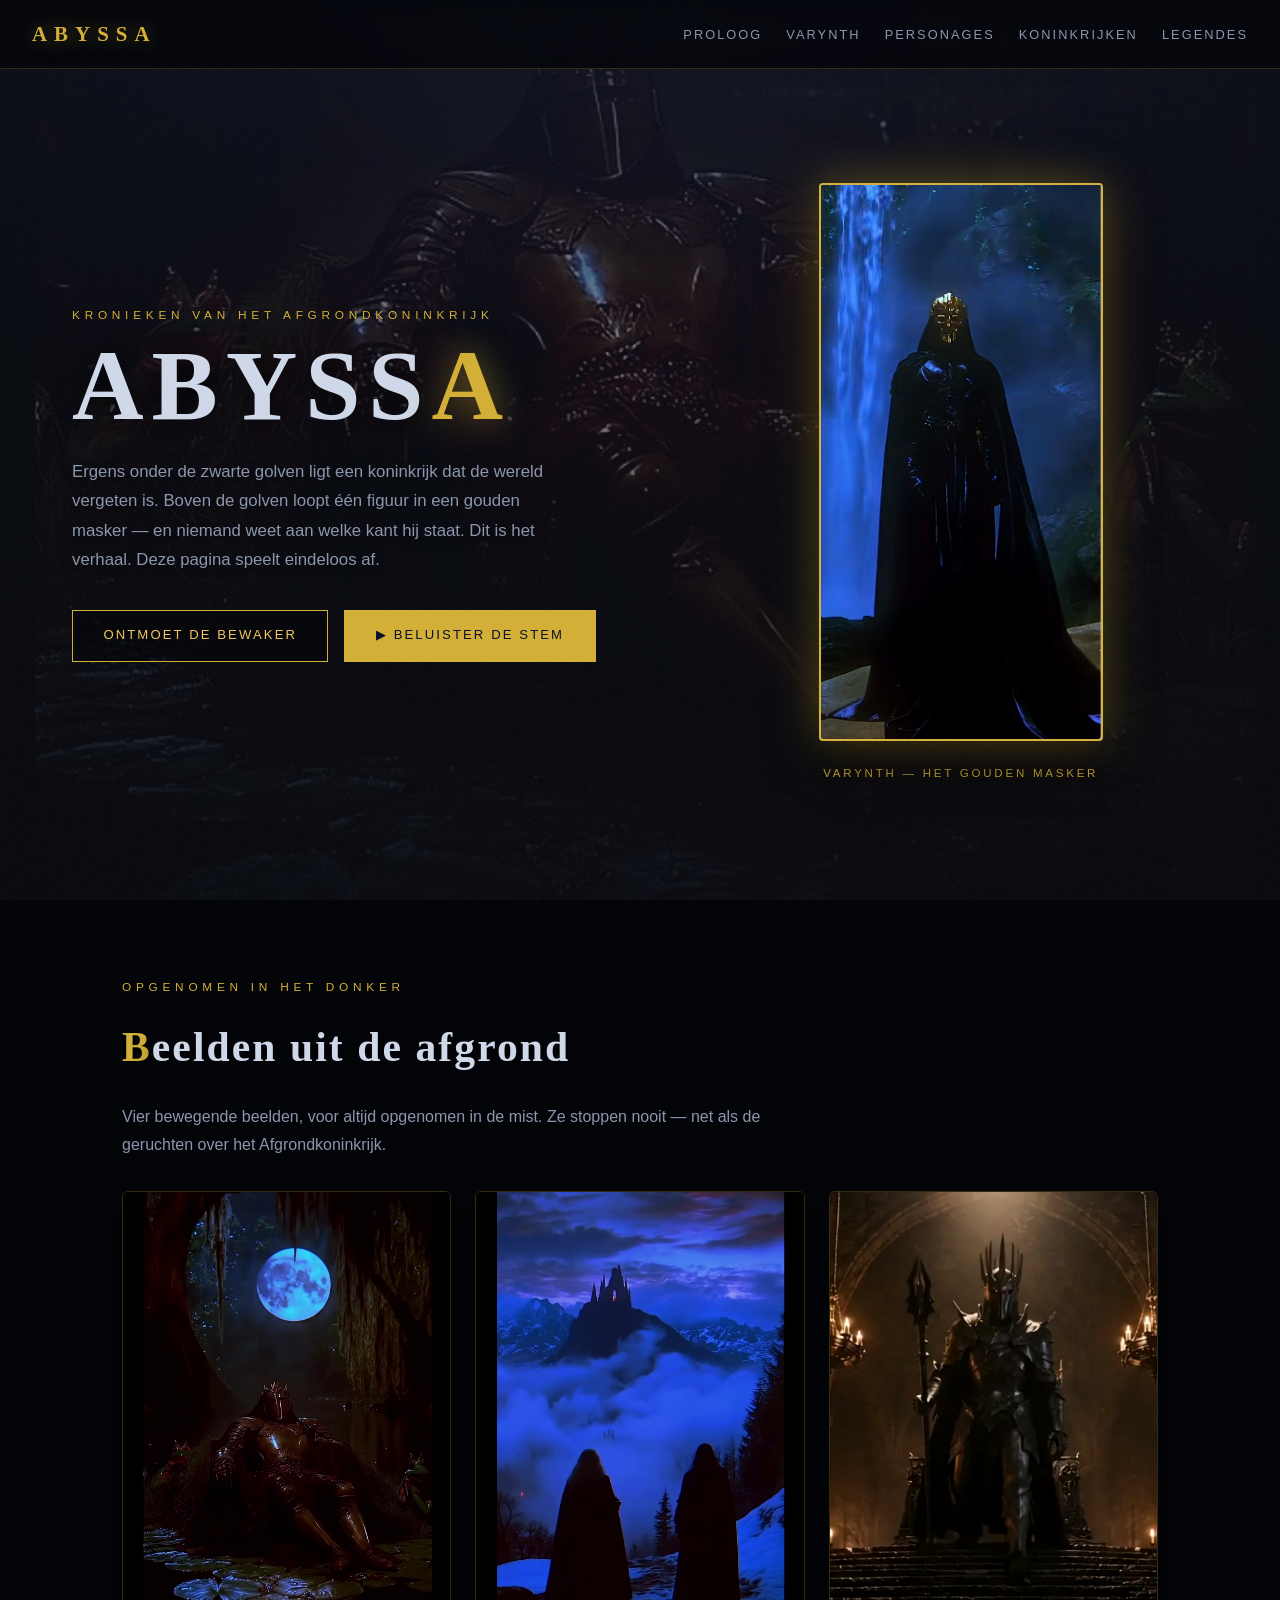
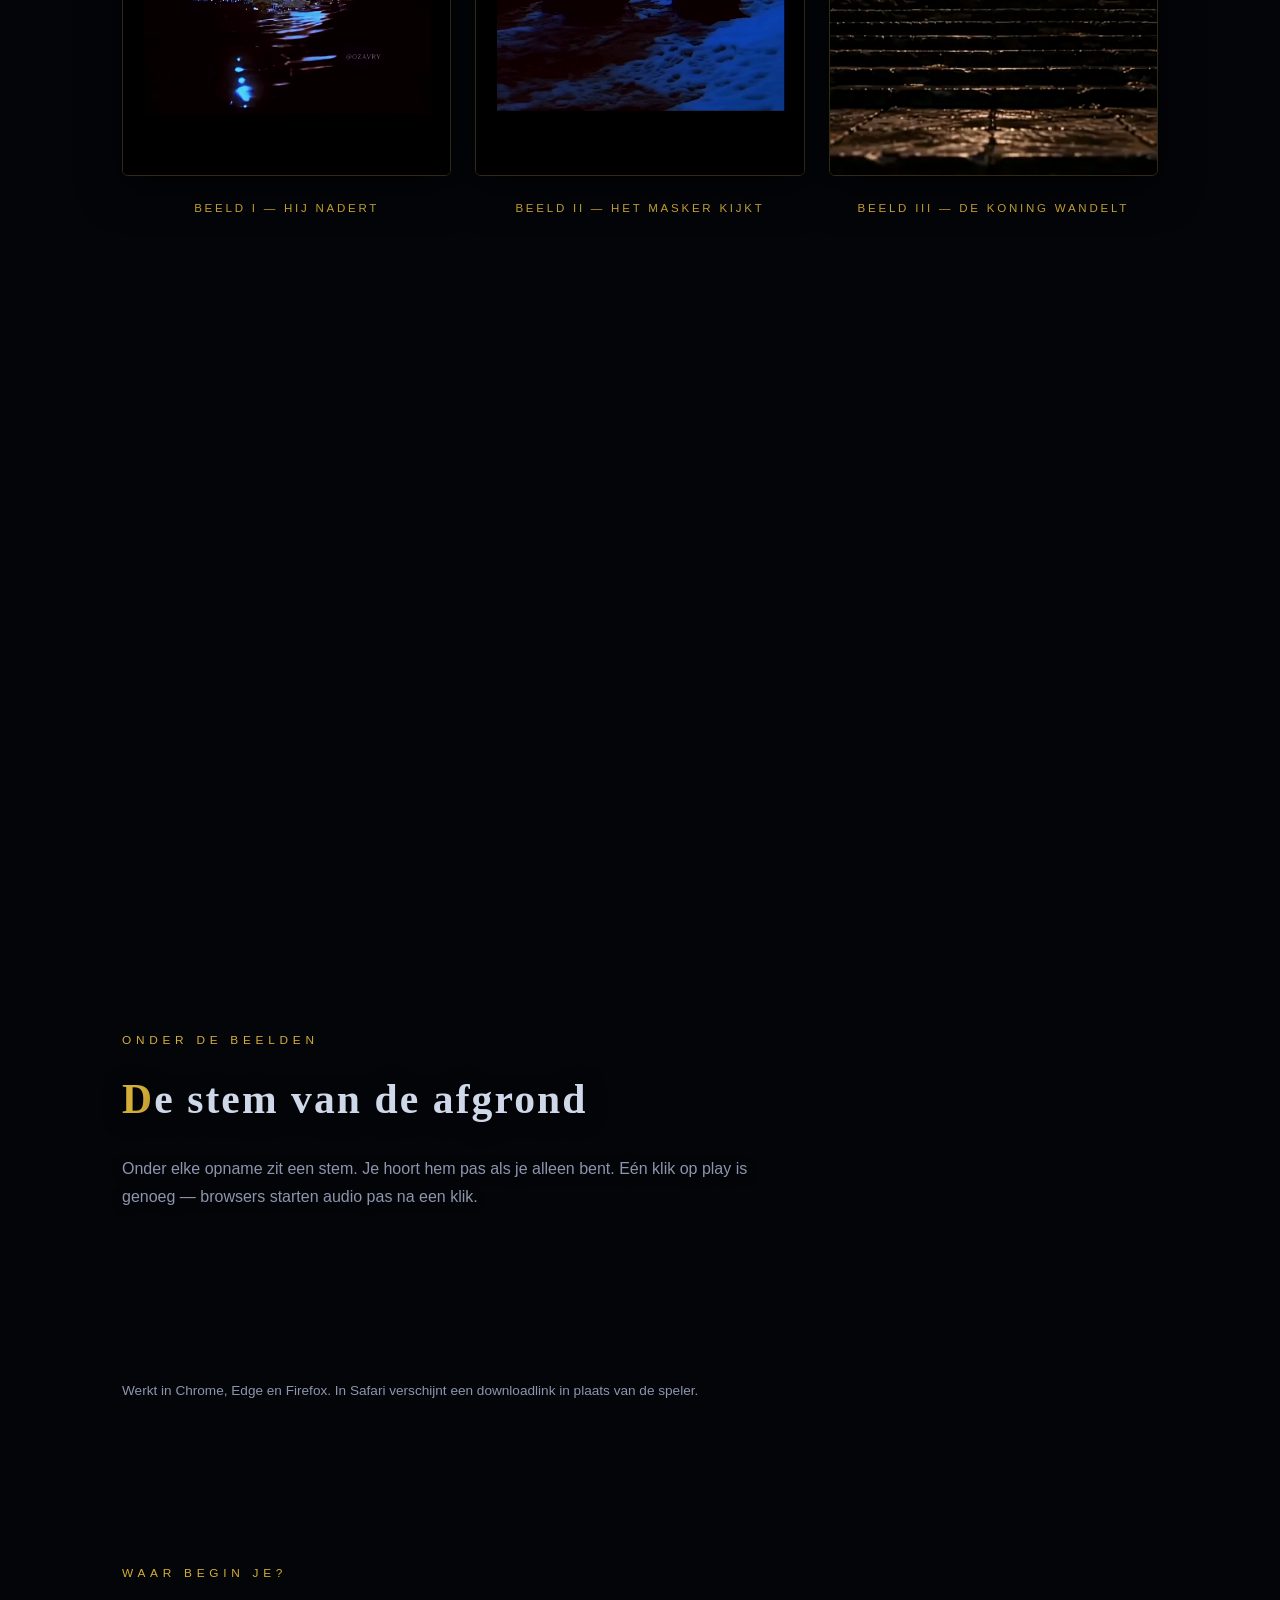
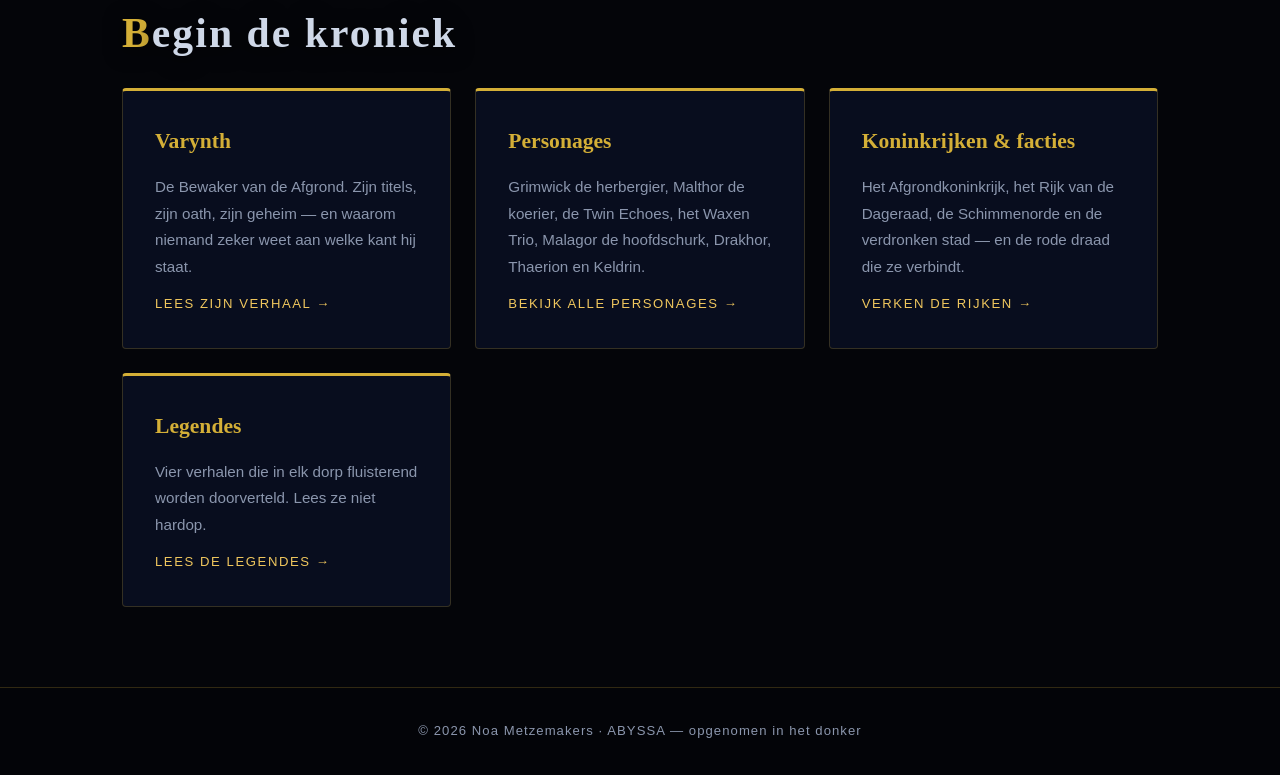
==== commit baee7347: "Verwijder de games uit DF-site (verplaatst naar DF-game repo) - spel.html, game3d.html, js/spel.js e" ====
--- a/index.html
+++ b/index.html
@@ -28,8 +28,6 @@
                 <li><a href="personages.html">Personages</a></li>
                 <li><a href="koninkrijken.html">Koninkrijken</a></li>
                 <li><a href="legendes.html">Legendes</a></li>
-                <li><a href="spel.html">Spel</a></li>
-                <li><a href="game3d.html">3D-game</a></li>
             </ul>
         </nav>
     </header>
@@ -126,16 +124,6 @@
                     <p>Vier verhalen die in elk dorp fluisterend worden doorverteld. Lees ze niet hardop.</p>
                     <a class="kaart-link" href="legendes.html">Lees de legendes →</a>
                 </article>
-                <article class="kaart reveal">
-                    <h3>Het spel</h3>
-                    <p>Word zelf Keldrin in “Het Pad van Keldrin”: een interactief verhaal waarin elke keuze telt — en waarin niet elk einde hetzelfde is.</p>
-                    <a class="kaart-link" href="spel.html">Speel het spel →</a>
-                </article>
-                <article class="kaart reveal">
-                    <h3>3D-game</h3>
-                    <p>Speel als Keldrin in een 3D-avontuur: verzamel de vijf relikwieën, praat met Grimwick en Varynth en versla Malagor op de gebroken troon.</p>
-                    <a class="kaart-link" href="game3d.html">Speel de 3D-game →</a>
-                </article>
             </div>
         </section>
     </main>
--- a/css/style.css
+++ b/css/style.css
@@ -568,7 +568,7 @@
 
 .kaarten {
     display: grid;
-    grid-template-columns: repeat(auto-fit, minmax(230px, 1fr));
+    grid-template-columns: repeat(3, 1fr);
     gap: 1.5rem;
 }
 
@@ -931,597 +931,3 @@
         padding: 1.5rem;
     }
 }
-
-.spel-venster {
-    max-width: 820px;
-    margin: 0 auto;
-    background: rgba(10, 17, 40, 0.72);
-    border: 1px solid var(--lijn);
-    border-top: 3px solid var(--goud);
-    border-radius: 8px;
-    padding: 2.5rem;
-    backdrop-filter: blur(6px);
-}
-
-.spel-status {
-    display: flex;
-    justify-content: space-between;
-    align-items: flex-end;
-    gap: 1.5rem;
-    flex-wrap: wrap;
-    margin-bottom: 1.8rem;
-    padding-bottom: 1.2rem;
-    border-bottom: 1px solid var(--lijn);
-}
-
-.spel-meter-label {
-    display: block;
-    font-size: 0.7rem;
-    letter-spacing: 0.28em;
-    text-transform: uppercase;
-    color: var(--goud);
-    margin-bottom: 0.45rem;
-}
-
-.spel-balans-bar {
-    position: relative;
-    width: 240px;
-    max-width: 58vw;
-    height: 10px;
-    border: 1px solid var(--lijn);
-    border-radius: 999px;
-    background: linear-gradient(to right, rgba(143, 29, 29, 0.85), rgba(26, 26, 46, 0.9) 50%, rgba(212, 175, 55, 0.85));
-}
-
-.spel-balans-wijzer {
-    position: absolute;
-    top: 50%;
-    left: 50%;
-    width: 16px;
-    height: 16px;
-    background: var(--tekst);
-    border: 2px solid var(--goud);
-    border-radius: 50%;
-    transform: translate(-50%, -50%);
-    transition: left 0.6s ease;
-    box-shadow: 0 0 12px rgba(212, 175, 55, 0.6);
-}
-
-.spel-meter-uiteinden {
-    display: flex;
-    justify-content: space-between;
-    width: 240px;
-    max-width: 58vw;
-    margin-top: 0.35rem;
-    font-size: 0.62rem;
-    letter-spacing: 0.2em;
-    text-transform: uppercase;
-    color: var(--tekst-zwak);
-}
-
-.spel-geheugen {
-    text-align: right;
-}
-
-.spel-geheugen-sterren {
-    color: var(--goud);
-    letter-spacing: 0.3em;
-    font-size: 1.05rem;
-    text-shadow: 0 0 10px rgba(212, 175, 55, 0.5);
-}
-
-.spel-geheugen-sterren .leeg {
-    color: rgba(139, 150, 173, 0.35);
-    text-shadow: none;
-}
-
-.spel-beeld {
-    max-width: 280px;
-    margin: 0 0 1.8rem;
-    text-align: center;
-}
-
-.spel-beeld img {
-    width: 100%;
-    border: 2px solid var(--goud);
-    border-radius: 4px;
-    box-shadow: 0 0 30px rgba(212, 175, 55, 0.28);
-    filter: saturate(0.9) contrast(1.06);
-}
-
-.spel-beeld figcaption {
-    margin-top: 0.6rem;
-    font-size: 0.68rem;
-    letter-spacing: 0.22em;
-    text-transform: uppercase;
-    color: var(--goud);
-}
-
-.spel-venster h2 {
-    font-family: var(--font-kop);
-    font-size: clamp(1.6rem, 3.5vw, 2.2rem);
-    letter-spacing: 0.04em;
-    margin-bottom: 1rem;
-    text-shadow: 0 3px 20px rgba(0, 0, 0, 0.85);
-}
-
-.spel-tekst p {
-    color: var(--tekst-zwak);
-    margin-bottom: 1rem;
-    animation: spel-in 0.6s ease both;
-}
-
-.spel-tekst p:nth-child(2) { animation-delay: 0.12s; }
-.spel-tekst p:nth-child(3) { animation-delay: 0.24s; }
-.spel-tekst p:last-child { margin-bottom: 0; }
-
-@keyframes spel-in {
-    from { opacity: 0; transform: translateY(10px); }
-    to { opacity: 1; transform: none; }
-}
-
-.spel-tekst .spel-fluister {
-    font-family: var(--font-kop);
-    font-style: italic;
-    color: var(--tekst);
-}
-
-.spel-wijziging {
-    min-height: 1.4rem;
-    margin-top: 1rem;
-    font-size: 0.8rem;
-    font-style: italic;
-    letter-spacing: 0.08em;
-    color: var(--goud-helder);
-    opacity: 0;
-    transition: opacity 0.4s ease;
-}
-
-.spel-wijziging.zichtbaar {
-    opacity: 1;
-}
-
-.spel-keuzes {
-    display: flex;
-    flex-direction: column;
-    gap: 0.8rem;
-    margin-top: 1.6rem;
-}
-
-.spel-keuze {
-    display: block;
-    width: 100%;
-    text-align: left;
-    text-transform: none;
-    letter-spacing: normal;
-    font-family: var(--font-tekst);
-    font-size: 0.95rem;
-    line-height: 1.5;
-    padding: 0.9rem 1.2rem;
-    border-radius: 4px;
-    background: rgba(4, 5, 9, 0.6);
-    border: 1px solid var(--lijn);
-    color: var(--tekst);
-    transition: border-color 0.2s, background 0.2s, color 0.2s, transform 0.15s;
-}
-
-.spel-keuze::before {
-    content: '✦ ';
-    color: var(--goud);
-}
-
-.spel-keuze:hover {
-    border-color: var(--goud);
-    background: rgba(212, 175, 55, 0.12);
-    color: var(--goud-helder);
-    transform: translateX(4px);
-    box-shadow: none;
-}
-
-.spel-samenvatting {
-    margin-top: 1.4rem;
-    padding: 0.8rem 1rem;
-    border: 1px dashed var(--lijn);
-    border-radius: 4px;
-    color: var(--tekst-zwak);
-    font-size: 0.85rem;
-    letter-spacing: 0.06em;
-}
-
-.spel-einde-acties {
-    display: flex;
-    gap: 1rem;
-    flex-wrap: wrap;
-    margin-top: 1.6rem;
-}
-
-.spel-nb {
-    text-align: center;
-    color: var(--tekst-zwak);
-    font-size: 0.85rem;
-    margin-top: 1.5rem;
-}
-
-@media (max-width: 640px) {
-    .spel-venster {
-        padding: 1.5rem;
-    }
-
-    .spel-status {
-        flex-direction: column;
-        align-items: stretch;
-    }
-
-    .spel-geheugen {
-        text-align: left;
-    }
-}
-
-[hidden] {
-    display: none !important;
-}
-
-.game3d-stage {
-    position: relative;
-    max-width: 1100px;
-    margin: 0 auto;
-    height: min(78vh, 720px);
-    min-height: 420px;
-    border: 1px solid var(--lijn);
-    border-top: 3px solid var(--goud);
-    border-radius: 8px;
-    overflow: hidden;
-    background: #040509;
-}
-
-.game3d-stage.schade::after {
-    content: '';
-    position: absolute;
-    inset: 0;
-    pointer-events: none;
-    box-shadow: inset 0 0 140px rgba(143, 29, 29, 0.85);
-    animation: schade-flits 0.22s ease-out;
-}
-
-@keyframes schade-flits {
-    from { opacity: 1; }
-    to { opacity: 0; }
-}
-
-.game3d-canvas,
-.game3d-canvas canvas {
-    position: absolute;
-    inset: 0;
-    width: 100% !important;
-    height: 100% !important;
-    display: block;
-}
-
-.game3d-hud {
-    position: absolute;
-    inset: 0;
-    pointer-events: none;
-    z-index: 5;
-    font-size: 0.9rem;
-}
-
-.hud-top {
-    position: absolute;
-    top: 0;
-    left: 0;
-    right: 0;
-    display: flex;
-    justify-content: space-between;
-    align-items: flex-start;
-    gap: 1rem;
-    padding: 1rem 1.2rem;
-}
-
-.hud-quest {
-    max-width: 46%;
-    background: rgba(4, 5, 9, 0.65);
-    border-left: 3px solid var(--goud);
-    padding: 0.5rem 0.8rem;
-    color: var(--tekst);
-    font-size: 0.82rem;
-    letter-spacing: 0.04em;
-    text-shadow: 0 2px 8px #000;
-}
-
-.hud-stats {
-    display: flex;
-    flex-direction: column;
-    align-items: flex-end;
-    gap: 0.4rem;
-}
-
-.hud-relikwieen {
-    color: var(--goud-helder);
-    font-size: 1.05rem;
-    letter-spacing: 0.2em;
-    text-shadow: 0 0 12px rgba(212, 175, 55, 0.6), 0 2px 8px #000;
-    background: rgba(4, 5, 9, 0.65);
-    border: 1px solid var(--lijn);
-    border-radius: 999px;
-    padding: 0.25rem 0.7rem;
-}
-
-.hud-levens {
-    display: flex;
-    align-items: center;
-    gap: 0.5rem;
-    background: rgba(4, 5, 9, 0.65);
-    border: 1px solid var(--lijn);
-    border-radius: 999px;
-    padding: 0.3rem 0.7rem;
-}
-
-.hud-label {
-    font-size: 0.65rem;
-    letter-spacing: 0.24em;
-    text-transform: uppercase;
-    color: var(--tekst-zwak);
-}
-
-.hud-levens-bar {
-    width: 130px;
-    height: 8px;
-    border: 1px solid var(--lijn);
-    border-radius: 999px;
-    background: rgba(143, 29, 29, 0.25);
-    overflow: hidden;
-}
-
-.hud-levens-fill {
-    height: 100%;
-    width: 100%;
-    background: linear-gradient(to right, var(--bloed), var(--goud));
-    transition: width 0.25s ease;
-}
-
-.hud-tijd {
-    color: var(--tekst-zwak);
-    font-size: 0.75rem;
-    letter-spacing: 0.2em;
-    background: rgba(4, 5, 9, 0.65);
-    border: 1px solid var(--lijn);
-    border-radius: 999px;
-    padding: 0.2rem 0.6rem;
-}
-
-.hud-melding {
-    position: absolute;
-    top: 5.4rem;
-    left: 50%;
-    transform: translateX(-50%);
-    max-width: 80%;
-    text-align: center;
-    background: rgba(4, 5, 9, 0.78);
-    border: 1px solid var(--goud);
-    border-radius: 6px;
-    color: var(--goud-helder);
-    padding: 0.5rem 1.1rem;
-    font-size: 0.85rem;
-    letter-spacing: 0.06em;
-    text-shadow: 0 2px 8px #000;
-}
-
-.hud-npc {
-    position: absolute;
-    bottom: 4.6rem;
-    left: 50%;
-    transform: translateX(-50%);
-    background: rgba(4, 5, 9, 0.7);
-    border: 1px solid var(--lijn);
-    border-radius: 999px;
-    color: var(--tekst);
-    padding: 0.3rem 0.9rem;
-    font-size: 0.78rem;
-    letter-spacing: 0.14em;
-    text-transform: uppercase;
-    white-space: nowrap;
-}
-
-.hud-hint {
-    position: absolute;
-    bottom: 0.9rem;
-    left: 50%;
-    transform: translateX(-50%);
-    white-space: nowrap;
-    background: rgba(4, 5, 9, 0.55);
-    border-radius: 999px;
-    color: var(--tekst-zwak);
-    padding: 0.25rem 0.8rem;
-    font-size: 0.72rem;
-    letter-spacing: 0.1em;
-    text-shadow: 0 2px 8px #000;
-}
-
-.hud-dialoog {
-    position: absolute;
-    left: 50%;
-    bottom: 2.2rem;
-    transform: translateX(-50%);
-    display: flex;
-    align-items: center;
-    gap: 1rem;
-    max-width: min(640px, 92%);
-    background: rgba(10, 17, 40, 0.88);
-    border: 1px solid var(--goud);
-    border-radius: 8px;
-    padding: 1rem 1.2rem;
-    pointer-events: auto;
-    backdrop-filter: blur(6px);
-    box-shadow: 0 0 34px rgba(212, 175, 55, 0.25);
-}
-
-.hud-dialoog img {
-    width: 72px;
-    height: 90px;
-    object-fit: cover;
-    border: 2px solid var(--goud);
-    border-radius: 4px;
-    filter: saturate(0.9) contrast(1.06);
-}
-
-.hud-dialoog-naam {
-    font-family: var(--font-kop);
-    color: var(--goud-helder);
-    letter-spacing: 0.12em;
-    margin-bottom: 0.3rem;
-}
-
-.hud-dialoog-zin {
-    color: var(--tekst);
-    font-size: 0.92rem;
-    font-style: italic;
-    margin-bottom: 0.7rem;
-}
-
-.hud-dialoog .knop {
-    padding: 0.45rem 1rem;
-    font-size: 0.72rem;
-}
-
-.hud-bericht {
-    position: absolute;
-    inset: 0;
-    display: flex;
-    flex-direction: column;
-    align-items: center;
-    justify-content: center;
-    gap: 0.8rem;
-    text-align: center;
-    background: rgba(4, 5, 9, 0.82);
-    pointer-events: auto;
-    padding: 2rem;
-}
-
-.hud-bericht h2 {
-    font-family: var(--font-kop);
-    font-size: clamp(1.8rem, 5vw, 3rem);
-    color: var(--goud-helder);
-    text-shadow: 0 0 30px rgba(212, 175, 55, 0.5);
-}
-
-.hud-bericht p {
-    max-width: 560px;
-    color: var(--tekst);
-}
-
-.game3d-start {
-    position: absolute;
-    inset: 0;
-    z-index: 10;
-    display: flex;
-    flex-direction: column;
-    align-items: center;
-    justify-content: center;
-    gap: 1rem;
-    text-align: center;
-    padding: 2rem;
-    background: radial-gradient(ellipse at 50% 40%, rgba(10, 17, 40, 0.55), rgba(4, 5, 9, 0.92));
-}
-
-.game3d-start h2 {
-    font-family: var(--font-kop);
-    font-size: clamp(1.8rem, 5vw, 3rem);
-    color: var(--tekst);
-    text-shadow: 0 0 30px rgba(212, 175, 55, 0.4);
-}
-
-.game3d-start p {
-    max-width: 620px;
-    color: var(--tekst-zwak);
-}
-
-.game3d-controles {
-    font-size: 0.8rem;
-    letter-spacing: 0.08em;
-    color: var(--goud) !important;
-}
-
-.game3d-fout {
-    color: #e08080 !important;
-    font-size: 0.85rem;
-}
-
-.game3d-touch {
-    position: absolute;
-    inset: 0;
-    z-index: 6;
-    pointer-events: none;
-}
-
-.touch-joystick {
-    position: absolute;
-    left: 1.4rem;
-    bottom: 1.6rem;
-    width: 110px;
-    height: 110px;
-    border: 1px solid var(--lijn);
-    border-radius: 50%;
-    background: rgba(4, 5, 9, 0.5);
-    pointer-events: auto;
-}
-
-.touch-joystick-knop {
-    position: absolute;
-    left: 50%;
-    top: 50%;
-    width: 46px;
-    height: 46px;
-    margin: -23px 0 0 -23px;
-    border-radius: 50%;
-    background: rgba(212, 175, 55, 0.35);
-    border: 1px solid var(--goud);
-}
-
-.touch-knoppen {
-    position: absolute;
-    right: 1.4rem;
-    bottom: 1.8rem;
-    display: flex;
-    gap: 0.8rem;
-    pointer-events: auto;
-}
-
-.touch-knoppen button {
-    width: 58px;
-    height: 58px;
-    border-radius: 50%;
-    border: 1px solid var(--goud);
-    background: rgba(4, 5, 9, 0.6);
-    color: var(--goud-helder);
-    font-size: 1.3rem;
-}
-
-@media (max-width: 640px) {
-    .game3d-stage {
-        height: 70vh;
-        min-height: 380px;
-    }
-
-    .hud-quest {
-        max-width: 100%;
-        font-size: 0.72rem;
-    }
-
-    .hud-hint {
-        display: none;
-    }
-
-    .hud-levens-bar {
-        width: 80px;
-    }
-
-    .hud-dialoog {
-        bottom: 1rem;
-        padding: 0.8rem;
-    }
-
-    .hud-dialoog img {
-        width: 52px;
-        height: 66px;
-    }
-}
